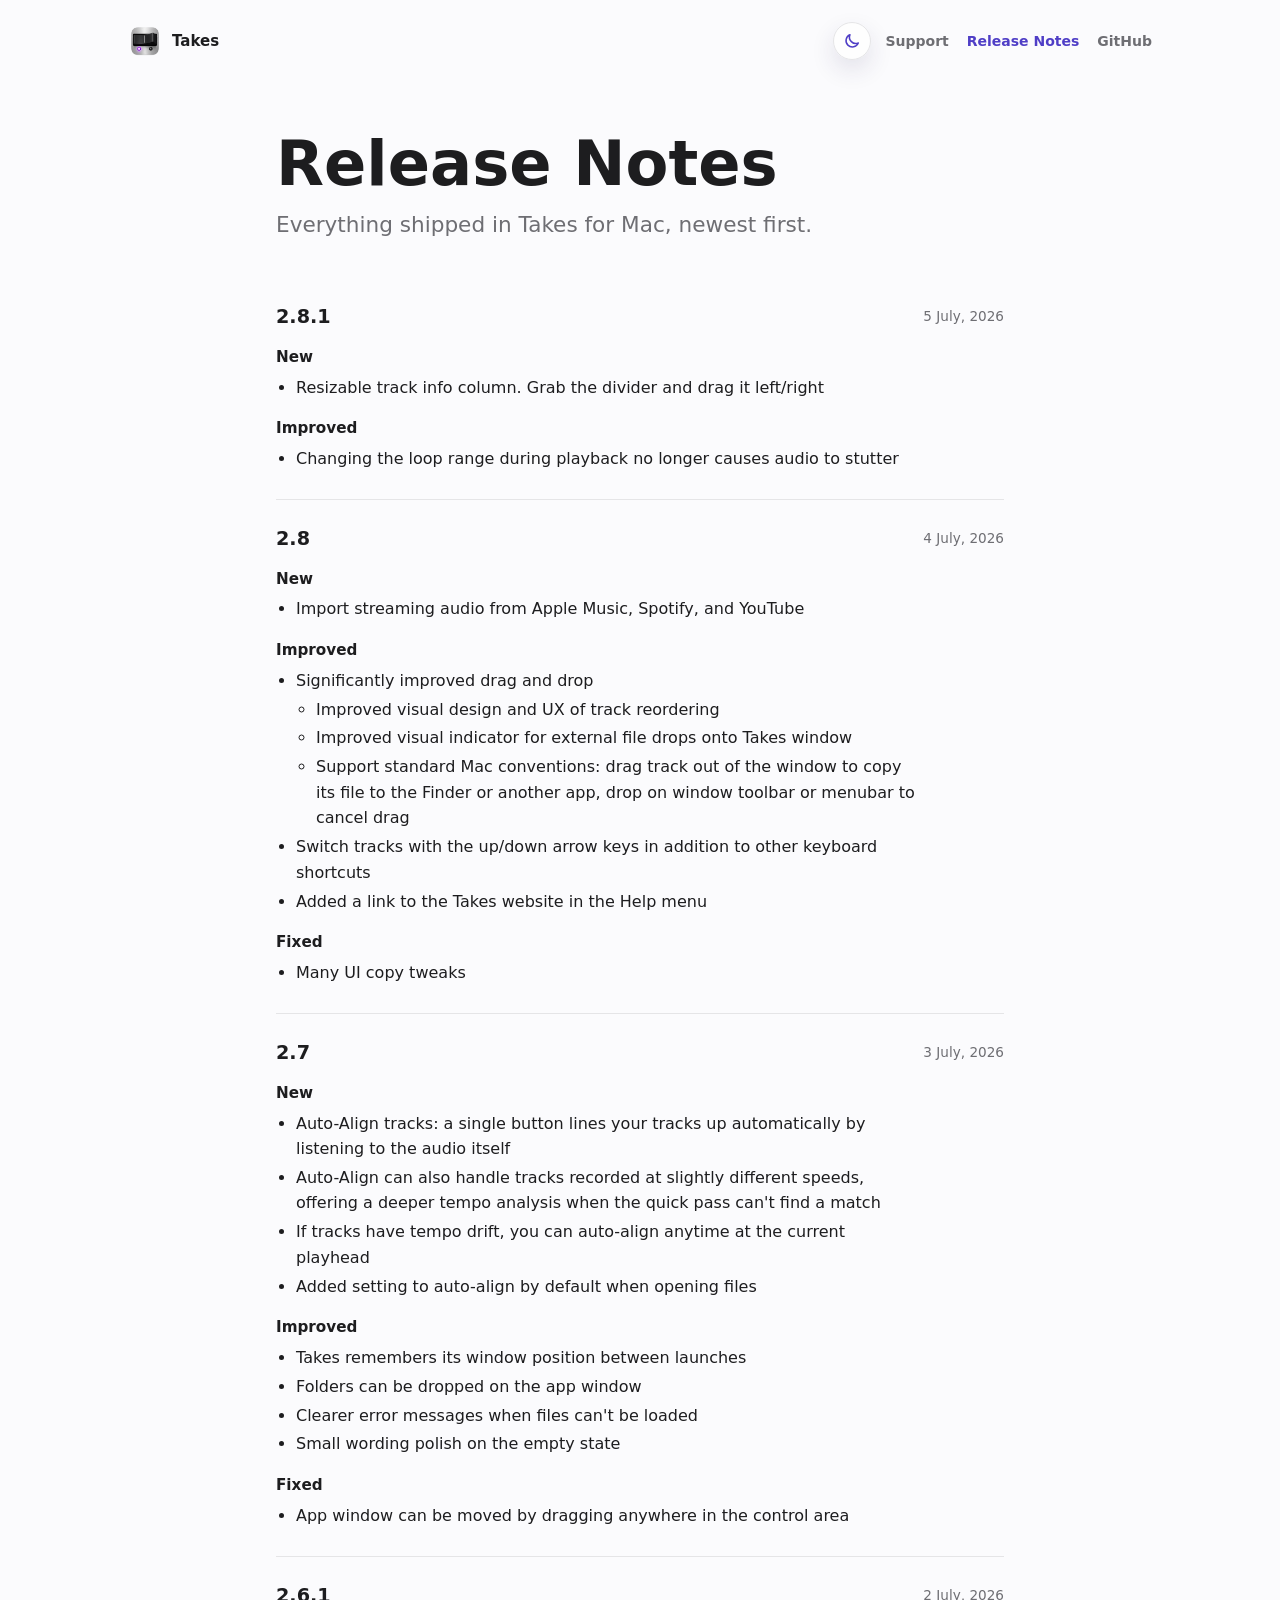
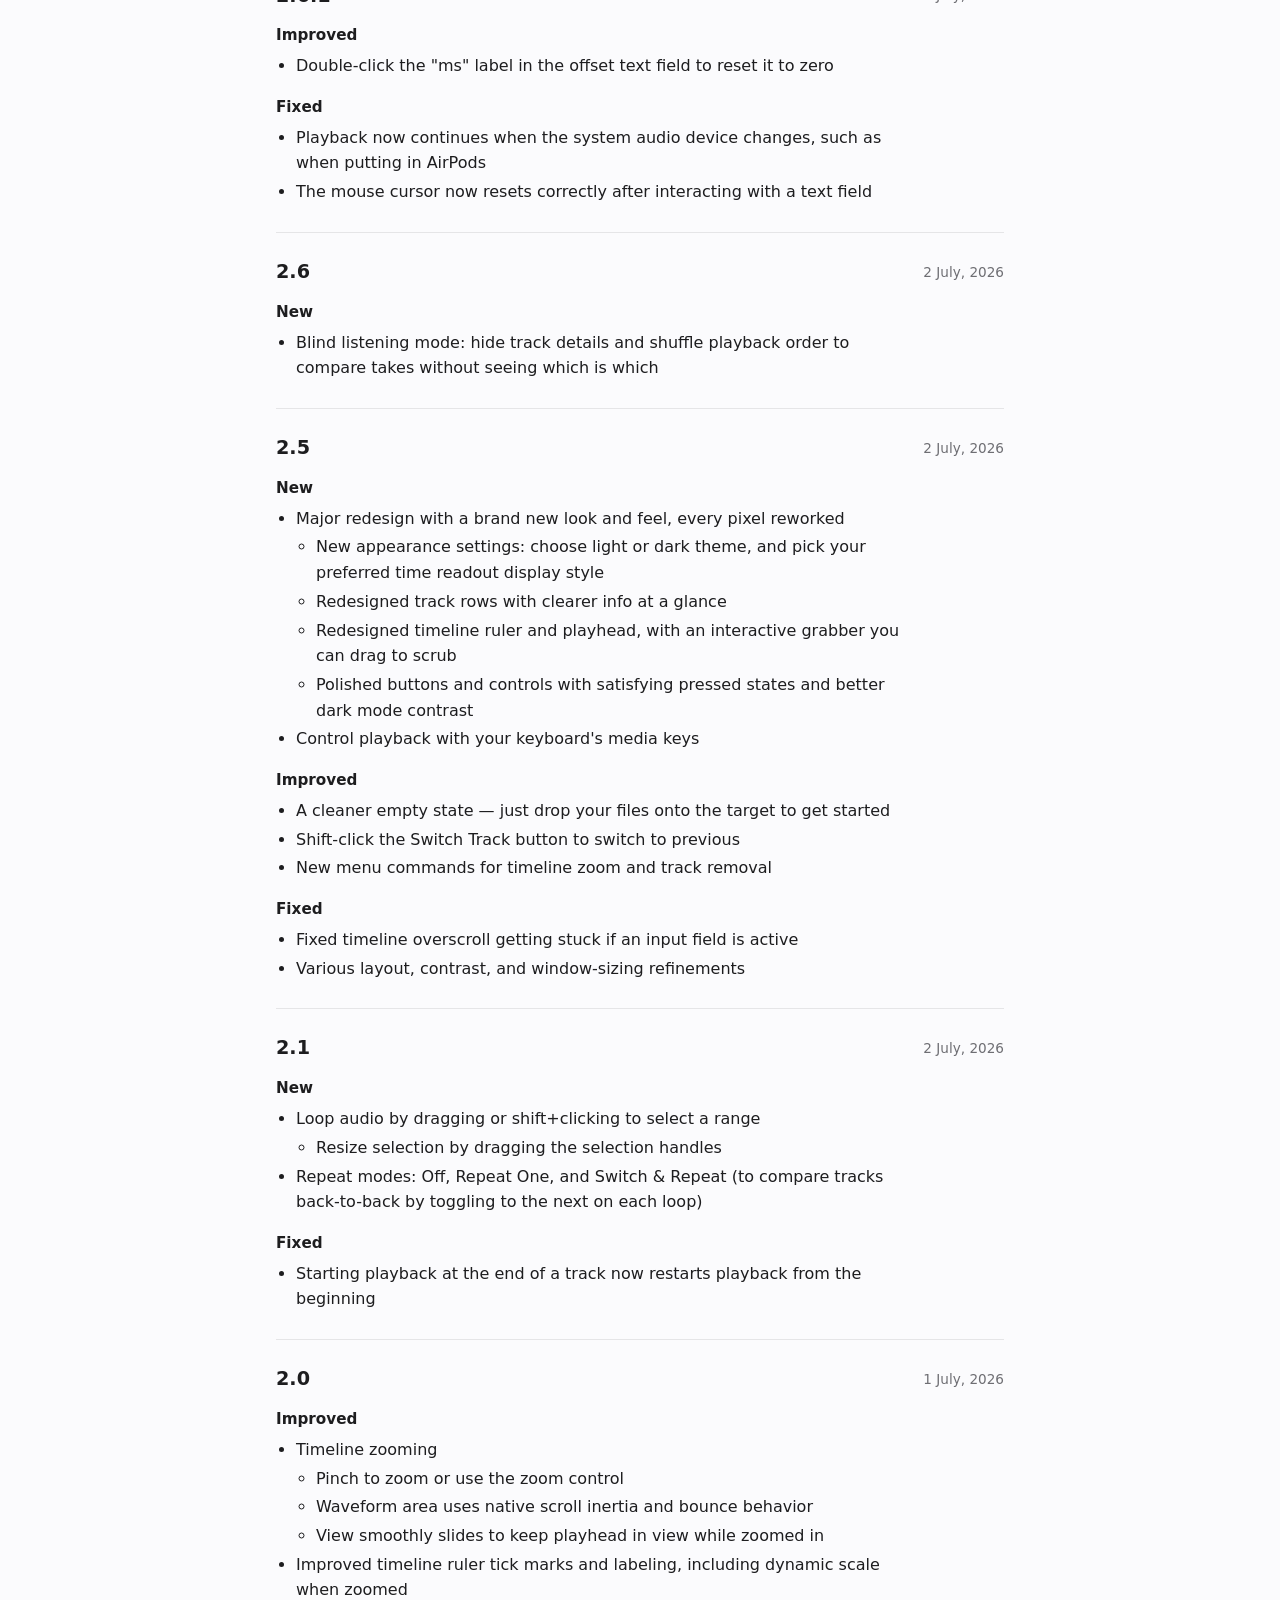
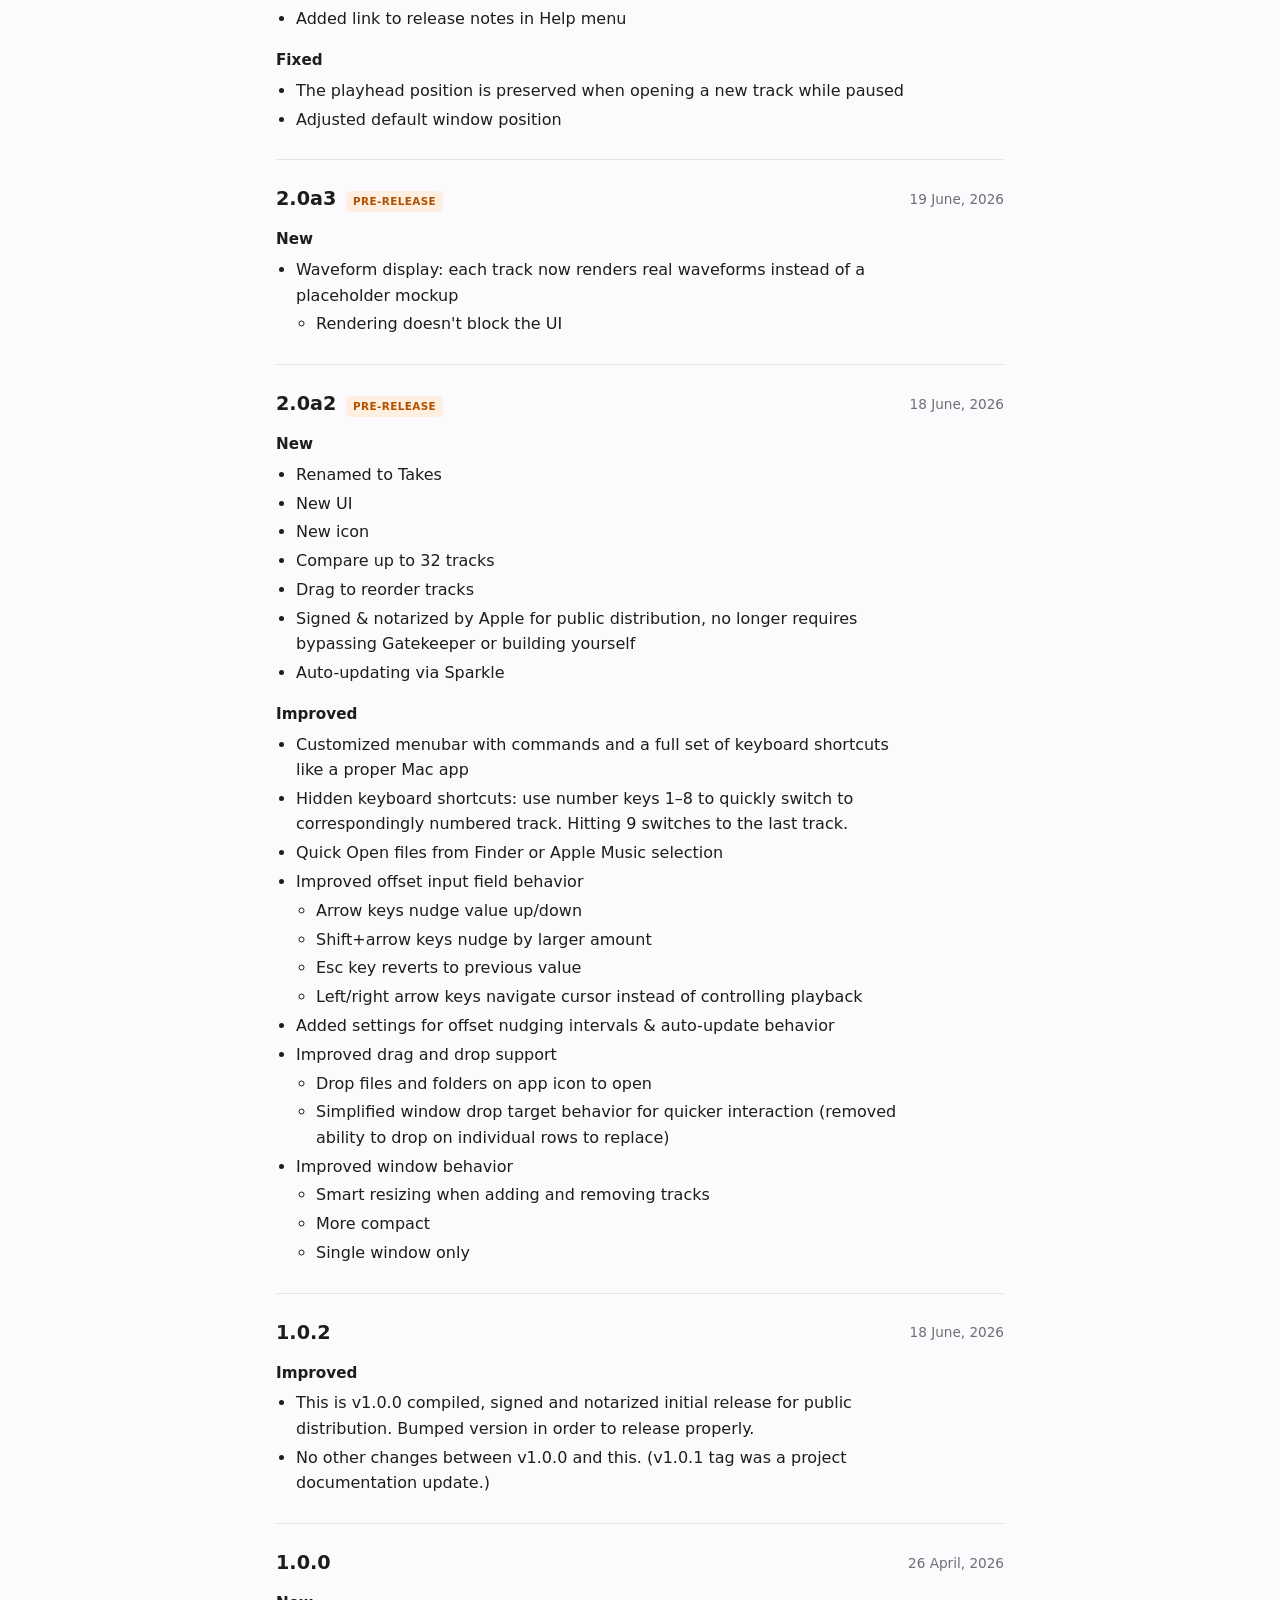
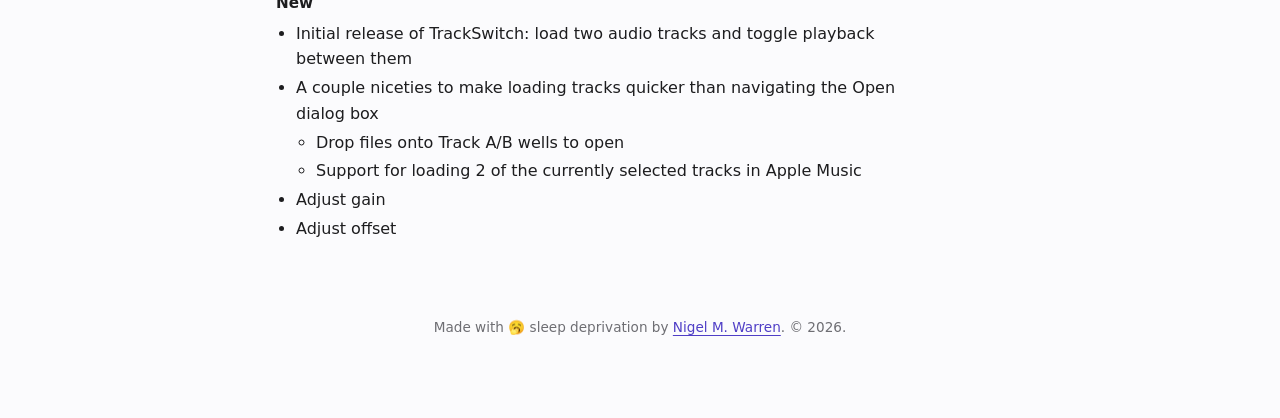
==== website/changelog.html @ 6c9720d3 "Update website footer and changelog generator to match" ====
<!DOCTYPE html>
<html lang="en">
<head>
  <meta charset="utf-8">
  <meta name="viewport" content="width=device-width, initial-scale=1">
  <title>Takes — Release Notes</title>
  <meta name="theme-color" content="#fbfbfd">
  <link rel="icon" href="favicon.svg" type="image/svg+xml">
  <script>
    (() => {
      const prefersDark = window.matchMedia("(prefers-color-scheme: dark)").matches;
      document.documentElement.dataset.theme = prefersDark ? "dark" : "light";
    })();
  </script>
  <style>
    :root {
      color-scheme: light dark;
      --page-gutter: clamp(22px, 4vw, 48px);
      --ink: #1d1d1f;
      --muted: #6e6e73;
      --line: #e5e5e7;
      --accent: #4f3ec6;
      --surface: #fbfbfd;
      --menu-bg: rgba(255, 255, 255, 0.96);
      --theme-toggle-bg: rgba(255, 255, 255, 0.72);
      --theme-toggle-hover: rgba(238, 234, 255, 0.9);
      --theme-toggle-icon: #4f3ec6;
      --theme-toggle-shadow: 0 10px 24px rgba(40, 30, 90, 0.12);
    }
    html[data-theme="dark"] {
      --ink: #f5f5f7;
      --muted: #98989d;
      --line: #2c2c2e;
      --accent: #a79dff;
      --surface: #111114;
      --menu-bg: rgba(24, 24, 28, 0.97);
      --theme-toggle-bg: rgba(32, 28, 48, 0.82);
      --theme-toggle-hover: rgba(54, 47, 78, 0.95);
      --theme-toggle-icon: #ffd083;
      --theme-toggle-shadow: 0 12px 26px rgba(0, 0, 0, 0.34);
    }
    * { box-sizing: border-box; }
    ::view-transition-old(root),
    ::view-transition-new(root) {
      animation-duration: 500ms;
      animation-timing-function: ease;
    }
    body { font: 16px/1.6 -apple-system, BlinkMacSystemFont, "Segoe UI", system-ui, sans-serif;
           margin: 0; color: var(--ink); background: var(--surface); }
    a { color: inherit; text-decoration: none; }
    .nav { align-items: center; display: flex; justify-content: space-between;
            margin: 0 auto; max-width: 1120px; padding: 22px var(--page-gutter); }
    .brand { align-items: center; display: inline-flex; gap: 10px; font-size: 15px; font-weight: 700; }
    .brand img { width: 34px; height: 34px; border-radius: 10px; }
    .nav-actions { align-items: center; display: flex; gap: 14px; position: relative; }
    .nav-links { align-items: center; color: var(--muted); display: flex; gap: 18px; font-size: 14px; font-weight: 600; }
    .nav-links a[aria-current="page"] { color: var(--accent); }
    .brand:hover, .nav-links a:hover { color: var(--accent); }
    .nav-menu-button { display: none; }
    .nav-menu-icon,
    .nav-menu-icon::before,
    .nav-menu-icon::after {
      background: currentColor;
      border-radius: 999px;
      display: block;
      height: 2px;
      width: 16px;
    }
    .nav-menu-icon { position: relative; }
    .nav-menu-icon::before,
    .nav-menu-icon::after {
      content: "";
      left: 0;
      position: absolute;
    }
    .nav-menu-icon::before { top: -5px; }
    .nav-menu-icon::after { top: 5px; }
    .theme-toggle {
      align-items: center;
      appearance: none;
      background: var(--theme-toggle-bg);
      border: 1px solid var(--line);
      border-radius: 999px;
      box-shadow: var(--theme-toggle-shadow);
      color: var(--theme-toggle-icon);
      cursor: pointer;
      display: inline-flex;
      height: 38px;
      justify-content: center;
      padding: 0;
      width: 38px;
    }
    .theme-toggle:hover { background: var(--theme-toggle-hover); }
    .theme-toggle:focus-visible {
      outline: 3px solid rgba(107, 85, 240, 0.35);
      outline-offset: 3px;
    }
    .theme-toggle svg { height: 18px; width: 18px; }
    .theme-toggle .moon-icon { display: block; }
    .theme-toggle .sun-icon { display: none; }
    html[data-theme="dark"] .theme-toggle .moon-icon { display: none; }
    html[data-theme="dark"] .theme-toggle .sun-icon { display: block; }
    .page { max-width: 48rem; margin: 0 auto; padding: 0 1.25rem 5rem; }
    .hero { padding: 3.2rem 0 2.4rem; }
    .hero h1 { font-size: clamp(2.4rem, 8vw, 3.9rem); letter-spacing: 0; line-height: .98; margin: 0; }
    .hero p { color: var(--muted); font-size: clamp(1.05rem, 2.5vw, 1.35rem); line-height: 1.35;
               margin: 1rem 0 0; max-width: 34rem; }
    .release { padding: 1.5rem 0; border-top: 1px solid var(--line); }
    .release:first-of-type { border-top: none; }
    .release-heading { align-items: center; display: flex; gap: 1rem; justify-content: space-between; margin: 0 0 .75rem; }
    .release h2 { font-size: 1.2rem; margin: 0; display: flex; align-items: baseline; gap: .6rem; }
    .meta { color: var(--muted); flex: 0 0 auto; font-size: .85rem; margin: 0; text-align: right; }
    .badge { font-size: .65rem; font-weight: 600; text-transform: uppercase; letter-spacing: .04em;
             color: #b25000; background: #ffefe0; padding: .15rem .45rem; border-radius: 5px; }
    .notes ul { margin: 0; padding-left: 1.25rem; }
    .notes { max-width: 40rem; }
    .notes li { margin: .2rem 0; }
    .notes li ul { margin-top: .2rem; }
    .notes h3, .notes h4 { font-size: .95rem; margin: 1rem 0 .35rem; }
    .notes > :first-child { margin-top: 0; }
    .empty { color: #8e8e93; font-style: italic; }
    .footer {
      align-items: center;
      color: var(--muted);
      display: flex;
      font-size: .85rem;
      flex-direction: column;
      gap: 12px;
      justify-content: center;
      margin-top: 3rem;
      text-align: center;
    }
    .footer a {
      color: var(--accent);
      text-decoration: underline;
      text-decoration-thickness: 1px;
      text-underline-offset: 3px;
    }
    .footer a:hover { color: var(--ink); }
    html[data-theme="dark"] .release { border-color: var(--line); }
    html[data-theme="dark"] .badge { color: #ffb066; background: #3a2410; }
    @media (max-width: 560px) {
      .nav-menu-button {
        align-items: center;
        appearance: none;
        background: var(--menu-bg);
        border: 1px solid var(--line);
        border-radius: 999px;
        color: var(--muted);
        cursor: pointer;
        display: inline-flex;
        font-family: inherit;
        font-weight: 700;
        height: 38px;
        justify-content: center;
        min-height: 38px;
        padding: 0;
        width: 38px;
      }
      .nav.menu-open .nav-menu-button { color: var(--accent); }
      .nav-actions .nav-links {
        background: var(--menu-bg);
        border: 1px solid var(--line);
        border-radius: 8px;
        box-shadow: 0 12px 28px rgba(0, 0, 0, .12);
        display: none;
        min-width: 156px;
        padding: 8px;
        position: absolute;
        right: 0;
        top: calc(100% + 8px);
        z-index: 10;
      }
      .nav.menu-open .nav-actions .nav-links {
        align-items: stretch;
        display: grid;
        gap: 2px;
      }
      .nav-actions .nav-links a {
        border-radius: 6px;
        padding: 9px 10px;
      }
      .release-heading { align-items: flex-start; flex-direction: column; gap: .15rem; }
      .meta { text-align: left; }
    }
  </style>
</head>
<body>
  <nav class="nav" aria-label="Main navigation">
    <a class="brand" href="index.html" aria-label="Takes homepage">
      <img src="icon.png" alt="">
      <span>Takes</span>
    </a>
    <div class="nav-actions">
      <button class="theme-toggle" type="button" aria-label="Switch to dark mode" aria-pressed="false">
        <svg class="moon-icon" viewBox="0 0 24 24" aria-hidden="true">
          <path d="M20.4 14.7A8.5 8.5 0 0 1 9.3 3.6 8.5 8.5 0 1 0 20.4 14.7Z" fill="none" stroke="currentColor" stroke-width="2" stroke-linejoin="round"/>
        </svg>
        <svg class="sun-icon" viewBox="0 0 24 24" aria-hidden="true">
          <circle cx="12" cy="12" r="4.2" fill="none" stroke="currentColor" stroke-width="2"/>
          <path d="M12 2.5v2.2M12 19.3v2.2M4.7 4.7l1.6 1.6M17.7 17.7l1.6 1.6M2.5 12h2.2M19.3 12h2.2M4.7 19.3l1.6-1.6M17.7 6.3l1.6-1.6" fill="none" stroke="currentColor" stroke-width="2" stroke-linecap="round"/>
        </svg>
      </button>
      <button class="nav-menu-button" type="button" aria-label="Open navigation menu" aria-expanded="false" aria-controls="site-menu"><span class="nav-menu-icon" aria-hidden="true"></span></button>
      <div class="nav-links" id="site-menu">
        <a href="support.html">Support</a>
        <a href="changelog.html" aria-current="page">Release Notes</a>
        <a href="https://github.com/Nigelw/Takes">GitHub</a>
      </div>
    </div>
  </nav>
  <main class="page">
    <header class="hero">
      <h1>Release Notes</h1>
      <p>Everything shipped in Takes for Mac, newest first.</p>
    </header>
    <section class="release">
      <div class="release-heading">
        <h2>2.8.1</h2>
        <p class="meta">5 July, 2026</p>
      </div>
      <div class="notes"><h3>New</h3>
<ul><li>Resizable track info column. Grab the divider and drag it left/right</li></ul>
<h3>Improved</h3>
<ul><li>Changing the loop range during playback no longer causes audio to stutter</li></ul></div>
    </section>
    <section class="release">
      <div class="release-heading">
        <h2>2.8</h2>
        <p class="meta">4 July, 2026</p>
      </div>
      <div class="notes"><h3>New</h3>
<ul><li>Import streaming audio from Apple Music, Spotify, and YouTube</li></ul>
<h3>Improved</h3>
<ul><li>Significantly improved drag and drop<ul><li>Improved visual design and UX of track reordering</li><li>Improved visual indicator for external file drops onto Takes window</li><li>Support standard Mac conventions: drag track out of the window to copy its file to the Finder or another app, drop on window toolbar or menubar to cancel drag</li></ul></li><li>Switch tracks with the up/down arrow keys in addition to other keyboard shortcuts</li><li>Added a link to the Takes website in the Help menu</li></ul>
<h3>Fixed</h3>
<ul><li>Many UI copy tweaks</li></ul></div>
    </section>
    <section class="release">
      <div class="release-heading">
        <h2>2.7</h2>
        <p class="meta">3 July, 2026</p>
      </div>
      <div class="notes"><h3>New</h3>
<ul><li>Auto-Align tracks: a single button lines your tracks up automatically by listening to the audio itself</li><li>Auto-Align can also handle tracks recorded at slightly different speeds, offering a deeper tempo analysis when the quick pass can&#x27;t find a match</li><li>If tracks have tempo drift, you can auto-align anytime at the current playhead</li><li>Added setting to auto-align by default when opening files</li></ul>
<h3>Improved</h3>
<ul><li>Takes remembers its window position between launches</li><li>Folders can be dropped on the app window</li><li>Clearer error messages when files can&#x27;t be loaded</li><li>Small wording polish on the empty state</li></ul>
<h3>Fixed</h3>
<ul><li>App window can be moved by dragging anywhere in the control area</li></ul></div>
    </section>
    <section class="release">
      <div class="release-heading">
        <h2>2.6.1</h2>
        <p class="meta">2 July, 2026</p>
      </div>
      <div class="notes"><h3>Improved</h3>
<ul><li>Double-click the &quot;ms&quot; label in the offset text field to reset it to zero</li></ul>
<h3>Fixed</h3>
<ul><li>Playback now continues when the system audio device changes, such as when putting in AirPods</li><li>The mouse cursor now resets correctly after interacting with a text field</li></ul></div>
    </section>
    <section class="release">
      <div class="release-heading">
        <h2>2.6</h2>
        <p class="meta">2 July, 2026</p>
      </div>
      <div class="notes"><h3>New</h3>
<ul><li>Blind listening mode: hide track details and shuffle playback order to compare takes without seeing which is which</li></ul></div>
    </section>
    <section class="release">
      <div class="release-heading">
        <h2>2.5</h2>
        <p class="meta">2 July, 2026</p>
      </div>
      <div class="notes"><h3>New</h3>
<ul><li>Major redesign with a brand new look and feel, every pixel reworked<ul><li>New appearance settings: choose light or dark theme, and pick your preferred time readout display style</li><li>Redesigned track rows with clearer info at a glance</li><li>Redesigned timeline ruler and playhead, with an interactive grabber you can drag to scrub</li><li>Polished buttons and controls with satisfying pressed states and better dark mode contrast</li></ul></li><li>Control playback with your keyboard&#x27;s media keys</li></ul>
<h3>Improved</h3>
<ul><li>A cleaner empty state — just drop your files onto the target to get started</li><li>Shift-click the Switch Track button to switch to previous</li><li>New menu commands for timeline zoom and track removal</li></ul>
<h3>Fixed</h3>
<ul><li>Fixed timeline overscroll getting stuck if an input field is active</li><li>Various layout, contrast, and window-sizing refinements</li></ul></div>
    </section>
    <section class="release">
      <div class="release-heading">
        <h2>2.1</h2>
        <p class="meta">2 July, 2026</p>
      </div>
      <div class="notes"><h3>New</h3>
<ul><li>Loop audio by dragging or shift+clicking to select a range<ul><li>Resize selection by dragging the selection handles</li></ul></li><li>Repeat modes: Off, Repeat One, and Switch &amp; Repeat (to compare tracks back-to-back by toggling to the next on each loop)</li></ul>
<h3>Fixed</h3>
<ul><li>Starting playback at the end of a track now restarts playback from the beginning</li></ul></div>
    </section>
    <section class="release">
      <div class="release-heading">
        <h2>2.0</h2>
        <p class="meta">1 July, 2026</p>
      </div>
      <div class="notes"><h3>Improved</h3>
<ul><li>Timeline zooming<ul><li>Pinch to zoom or use the zoom control</li><li>Waveform area uses native scroll inertia and bounce behavior</li><li>View smoothly slides to keep playhead in view while zoomed in</li></ul></li><li>Improved timeline ruler tick marks and labeling, including dynamic scale when zoomed</li><li>Added link to release notes in Help menu</li></ul>
<h3>Fixed</h3>
<ul><li>The playhead position is preserved when opening a new track while paused</li><li>Adjusted default window position</li></ul></div>
    </section>
    <section class="release">
      <div class="release-heading">
        <h2>2.0a3<span class="badge">Pre-release</span></h2>
        <p class="meta">19 June, 2026</p>
      </div>
      <div class="notes"><h3>New</h3>
<ul><li>Waveform display: each track now renders real waveforms instead of a placeholder mockup<ul><li>Rendering doesn&#x27;t block the UI</li></ul></li></ul></div>
    </section>
    <section class="release">
      <div class="release-heading">
        <h2>2.0a2<span class="badge">Pre-release</span></h2>
        <p class="meta">18 June, 2026</p>
      </div>
      <div class="notes"><h3>New</h3>
<ul><li>Renamed to Takes</li><li>New UI</li><li>New icon</li><li>Compare up to 32 tracks</li><li>Drag to reorder tracks</li><li>Signed &amp; notarized by Apple for public distribution, no longer requires bypassing Gatekeeper or building yourself</li><li>Auto-updating via Sparkle</li></ul>
<h3>Improved</h3>
<ul><li>Customized menubar with commands and a full set of keyboard shortcuts like a proper Mac app</li><li>Hidden keyboard shortcuts: use number keys 1–8 to quickly switch to correspondingly numbered track. Hitting 9 switches to the last track.</li><li>Quick Open files from Finder or Apple Music selection</li><li>Improved offset input field behavior<ul><li>Arrow keys nudge value up/down</li><li>Shift+arrow keys nudge by larger amount</li><li>Esc key reverts to previous value</li><li>Left/right arrow keys navigate cursor instead of controlling playback</li></ul></li><li>Added settings for offset nudging intervals &amp; auto-update behavior</li><li>Improved drag and drop support<ul><li>Drop files and folders on app icon to open</li><li>Simplified window drop target behavior for quicker interaction (removed ability to drop on individual rows to replace)</li></ul></li><li>Improved window behavior<ul><li>Smart resizing when adding and removing tracks</li><li>More compact</li><li>Single window only</li></ul></li></ul></div>
    </section>
    <section class="release">
      <div class="release-heading">
        <h2>1.0.2</h2>
        <p class="meta">18 June, 2026</p>
      </div>
      <div class="notes"><h3>Improved</h3>
<ul><li>This is v1.0.0 compiled, signed and notarized initial release for public distribution. Bumped version in order to release properly.</li><li>No other changes between v1.0.0 and this. (v1.0.1 tag was a project documentation update.)</li></ul></div>
    </section>
    <section class="release">
      <div class="release-heading">
        <h2>1.0.0</h2>
        <p class="meta">26 April, 2026</p>
      </div>
      <div class="notes"><h3>New</h3>
<ul><li>Initial release of TrackSwitch: load two audio tracks and toggle playback between them</li><li>A couple niceties to make loading tracks quicker than navigating the Open dialog box<ul><li>Drop files onto Track A/B wells to open</li><li>Support for loading 2 of the currently selected tracks in Apple Music</li></ul></li><li>Adjust gain</li><li>Adjust offset</li></ul></div>
    </section>
    <footer class="footer">
      <span>Made with 🥱 sleep deprivation by <a href="https://nigelwarren.com">Nigel M. Warren</a>. &copy; 2026.</span>
    </footer>
  </main>
  <script>
    (() => {
      const root = document.documentElement;
      const nav = document.querySelector(".nav");
      const themeToggle = document.querySelector(".theme-toggle");
      const menuButton = document.querySelector(".nav-menu-button");
      const themeColor = document.querySelector('meta[name="theme-color"]');
      const mediaQuery = window.matchMedia("(prefers-color-scheme: dark)");
      let hasManualTheme = false;

      const themeMetaColors = {
        light: "#fbfbfd",
        dark: "#111114"
      };

      function runThemeTransition(nextTheme) {
        document.startViewTransition(() => {
          applyTheme(nextTheme);
        });
      }

      function applyTheme(theme) {
        const isDark = theme === "dark";
        root.dataset.theme = theme;
        themeToggle?.setAttribute("aria-pressed", String(isDark));
        themeToggle?.setAttribute("aria-label", isDark ? "Switch to light mode" : "Switch to dark mode");
        if (themeToggle) {
          themeToggle.title = isDark ? "Switch to light mode" : "Switch to dark mode";
        }
        themeColor?.setAttribute("content", themeMetaColors[theme]);
      }

      applyTheme(root.dataset.theme || (mediaQuery.matches ? "dark" : "light"));

      themeToggle?.addEventListener("click", () => {
        hasManualTheme = true;
        runThemeTransition(root.dataset.theme === "dark" ? "light" : "dark");
      });

      menuButton?.addEventListener("click", () => {
        const isOpen = nav?.classList.toggle("menu-open") ?? false;
        menuButton.setAttribute("aria-expanded", String(isOpen));
        menuButton.setAttribute("aria-label", isOpen ? "Close navigation menu" : "Open navigation menu");
      });

      nav?.querySelectorAll(".nav-links a").forEach((link) => {
        link.addEventListener("click", () => {
          nav.classList.remove("menu-open");
          menuButton?.setAttribute("aria-expanded", "false");
          menuButton?.setAttribute("aria-label", "Open navigation menu");
        });
      });

      mediaQuery.addEventListener("change", (event) => {
        if (!hasManualTheme) {
          applyTheme(event.matches ? "dark" : "light");
        }
      });
    })();
  </script>
</body>
</html>
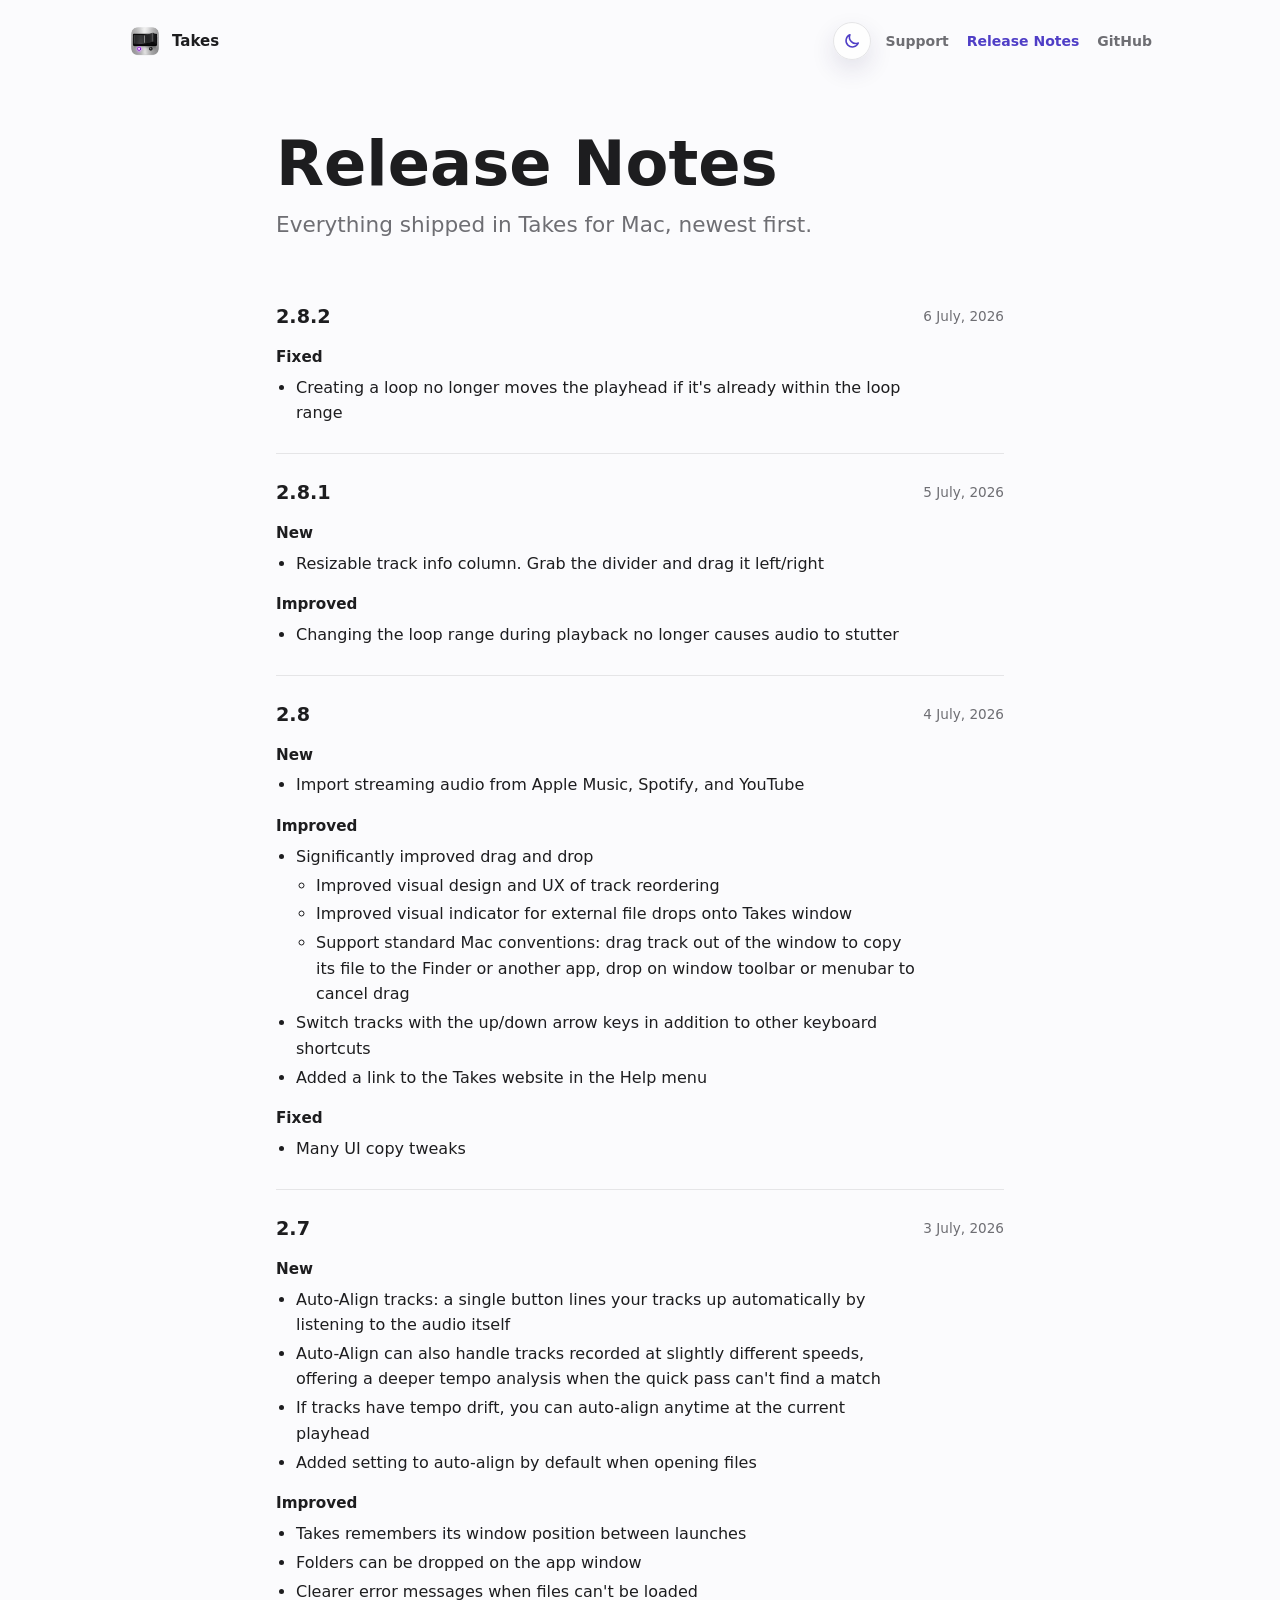
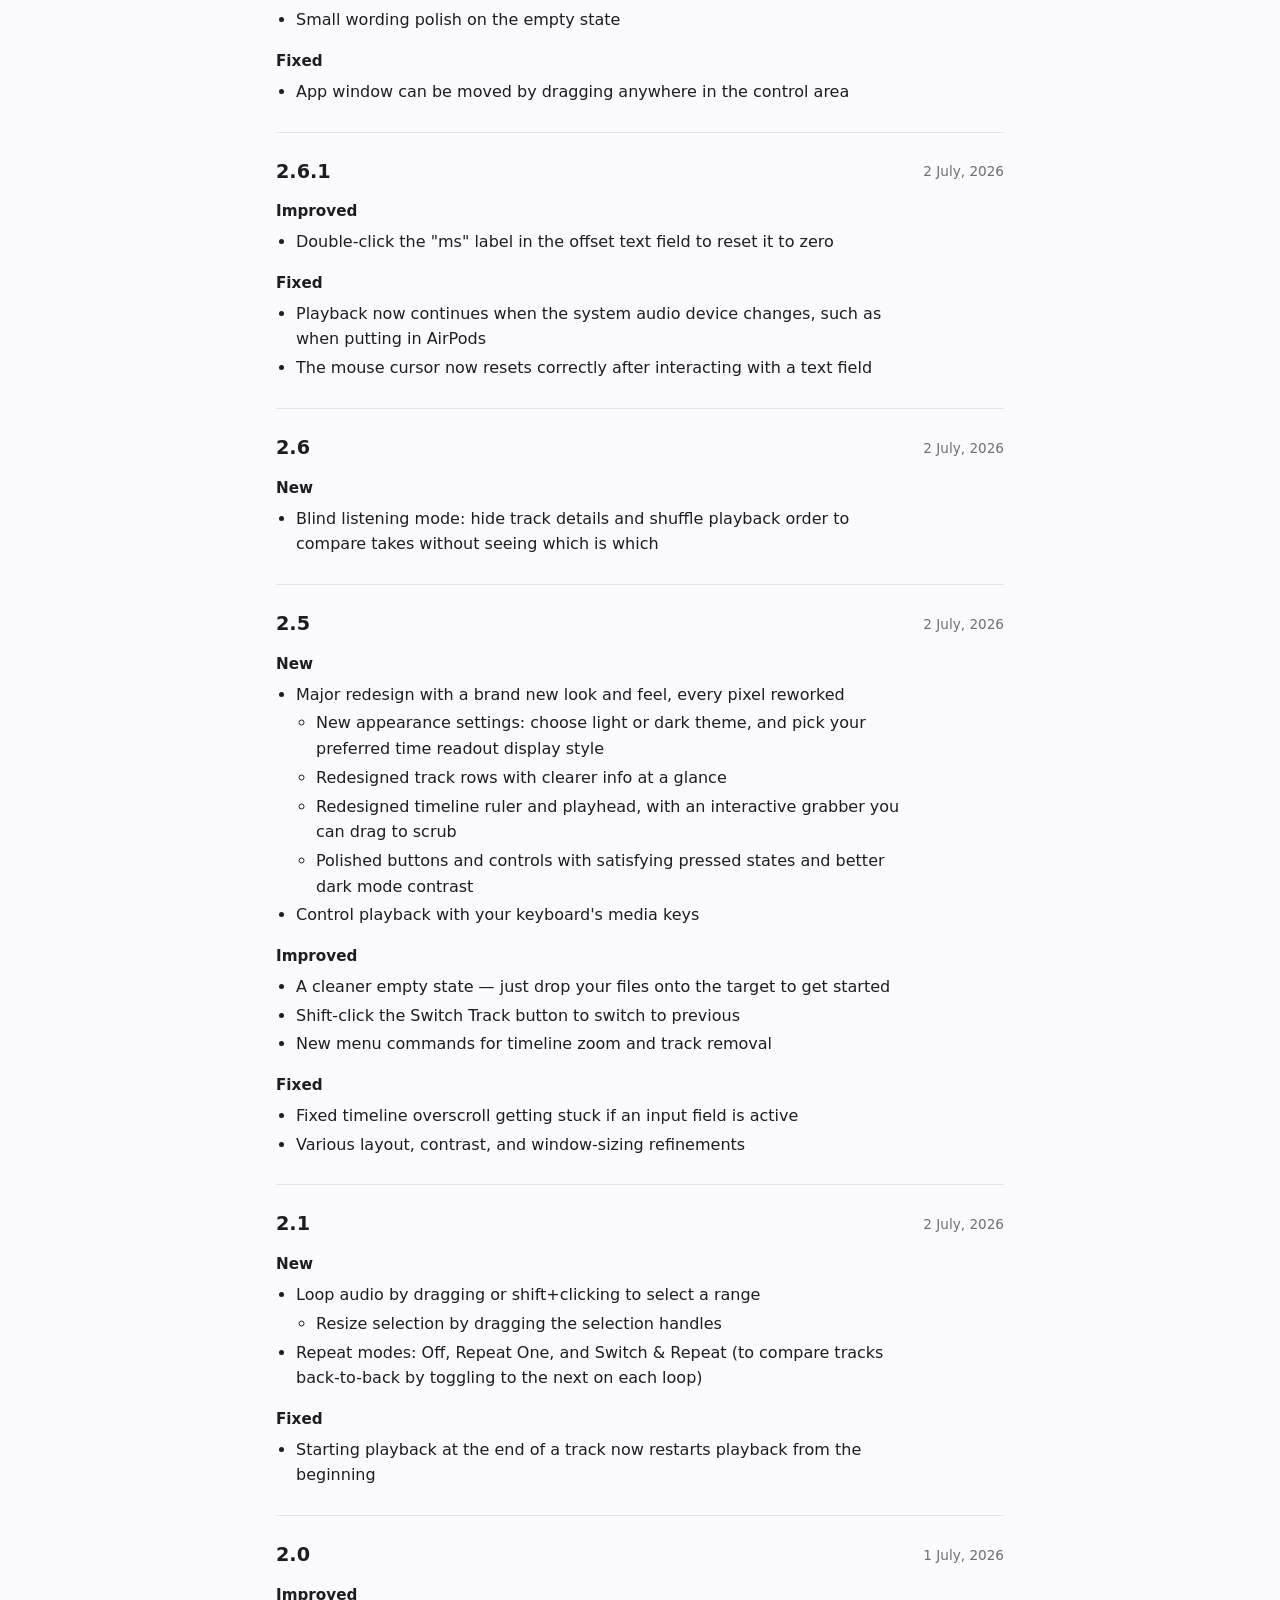
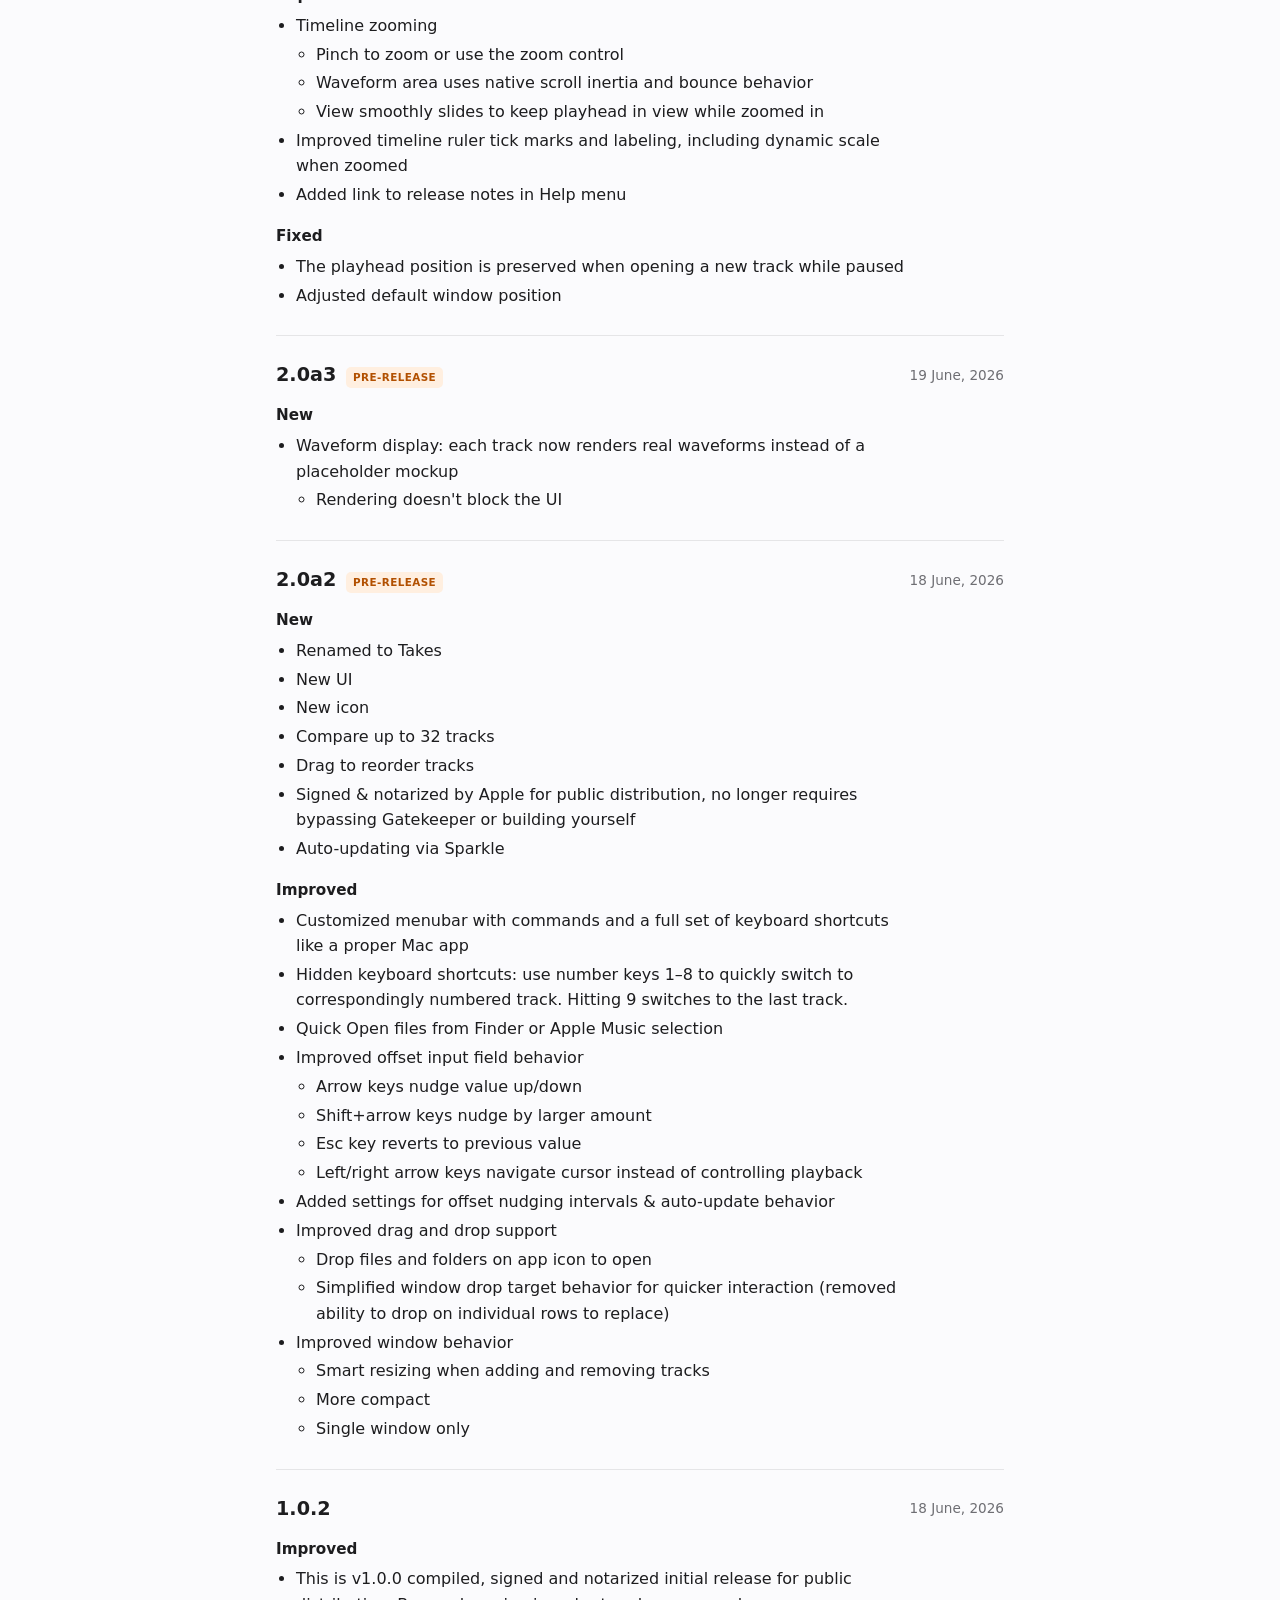
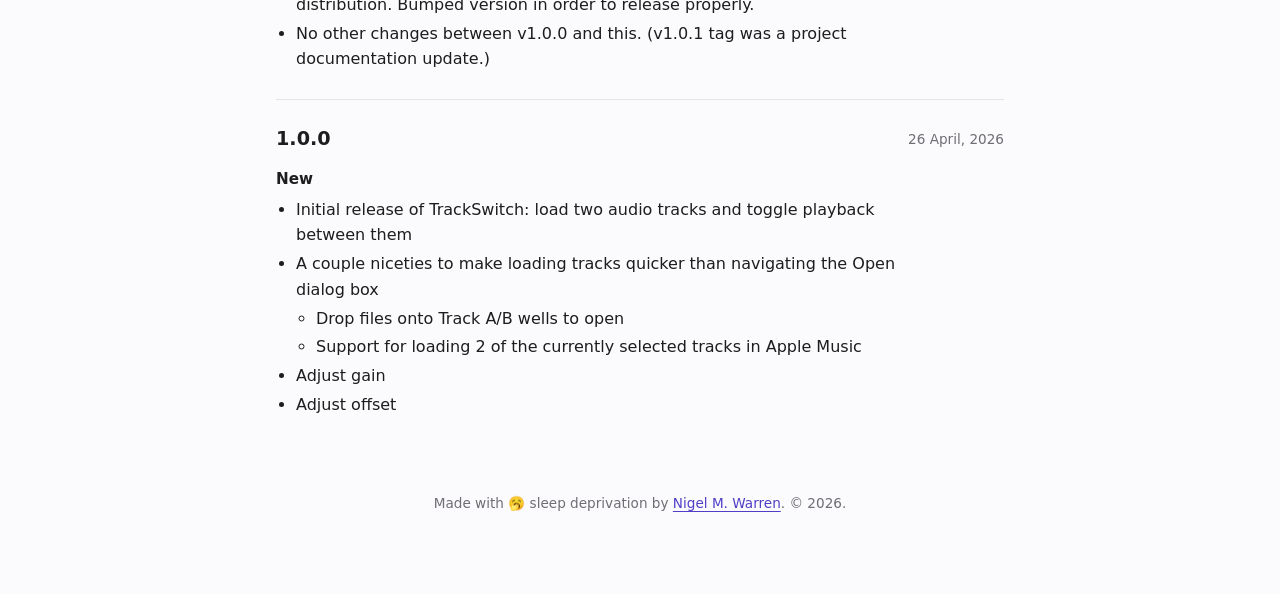
==== commit 5db4dedc: "Release 2.8.2 (build 13): appcast, changelog, screenshots, README" ====
--- a/website/changelog.html
+++ b/website/changelog.html
@@ -216,6 +216,14 @@
     </header>
     <section class="release">
       <div class="release-heading">
+        <h2>2.8.2</h2>
+        <p class="meta">6 July, 2026</p>
+      </div>
+      <div class="notes"><h3>Fixed</h3>
+<ul><li>Creating a loop no longer moves the playhead if it&#x27;s already within the loop range</li></ul></div>
+    </section>
+    <section class="release">
+      <div class="release-heading">
         <h2>2.8.1</h2>
         <p class="meta">5 July, 2026</p>
       </div>
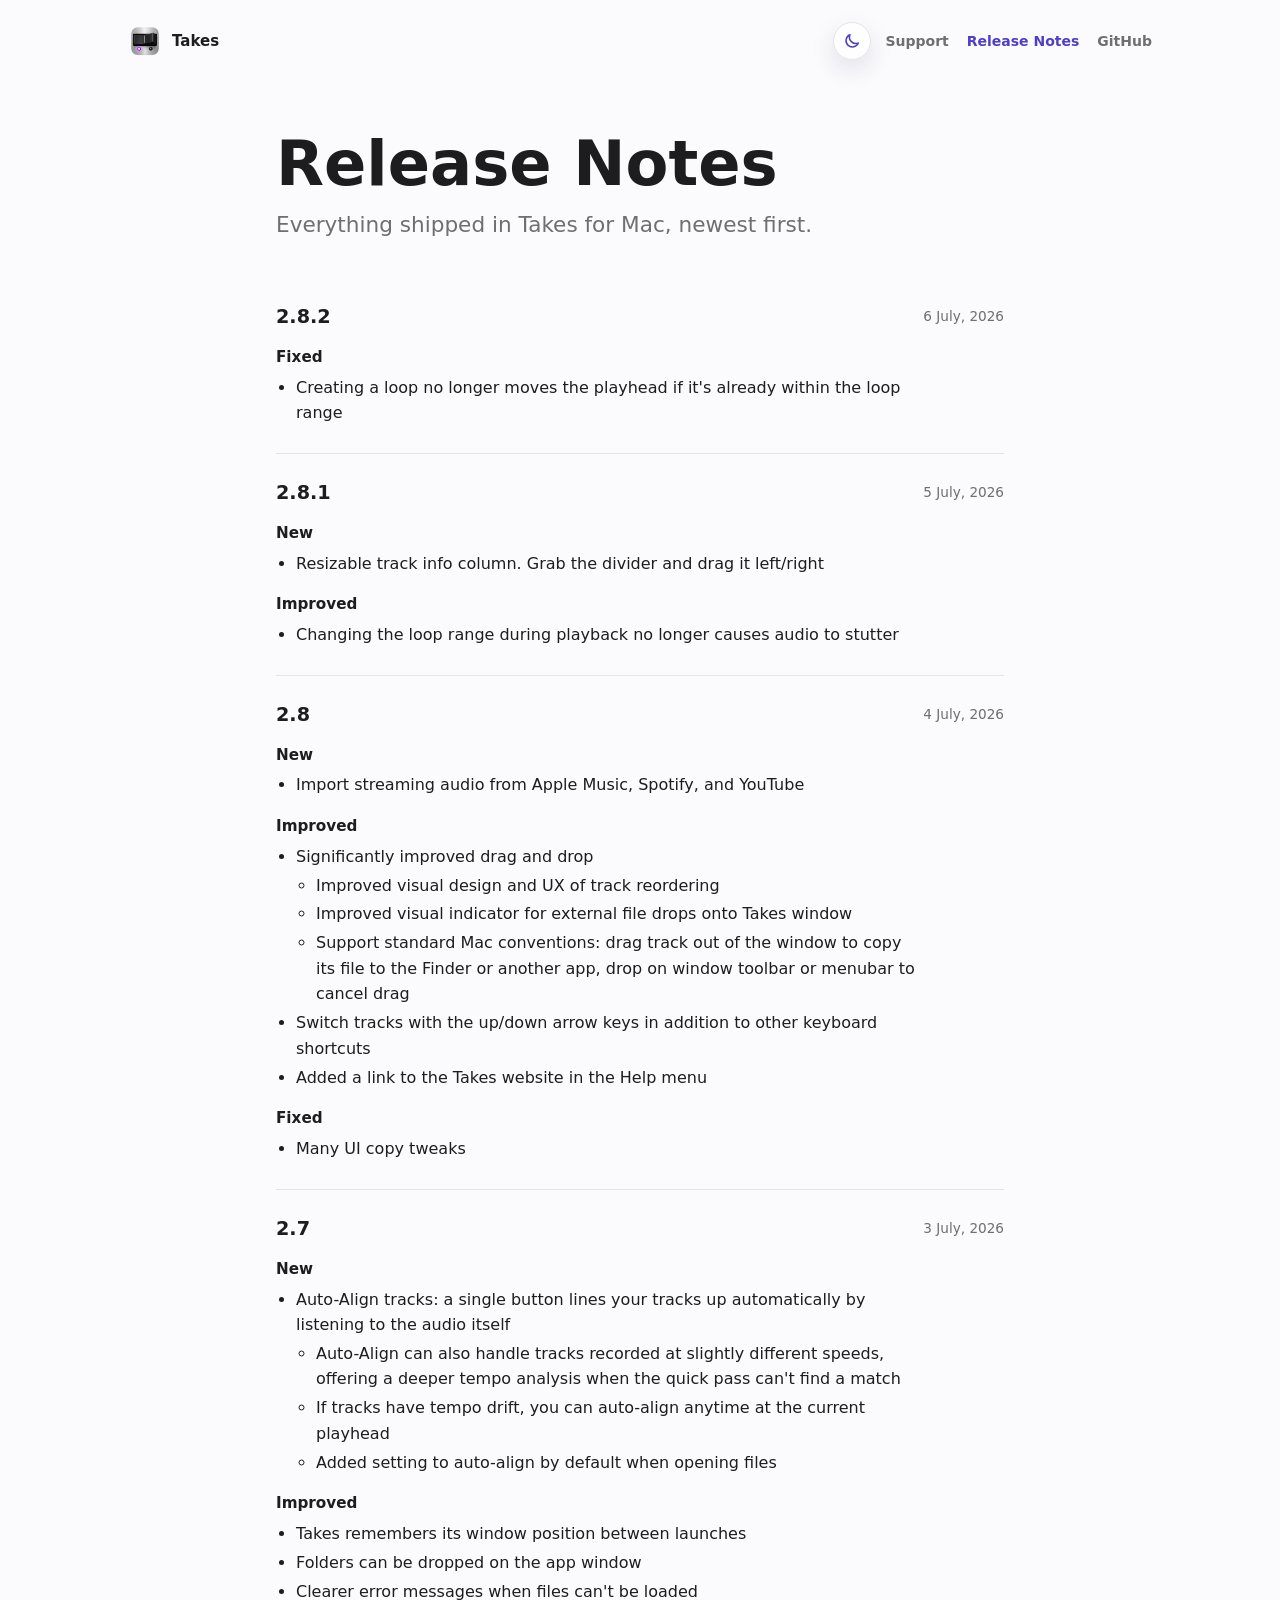
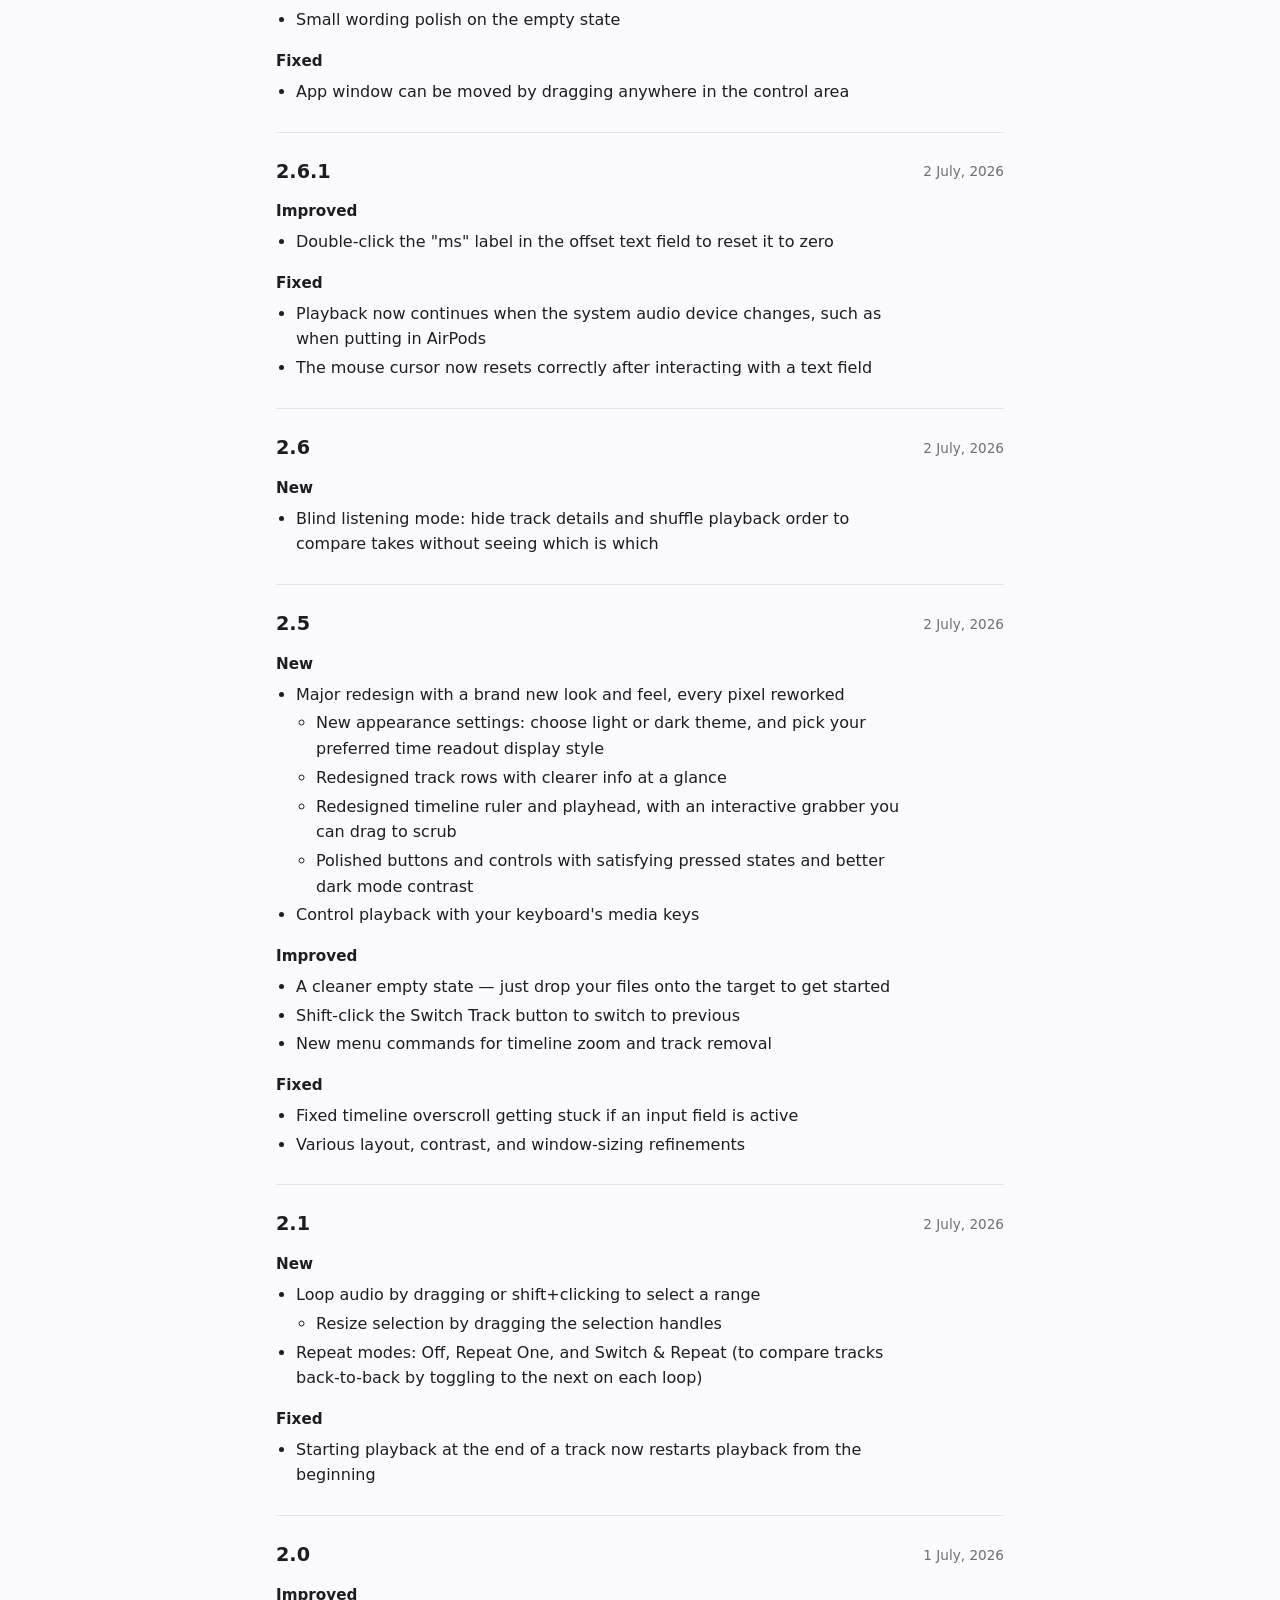
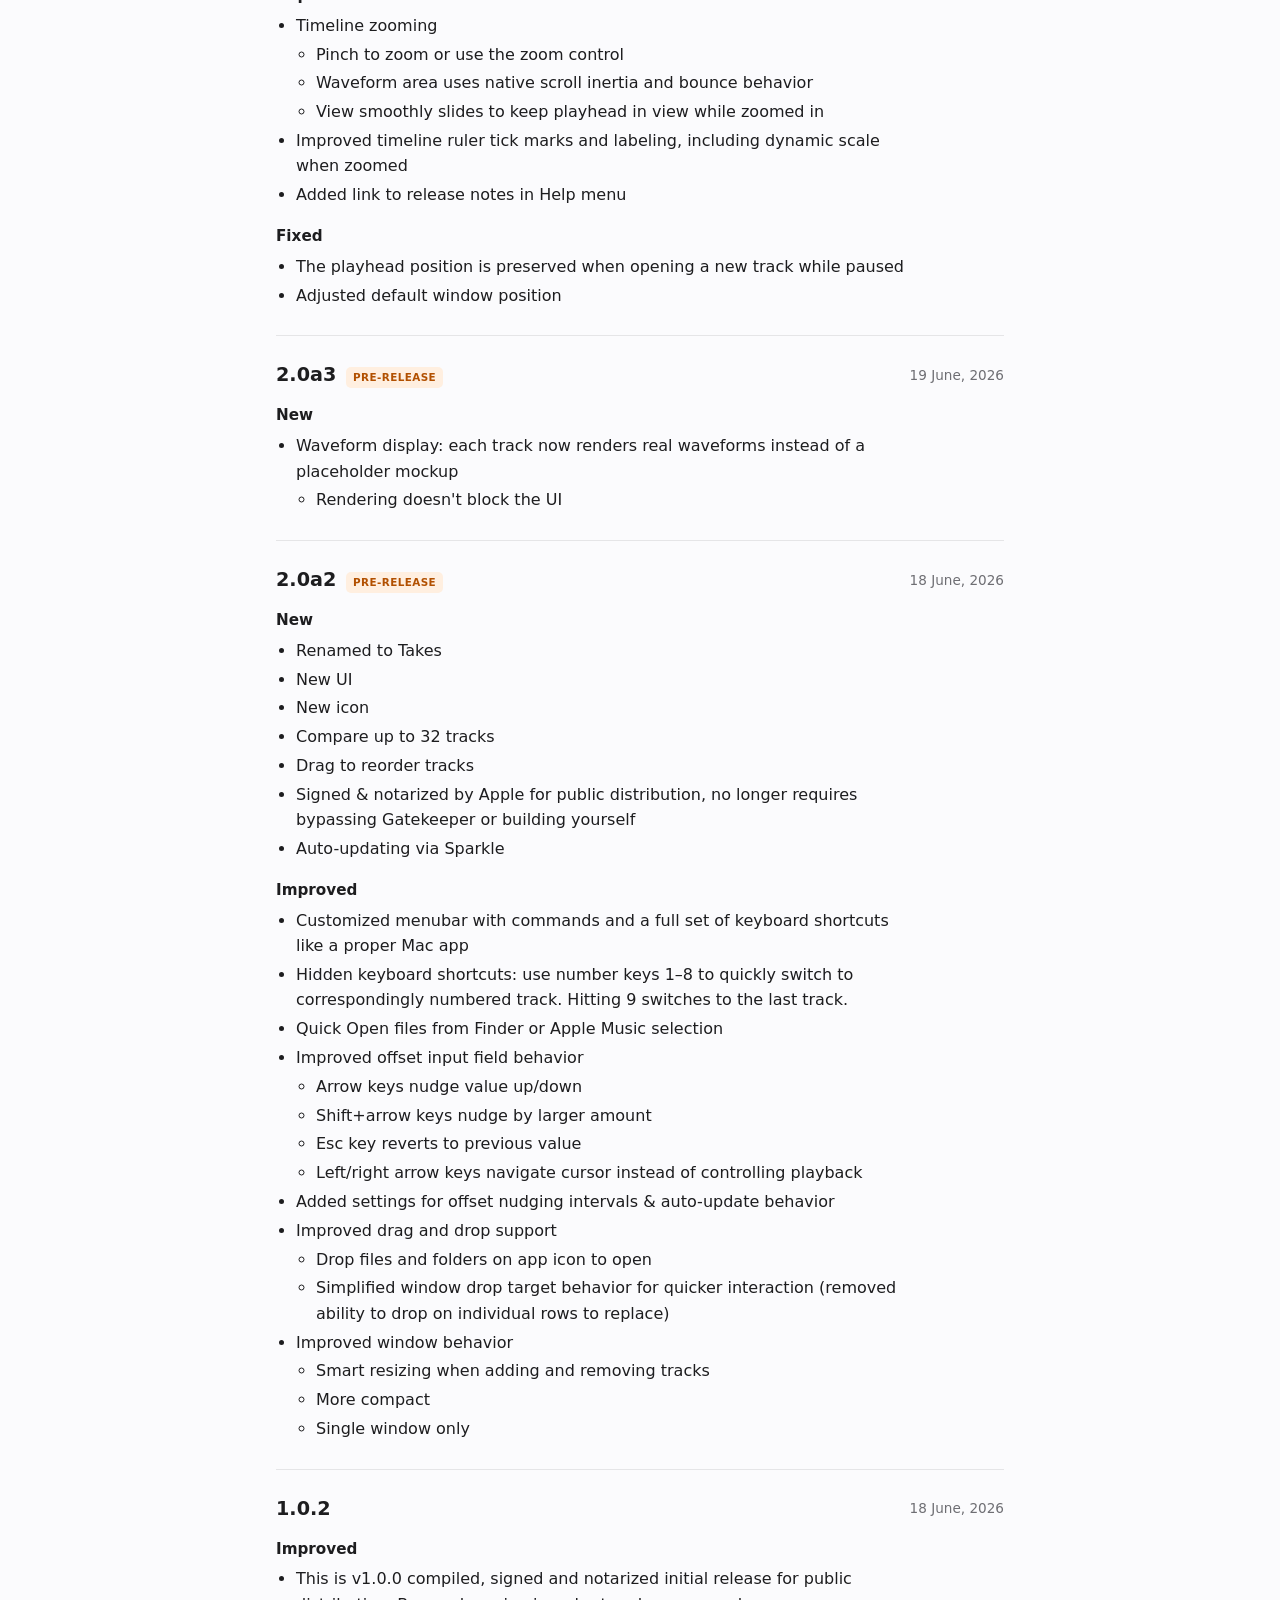
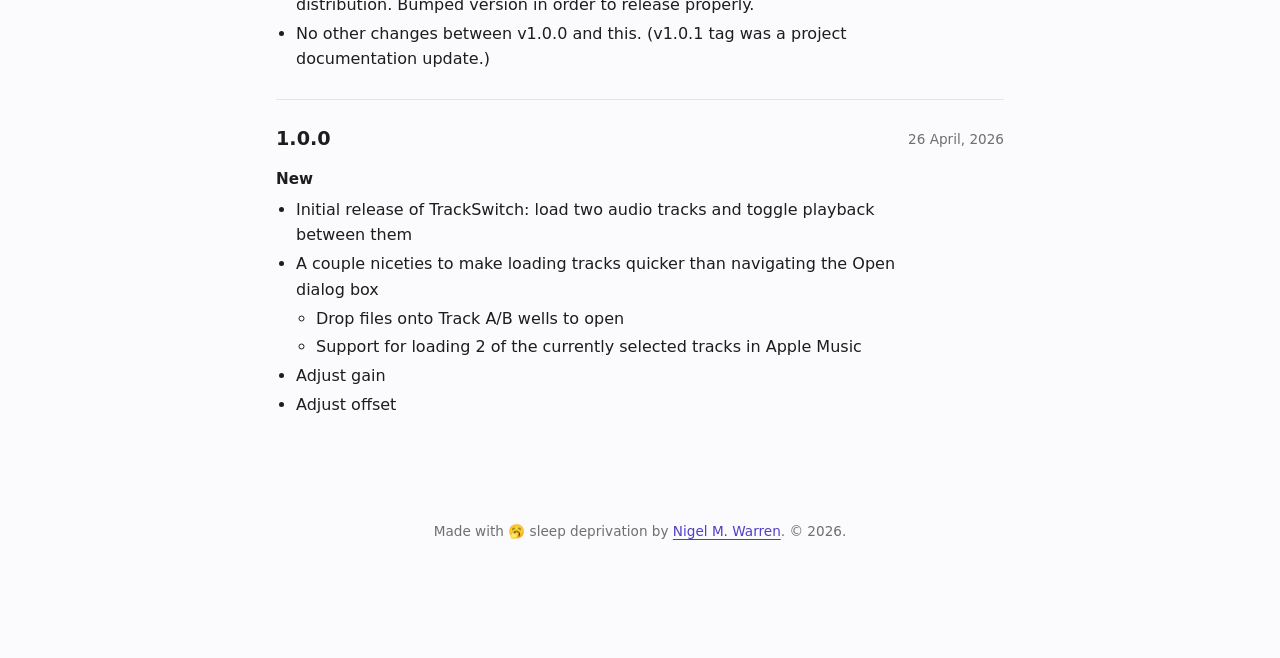
==== commit 5b7ea7d1: "Refactor css out into a separate common file Update social card preview image" ====
--- a/website/changelog.html
+++ b/website/changelog.html
@@ -12,180 +12,9 @@
       document.documentElement.dataset.theme = prefersDark ? "dark" : "light";
     })();
   </script>
-  <style>
-    :root {
-      color-scheme: light dark;
-      --page-gutter: clamp(22px, 4vw, 48px);
-      --ink: #1d1d1f;
-      --muted: #6e6e73;
-      --line: #e5e5e7;
-      --accent: #4f3ec6;
-      --surface: #fbfbfd;
-      --menu-bg: rgba(255, 255, 255, 0.96);
-      --theme-toggle-bg: rgba(255, 255, 255, 0.72);
-      --theme-toggle-hover: rgba(238, 234, 255, 0.9);
-      --theme-toggle-icon: #4f3ec6;
-      --theme-toggle-shadow: 0 10px 24px rgba(40, 30, 90, 0.12);
-    }
-    html[data-theme="dark"] {
-      --ink: #f5f5f7;
-      --muted: #98989d;
-      --line: #2c2c2e;
-      --accent: #a79dff;
-      --surface: #111114;
-      --menu-bg: rgba(24, 24, 28, 0.97);
-      --theme-toggle-bg: rgba(32, 28, 48, 0.82);
-      --theme-toggle-hover: rgba(54, 47, 78, 0.95);
-      --theme-toggle-icon: #ffd083;
-      --theme-toggle-shadow: 0 12px 26px rgba(0, 0, 0, 0.34);
-    }
-    * { box-sizing: border-box; }
-    ::view-transition-old(root),
-    ::view-transition-new(root) {
-      animation-duration: 500ms;
-      animation-timing-function: ease;
-    }
-    body { font: 16px/1.6 -apple-system, BlinkMacSystemFont, "Segoe UI", system-ui, sans-serif;
-           margin: 0; color: var(--ink); background: var(--surface); }
-    a { color: inherit; text-decoration: none; }
-    .nav { align-items: center; display: flex; justify-content: space-between;
-            margin: 0 auto; max-width: 1120px; padding: 22px var(--page-gutter); }
-    .brand { align-items: center; display: inline-flex; gap: 10px; font-size: 15px; font-weight: 700; }
-    .brand img { width: 34px; height: 34px; border-radius: 10px; }
-    .nav-actions { align-items: center; display: flex; gap: 14px; position: relative; }
-    .nav-links { align-items: center; color: var(--muted); display: flex; gap: 18px; font-size: 14px; font-weight: 600; }
-    .nav-links a[aria-current="page"] { color: var(--accent); }
-    .brand:hover, .nav-links a:hover { color: var(--accent); }
-    .nav-menu-button { display: none; }
-    .nav-menu-icon,
-    .nav-menu-icon::before,
-    .nav-menu-icon::after {
-      background: currentColor;
-      border-radius: 999px;
-      display: block;
-      height: 2px;
-      width: 16px;
-    }
-    .nav-menu-icon { position: relative; }
-    .nav-menu-icon::before,
-    .nav-menu-icon::after {
-      content: "";
-      left: 0;
-      position: absolute;
-    }
-    .nav-menu-icon::before { top: -5px; }
-    .nav-menu-icon::after { top: 5px; }
-    .theme-toggle {
-      align-items: center;
-      appearance: none;
-      background: var(--theme-toggle-bg);
-      border: 1px solid var(--line);
-      border-radius: 999px;
-      box-shadow: var(--theme-toggle-shadow);
-      color: var(--theme-toggle-icon);
-      cursor: pointer;
-      display: inline-flex;
-      height: 38px;
-      justify-content: center;
-      padding: 0;
-      width: 38px;
-    }
-    .theme-toggle:hover { background: var(--theme-toggle-hover); }
-    .theme-toggle:focus-visible {
-      outline: 3px solid rgba(107, 85, 240, 0.35);
-      outline-offset: 3px;
-    }
-    .theme-toggle svg { height: 18px; width: 18px; }
-    .theme-toggle .moon-icon { display: block; }
-    .theme-toggle .sun-icon { display: none; }
-    html[data-theme="dark"] .theme-toggle .moon-icon { display: none; }
-    html[data-theme="dark"] .theme-toggle .sun-icon { display: block; }
-    .page { max-width: 48rem; margin: 0 auto; padding: 0 1.25rem 5rem; }
-    .hero { padding: 3.2rem 0 2.4rem; }
-    .hero h1 { font-size: clamp(2.4rem, 8vw, 3.9rem); letter-spacing: 0; line-height: .98; margin: 0; }
-    .hero p { color: var(--muted); font-size: clamp(1.05rem, 2.5vw, 1.35rem); line-height: 1.35;
-               margin: 1rem 0 0; max-width: 34rem; }
-    .release { padding: 1.5rem 0; border-top: 1px solid var(--line); }
-    .release:first-of-type { border-top: none; }
-    .release-heading { align-items: center; display: flex; gap: 1rem; justify-content: space-between; margin: 0 0 .75rem; }
-    .release h2 { font-size: 1.2rem; margin: 0; display: flex; align-items: baseline; gap: .6rem; }
-    .meta { color: var(--muted); flex: 0 0 auto; font-size: .85rem; margin: 0; text-align: right; }
-    .badge { font-size: .65rem; font-weight: 600; text-transform: uppercase; letter-spacing: .04em;
-             color: #b25000; background: #ffefe0; padding: .15rem .45rem; border-radius: 5px; }
-    .notes ul { margin: 0; padding-left: 1.25rem; }
-    .notes { max-width: 40rem; }
-    .notes li { margin: .2rem 0; }
-    .notes li ul { margin-top: .2rem; }
-    .notes h3, .notes h4 { font-size: .95rem; margin: 1rem 0 .35rem; }
-    .notes > :first-child { margin-top: 0; }
-    .empty { color: #8e8e93; font-style: italic; }
-    .footer {
-      align-items: center;
-      color: var(--muted);
-      display: flex;
-      font-size: .85rem;
-      flex-direction: column;
-      gap: 12px;
-      justify-content: center;
-      margin-top: 3rem;
-      text-align: center;
-    }
-    .footer a {
-      color: var(--accent);
-      text-decoration: underline;
-      text-decoration-thickness: 1px;
-      text-underline-offset: 3px;
-    }
-    .footer a:hover { color: var(--ink); }
-    html[data-theme="dark"] .release { border-color: var(--line); }
-    html[data-theme="dark"] .badge { color: #ffb066; background: #3a2410; }
-    @media (max-width: 560px) {
-      .nav-menu-button {
-        align-items: center;
-        appearance: none;
-        background: var(--menu-bg);
-        border: 1px solid var(--line);
-        border-radius: 999px;
-        color: var(--muted);
-        cursor: pointer;
-        display: inline-flex;
-        font-family: inherit;
-        font-weight: 700;
-        height: 38px;
-        justify-content: center;
-        min-height: 38px;
-        padding: 0;
-        width: 38px;
-      }
-      .nav.menu-open .nav-menu-button { color: var(--accent); }
-      .nav-actions .nav-links {
-        background: var(--menu-bg);
-        border: 1px solid var(--line);
-        border-radius: 8px;
-        box-shadow: 0 12px 28px rgba(0, 0, 0, .12);
-        display: none;
-        min-width: 156px;
-        padding: 8px;
-        position: absolute;
-        right: 0;
-        top: calc(100% + 8px);
-        z-index: 10;
-      }
-      .nav.menu-open .nav-actions .nav-links {
-        align-items: stretch;
-        display: grid;
-        gap: 2px;
-      }
-      .nav-actions .nav-links a {
-        border-radius: 6px;
-        padding: 9px 10px;
-      }
-      .release-heading { align-items: flex-start; flex-direction: column; gap: .15rem; }
-      .meta { text-align: left; }
-    }
-  </style>
+  <link rel="stylesheet" href="styles.css">
 </head>
-<body>
+<body class="changelog-page">
   <nav class="nav" aria-label="Main navigation">
     <a class="brand" href="index.html" aria-label="Takes homepage">
       <img src="icon.png" alt="">
@@ -250,7 +79,7 @@
         <p class="meta">3 July, 2026</p>
       </div>
       <div class="notes"><h3>New</h3>
-<ul><li>Auto-Align tracks: a single button lines your tracks up automatically by listening to the audio itself</li><li>Auto-Align can also handle tracks recorded at slightly different speeds, offering a deeper tempo analysis when the quick pass can&#x27;t find a match</li><li>If tracks have tempo drift, you can auto-align anytime at the current playhead</li><li>Added setting to auto-align by default when opening files</li></ul>
+<ul><li>Auto-Align tracks: a single button lines your tracks up automatically by listening to the audio itself<ul><li>Auto-Align can also handle tracks recorded at slightly different speeds, offering a deeper tempo analysis when the quick pass can&#x27;t find a match</li><li>If tracks have tempo drift, you can auto-align anytime at the current playhead</li><li>Added setting to auto-align by default when opening files</li></ul></li></ul>
 <h3>Improved</h3>
 <ul><li>Takes remembers its window position between launches</li><li>Folders can be dropped on the app window</li><li>Clearer error messages when files can&#x27;t be loaded</li><li>Small wording polish on the empty state</li></ul>
 <h3>Fixed</h3>
--- a/website/styles.css
+++ b/website/styles.css
@@ -0,0 +1,1104 @@
+/* Shared home page styles. */
+:root {
+      color-scheme: light dark;
+      --page-gutter: clamp(22px, 4vw, 48px);
+      --ink: #15151d;
+      --muted: #676774;
+      --quiet: #8c8d98;
+      --line: rgba(26, 26, 34, 0.12);
+      --line-soft: rgba(26, 26, 34, 0.08);
+      --nav-hover: #4f3ec6;
+      --page-gradient-one: rgba(121, 104, 255, 0.18);
+      --page-gradient-two: rgba(246, 189, 98, 0.20);
+      --band: rgba(255, 255, 255, 0.58);
+      --band-line: rgba(255, 255, 255, 0.65);
+      --panel: rgba(255, 255, 255, 0.72);
+      --panel-strong: #ffffff;
+      --pill: rgba(255, 255, 255, 0.72);
+      --brand: #6b55f0;
+      --brand-dark: #4f3ec6;
+      --brand-soft: #eeeaff;
+      --gold: #f6bd62;
+      --surface: #f7f6fb;
+      --shadow: 0 26px 70px rgba(40, 30, 90, 0.20);
+      --button-shadow: 0 14px 34px rgba(91, 72, 216, 0.24);
+      --hero-shadow-one: rgba(40, 30, 90, 0.24);
+      --hero-shadow-two: rgba(91, 72, 216, 0.15);
+      --key-bg: linear-gradient(180deg, #ffffff 0%, #f0eff8 100%);
+      --key-border: rgba(78, 61, 197, 0.2);
+      --key-border-bottom: rgba(50, 38, 126, 0.35);
+      --key-inset: rgba(255, 255, 255, 0.95);
+      --key-lift: rgba(255, 255, 255, 0.85);
+      --key-depth: rgba(50, 38, 126, 0.08);
+      --theme-toggle-bg: rgba(255, 255, 255, 0.72);
+      --theme-toggle-hover: rgba(238, 234, 255, 0.9);
+      --theme-toggle-icon: #4f3ec6;
+      --theme-toggle-shadow: 0 10px 24px rgba(40, 30, 90, 0.12);
+      --menu-bg: rgba(255, 255, 255, 0.96);
+      --feature-heading: #30303a;
+    }
+
+    html[data-theme="dark"] {
+      --ink: #f5f3ff;
+      --muted: #c9c5d8;
+      --quiet: #9d98b5;
+      --line: rgba(232, 226, 255, 0.16);
+      --line-soft: rgba(232, 226, 255, 0.11);
+      --nav-hover: #d8d0ff;
+      --page-gradient-one: rgba(134, 111, 255, 0.24);
+      --page-gradient-two: rgba(246, 189, 98, 0.12);
+      --band: rgba(21, 18, 34, 0.58);
+      --band-line: rgba(255, 255, 255, 0.08);
+      --panel: rgba(32, 28, 48, 0.78);
+      --panel-strong: rgba(46, 39, 67, 0.9);
+      --pill: rgba(33, 29, 49, 0.82);
+      --brand: #9a88ff;
+      --brand-dark: #c9c0ff;
+      --brand-soft: rgba(154, 136, 255, 0.18);
+      --gold: #ffd083;
+      --surface: #0f0d18;
+      --shadow: 0 26px 70px rgba(0, 0, 0, 0.42);
+      --button-shadow: 0 16px 38px rgba(99, 82, 224, 0.34);
+      --hero-shadow-one: rgba(0, 0, 0, 0.48);
+      --hero-shadow-two: rgba(121, 104, 255, 0.2);
+      --key-bg: linear-gradient(180deg, #312b48 0%, #211d31 100%);
+      --key-border: rgba(201, 192, 255, 0.2);
+      --key-border-bottom: rgba(10, 8, 18, 0.85);
+      --key-inset: rgba(255, 255, 255, 0.11);
+      --key-lift: rgba(255, 255, 255, 0.04);
+      --key-depth: rgba(0, 0, 0, 0.32);
+      --theme-toggle-bg: rgba(32, 28, 48, 0.82);
+      --theme-toggle-hover: rgba(54, 47, 78, 0.95);
+      --theme-toggle-icon: #ffd083;
+      --theme-toggle-shadow: 0 12px 26px rgba(0, 0, 0, 0.34);
+      --menu-bg: rgba(32, 28, 48, 0.97);
+      --feature-heading: #ded9ee;
+    }
+
+    * {
+      box-sizing: border-box;
+    }
+
+    ::view-transition-old(root),
+    ::view-transition-new(root) {
+      animation-duration: 500ms;
+      animation-timing-function: ease;
+    }
+
+    html {
+      background:
+        radial-gradient(circle at 18% 0%, var(--page-gradient-one), transparent 34rem),
+        radial-gradient(circle at 82% 10%, var(--page-gradient-two), transparent 31rem),
+        var(--surface);
+      color: var(--ink);
+      font-family: -apple-system, BlinkMacSystemFont, "Segoe UI", system-ui, sans-serif;
+      letter-spacing: 0;
+    }
+
+    body {
+      margin: 0;
+      min-width: 320px;
+    }
+
+    a {
+      color: inherit;
+      text-decoration: none;
+    }
+
+    img {
+      display: block;
+      max-width: 100%;
+    }
+
+    .site {
+      overflow: hidden;
+    }
+
+    .nav {
+      align-items: center;
+      display: flex;
+      justify-content: space-between;
+      margin: 0 auto;
+      max-width: 1120px;
+      padding: 22px var(--page-gutter);
+    }
+
+    .brand {
+      align-items: center;
+      display: inline-flex;
+      gap: 10px;
+      font-size: 15px;
+      font-weight: 700;
+    }
+
+    .brand img {
+      border-radius: 10px;
+      height: 34px;
+      width: 34px;
+    }
+
+    .nav-links {
+      align-items: center;
+      display: flex;
+      gap: 18px;
+      color: var(--muted);
+      font-size: 14px;
+      font-weight: 600;
+    }
+
+    .nav-actions {
+      align-items: center;
+      display: flex;
+      gap: 14px;
+      position: relative;
+    }
+
+    .nav-links a:hover,
+    .brand:hover {
+      color: var(--nav-hover);
+    }
+
+    .nav-menu-button {
+      display: none;
+    }
+
+    .nav-menu-icon,
+    .nav-menu-icon::before,
+    .nav-menu-icon::after {
+      background: currentColor;
+      border-radius: 999px;
+      display: block;
+      height: 2px;
+      width: 16px;
+    }
+
+    .nav-menu-icon {
+      position: relative;
+    }
+
+    .nav-menu-icon::before,
+    .nav-menu-icon::after {
+      content: "";
+      left: 0;
+      position: absolute;
+    }
+
+    .nav-menu-icon::before {
+      top: -5px;
+    }
+
+    .nav-menu-icon::after {
+      top: 5px;
+    }
+
+    .theme-toggle {
+      align-items: center;
+      appearance: none;
+      background: var(--theme-toggle-bg);
+      border: 1px solid var(--line);
+      border-radius: 999px;
+      box-shadow: var(--theme-toggle-shadow);
+      color: var(--theme-toggle-icon);
+      cursor: pointer;
+      display: inline-flex;
+      height: 38px;
+      justify-content: center;
+      padding: 0;
+      width: 38px;
+    }
+
+    .theme-toggle:hover {
+      background: var(--theme-toggle-hover);
+      border-color: rgba(107, 85, 240, 0.26);
+    }
+
+    .theme-toggle:focus-visible {
+      outline: 3px solid rgba(107, 85, 240, 0.35);
+      outline-offset: 3px;
+    }
+
+    .theme-toggle svg {
+      height: 18px;
+      width: 18px;
+    }
+
+    .theme-toggle .moon-icon {
+      display: block;
+    }
+
+    .theme-toggle .sun-icon {
+      display: none;
+    }
+
+    html[data-theme="dark"] .theme-toggle .moon-icon {
+      display: none;
+    }
+
+    html[data-theme="dark"] .theme-toggle .sun-icon {
+      display: block;
+    }
+
+    .hero {
+      --hero-title-size: clamp(52px, 8vw, 104px);
+      --hero-icon-size: calc(var(--hero-title-size) * 1.14);
+      --hero-icon-radius: calc(var(--hero-icon-size) * 0.24);
+      margin: 0 auto;
+      max-width: 1120px;
+      padding: 76px var(--page-gutter) 96px;
+      text-align: center;
+    }
+
+    .hero-lockup {
+      align-items: center;
+      display: inline-flex;
+      gap: clamp(18px, 3vw, 30px);
+      justify-content: center;
+    }
+
+    .hero-icon {
+      border-radius: var(--hero-icon-radius);
+      box-shadow: 0 16px 42px rgba(78, 61, 197, 0.24);
+      height: var(--hero-icon-size);
+      flex: 0 0 auto;
+      width: var(--hero-icon-size);
+    }
+
+    h1 {
+      font-size: var(--hero-title-size);
+      letter-spacing: 0;
+      line-height: 0.95;
+      margin: 0;
+    }
+
+    .summary {
+      color: var(--muted);
+      font-size: clamp(21px, 3vw, 32px);
+      line-height: 1.22;
+      margin: 22px auto 0;
+      max-width: 760px;
+    }
+
+    .actions {
+      align-items: center;
+      display: flex;
+      flex-direction: column;
+      flex-wrap: wrap;
+      gap: 12px;
+      justify-content: center;
+      margin-top: 34px;
+    }
+
+    .button {
+      align-items: center;
+      background: var(--brand);
+      border-radius: 12px;
+      box-shadow: var(--button-shadow);
+      color: white;
+      display: inline-flex;
+      font-size: 16px;
+      font-weight: 750;
+      min-height: 48px;
+      padding: 0 23px;
+      gap: 8px;
+    }
+
+    .button:hover {
+      background: var(--brand-dark);
+    }
+
+    html[data-theme="dark"] .button {
+      color: #100d1b;
+    }
+
+    .apple-logo {
+      font-family: -apple-system, BlinkMacSystemFont, "Segoe UI", system-ui, sans-serif;
+      font-size: 18px;
+      line-height: 1;
+      transform: translateY(-1px);
+    }
+
+    .secondary {
+      color: var(--muted);
+      font-size: 14px;
+      font-weight: 650;
+    }
+
+    .section-links {
+      display: flex;
+      flex-wrap: wrap;
+      gap: 10px;
+      justify-content: center;
+      margin-top: 20px;
+    }
+
+    .section-links a {
+      background: var(--pill);
+      border: 1px solid var(--line-soft);
+      border-radius: 999px;
+      color: var(--muted);
+      font-size: 13px;
+      font-weight: 700;
+      padding: 10px 14px;
+    }
+
+    .section-links a:hover {
+      color: var(--brand-dark);
+      border-color: rgba(79, 62, 198, 0.2);
+    }
+
+    .shot-wrap {
+      margin: 72px auto 0;
+      max-width: 1120px;
+    }
+
+    .hero-shot {
+      border-radius: clamp(8px, 1.2vw, 40px);
+      box-shadow:
+        0 34px 70px var(--hero-shadow-one),
+        0 12px 24px var(--hero-shadow-two);
+      overflow: hidden;
+      position: relative;
+    }
+
+    .hero-shot img {
+      width: 100%;
+    }
+
+    .features-band {
+      background: var(--band);
+      border-top: 1px solid var(--band-line);
+      padding: 92px var(--page-gutter) 108px;
+    }
+
+    .features {
+      margin: 0 auto;
+      max-width: calc(1120px - (var(--page-gutter) * 2));
+    }
+
+    .section-heading {
+      margin-bottom: 36px;
+      max-width: 620px;
+    }
+
+    .anchor-link {
+      color: inherit;
+      text-decoration: none;
+    }
+
+    .anchor-link:hover {
+      color: var(--brand-dark);
+    }
+
+    .text-link {
+      color: var(--brand-dark);
+      font-weight: 700;
+      text-decoration: underline;
+      text-decoration-color: rgba(79, 62, 198, 0.35);
+      text-underline-offset: 0.16em;
+    }
+
+    .text-link:hover {
+      color: var(--brand);
+      text-decoration-color: rgba(107, 85, 240, 0.55);
+    }
+
+    .eyebrow {
+      color: var(--brand-dark);
+      font-size: 13px;
+      font-weight: 800;
+      letter-spacing: 0.08em;
+      margin: 0 0 10px;
+      text-transform: uppercase;
+    }
+
+    h2 {
+      font-size: clamp(34px, 5vw, 60px);
+      letter-spacing: 0;
+      line-height: 1;
+      margin: 0;
+    }
+
+    .feature-grid {
+      display: flex;
+      flex-wrap: wrap;
+      gap: 24px;
+    }
+
+    .feature {
+      --feature-accent: var(--brand);
+      --feature-accent-rgb: 107, 85, 240;
+/*
+        background:
+        linear-gradient(180deg, rgba(255, 255, 255, 0.62), rgba(255, 255, 255, 0)),
+        radial-gradient(circle at 18% 0%, rgba(var(--feature-accent-rgb), 0.18), transparent 13rem),
+        var(--panel);
+*/
+      border: 1px solid var(--line);
+      border-radius: 16px;
+      box-shadow:
+        0 18px 44px rgba(40, 30, 90, 0.09),
+        inset 0 1px 0 rgba(255, 255, 255, 0.74);
+      flex: 1 1 calc((100% - 48px) / 3);
+      min-height: 190px;
+      min-width: 0;
+      overflow: hidden;
+      padding: 24px;
+      position: relative;
+    }
+
+    html[data-theme="dark"] .feature {
+      background:
+        linear-gradient(180deg, rgba(255, 255, 255, 0.08), rgba(255, 255, 255, 0)),
+        radial-gradient(circle at 18% 0%, rgba(var(--feature-accent-rgb), 0.18), transparent 13rem),
+        var(--panel);
+      box-shadow:
+        0 18px 44px rgba(0, 0, 0, 0.22),
+        inset 0 1px 0 rgba(255, 255, 255, 0.08);
+    }
+
+/*    .feature::before {
+      background: linear-gradient(90deg, rgba(var(--feature-accent-rgb), 0.84), rgba(var(--feature-accent-rgb), 0));
+      content: "";
+      height: 3px;
+      left: 0;
+      position: absolute;
+      right: 0;
+      top: 0;
+    }
+*/
+    .feature-header {
+      align-items: flex-start;
+      display: flex;
+      flex-direction: column;
+      gap: 14px;
+      margin-bottom: 16px;
+    }
+
+    .mark {
+      align-items: center;
+      background: rgba(var(--feature-accent-rgb), 0.13);
+      border-radius: 10px;
+      color: var(--feature-accent);
+      display: inline-flex;
+      height: 42px;
+      justify-content: center;
+      flex: 0 0 auto;
+      width: 42px;
+    }
+
+    .mark svg {
+      height: 24px;
+      width: 24px;
+    }
+
+    .feature h3 {
+      color: var(--feature-heading);
+      font-size: 20px;
+      font-weight: bold;
+      letter-spacing: 0;
+      line-height: 1.15;
+      margin: 0;
+    }
+
+    .feature p {
+      color: var(--muted);
+      font-size: 15px;
+      line-height: 1.72;
+      margin: 0;
+    }
+
+    .footer {
+      align-items: center;
+      color: var(--quiet);
+      display: flex;
+      font-size: 13px;
+      flex-direction: column;
+      gap: 12px;
+      justify-content: center;
+      margin: 0 auto;
+      max-width: 1120px;
+      padding: 28px var(--page-gutter) 36px;
+      text-align: center;
+    }
+
+    .footer a {
+      color: var(--brand-dark);
+      text-decoration: underline;
+      text-decoration-thickness: 1px;
+      text-underline-offset: 3px;
+    }
+
+    .footer a:hover {
+      color: var(--brand);
+    }
+
+    .footer-links {
+      display: flex;
+      gap: 16px;
+    }
+
+    @media (max-width: 800px) {
+      .feature {
+        flex-basis: calc((100% - 24px) / 2);
+      }
+    }
+
+
+
+/* Support page overrides and sections. */
+body.support-page * {
+      box-sizing: border-box;
+    }body.support-page ::view-transition-old(root),
+body.support-page ::view-transition-new(root) {
+      animation-duration: 500ms;
+      animation-timing-function: ease;
+    }html body.support-page {
+      background:
+        radial-gradient(circle at 18% 0%, var(--page-gradient-one), transparent 34rem),
+        radial-gradient(circle at 82% 10%, var(--page-gradient-two), transparent 31rem),
+        var(--surface);
+      color: var(--ink);
+      font-family: -apple-system, BlinkMacSystemFont, "Segoe UI", system-ui, sans-serif;
+      letter-spacing: 0;
+    }body.support-page {
+      margin: 0;
+      min-width: 320px;
+    }body.support-page a {
+      color: inherit;
+      text-decoration: none;
+    }body.support-page code {
+      font-family: ui-monospace, SFMono-Regular, Menlo, monospace;
+    }body.support-page pre {
+      background: var(--panel-soft);
+      border: 1px solid var(--line);
+      border-radius: 8px;
+      color: var(--ink);
+      font-family: ui-monospace, SFMono-Regular, Menlo, monospace;
+      font-size: 0.9rem;
+      line-height: 1.6;
+      margin: 14px 0 18px;
+      overflow-x: auto;
+      padding: 14px 16px;
+      white-space: pre;
+    }body.support-page .site {
+      overflow: hidden;
+    }body.support-page .nav {
+      align-items: center;
+      display: flex;
+      justify-content: space-between;
+      margin: 0 auto;
+      max-width: 1120px;
+      padding: 22px var(--page-gutter);
+    }body.support-page .brand {
+      align-items: center;
+      display: inline-flex;
+      gap: 10px;
+      font-size: 15px;
+      font-weight: 700;
+    }body.support-page .brand img {
+      border-radius: 10px;
+      height: 34px;
+      width: 34px;
+    }body.support-page .nav-links {
+      align-items: center;
+      color: var(--muted);
+      display: flex;
+      gap: 18px;
+      font-size: 14px;
+      font-weight: 600;
+    }body.support-page .nav-links a[aria-current="page"] {
+      color: var(--brand-dark);
+    }body.support-page .nav-actions {
+      align-items: center;
+      display: flex;
+      gap: 14px;
+      position: relative;
+    }body.support-page .nav-links a:hover,
+body.support-page .brand:hover {
+      color: var(--nav-hover);
+    }body.support-page .nav-menu-button {
+      display: none;
+    }body.support-page .nav-menu-icon,
+body.support-page .nav-menu-icon::before,
+body.support-page .nav-menu-icon::after {
+      background: currentColor;
+      border-radius: 999px;
+      display: block;
+      height: 2px;
+      width: 16px;
+    }body.support-page .nav-menu-icon {
+      position: relative;
+    }body.support-page .nav-menu-icon::before,
+body.support-page .nav-menu-icon::after {
+      content: "";
+      left: 0;
+      position: absolute;
+    }body.support-page .nav-menu-icon::before {
+      top: -5px;
+    }body.support-page .nav-menu-icon::after {
+      top: 5px;
+    }body.support-page .theme-toggle {
+      align-items: center;
+      appearance: none;
+      background: var(--theme-toggle-bg);
+      border: 1px solid var(--line);
+      border-radius: 999px;
+      box-shadow: var(--theme-toggle-shadow);
+      color: var(--theme-toggle-icon);
+      cursor: pointer;
+      display: inline-flex;
+      height: 38px;
+      justify-content: center;
+      padding: 0;
+      width: 38px;
+    }body.support-page .theme-toggle:hover {
+      background: var(--theme-toggle-hover);
+      border-color: rgba(107, 85, 240, 0.26);
+    }body.support-page .theme-toggle:focus-visible {
+      outline: 3px solid rgba(107, 85, 240, 0.35);
+      outline-offset: 3px;
+    }body.support-page .theme-toggle svg {
+      height: 18px;
+      width: 18px;
+    }body.support-page .theme-toggle .moon-icon {
+      display: block;
+    }body.support-page .theme-toggle .sun-icon {
+      display: none;
+    }html[data-theme="dark"] body.support-page .theme-toggle .moon-icon {
+      display: none;
+    }html[data-theme="dark"] body.support-page .theme-toggle .sun-icon {
+      display: block;
+    }body.support-page .hero {
+      margin: 0 auto;
+      max-width: 1120px;
+      padding: 76px var(--page-gutter) 48px;
+    }body.support-page h1 {
+      font-size: clamp(52px, 8vw, 104px);
+      letter-spacing: 0;
+      line-height: 0.95;
+      margin: 0;
+    }body.support-page .summary {
+      color: var(--muted);
+      font-size: clamp(21px, 3vw, 32px);
+      line-height: 1.22;
+      margin: 22px 0 0;
+      max-width: 760px;
+    }body.support-page .faq-band {
+      padding: 24px var(--page-gutter) 108px;
+    }body.support-page .faq,
+body.support-page .help {
+      margin: 0 auto;
+      max-width: 1120px;
+    }body.support-page .faq {
+      max-width: calc(1120px - (var(--page-gutter) * 2));
+    }body.support-page .help {
+      max-width: calc(1120px - (var(--page-gutter) * 2));
+    }body.support-page .section-heading {
+      margin-bottom: 36px;
+      max-width: 620px;
+    }body.support-page .anchor-link:hover {
+      color: var(--brand-dark);
+    }body.support-page .text-link {
+      color: var(--brand-dark);
+      font-weight: 700;
+      text-decoration: underline;
+      text-decoration-color: rgba(79, 62, 198, 0.35);
+      text-underline-offset: 0.16em;
+    }body.support-page .text-link:hover {
+      color: var(--brand);
+      text-decoration-color: rgba(107, 85, 240, 0.55);
+    }body.support-page h2 {
+      font-size: clamp(34px, 5vw, 60px);
+      letter-spacing: 0;
+      line-height: 1;
+      margin: 0;
+    }body.support-page .faq-grid {
+      display: grid;
+      gap: 24px;
+      grid-template-columns: repeat(2, minmax(0, 1fr));
+    }body.support-page .faq-item,
+body.support-page .help-card {
+      background: var(--panel);
+      border: 1px solid var(--line);
+      border-radius: 16px;
+      padding: 24px;
+    }body.support-page .faq-item h3,
+body.support-page .help-card h3 {
+      font-size: 20px;
+      font-weight: 600;
+      letter-spacing: 0;
+      line-height: 1.15;
+      margin: 0 0 14px;
+    }body.support-page .faq-item p,
+body.support-page .help-card p,
+body.support-page .help-card li,
+body.support-page .shortcut-desc,
+body.support-page .shortcut-group p {
+      color: var(--muted);
+      font-size: 15px;
+      line-height: 1.58;
+    }body.support-page .faq-item p,
+body.support-page .help-card p,
+body.support-page .shortcut-group p {
+      margin: 0;
+    }body.support-page .help-band {
+      background: var(--band);
+      border-top: 1px solid var(--band-line);
+      padding: 92px var(--page-gutter) 108px;
+    }body.support-page .help-stack {
+      display: grid;
+      gap: 24px;
+      margin: 0 auto;
+      max-width: 620px;
+      min-width: 0;
+      width: 100%;
+    }body.support-page .help-card,
+body.support-page .help-card-grid,
+body.support-page .shortcut-groups,
+body.support-page .shortcut-list,
+body.support-page .shortcut-row,
+body.support-page .shortcut-desc,
+body.support-page .shortcut-keys {
+      min-width: 0;
+    }body.support-page .faq-item p + p,
+body.support-page .help-card p + p {
+      margin-top: 8px;
+    }body.support-page .help-card p,
+body.support-page .help-card li,
+body.support-page .shortcut-desc,
+body.support-page .shortcut-keys {
+      overflow-wrap: anywhere;
+    }body.support-page .help-card ul {
+      margin: 0;
+      padding-left: 18px;
+    }body.support-page .help-card p + ul {
+      margin-top: 10px;
+    }body.support-page .help-card li + li {
+      margin-top: 4px;
+    }body.support-page .help-card-grid,
+body.support-page .shortcut-groups {
+      display: grid;
+      gap: 24px;
+    }body.support-page .shortcut-groups {
+      gap: 22px;
+    }body.support-page .shortcut-group h4 {
+      color: var(--brand-dark);
+      font-size: 14px;
+      letter-spacing: 0.08em;
+      margin: 0 0 12px;
+      text-transform: uppercase;
+    }body.support-page .shortcut-list {
+      border-top: 1px solid var(--line-soft);
+    }body.support-page .shortcut-row {
+      align-items: center;
+      border-bottom: 1px solid var(--line-soft);
+      display: grid;
+      gap: 16px;
+      grid-template-columns: minmax(0, 1fr) auto;
+      padding: 12px 0;
+    }body.support-page .shortcut-keys {
+      align-items: center;
+      display: inline-flex;
+      flex-wrap: wrap;
+      gap: 6px;
+      justify-content: flex-end;
+      max-width: 100%;
+    }body.support-page kbd {
+      background: var(--key-bg);
+      border: 1px solid var(--key-border);
+      border-bottom-color: var(--key-border-bottom);
+      border-radius: 8px;
+      box-shadow:
+        inset 0 1px 0 var(--key-inset),
+        0 1px 0 var(--key-lift),
+        0 3px 0 var(--key-depth);
+      color: var(--ink);
+      display: inline-block;
+      font-family: inherit;
+      font-size: 0.92em;
+      font-weight: 700;
+      line-height: 1;
+      min-width: 34px;
+      padding: 6px 9px;
+      text-align: center;
+      white-space: nowrap;
+    }body.support-page .key-sep {
+      color: var(--quiet);
+      font-size: 12px;
+      font-weight: 700;
+    }body.support-page .footer {
+      align-items: center;
+      color: var(--quiet);
+      display: flex;
+      font-size: 13px;
+      flex-direction: column;
+      gap: 12px;
+      justify-content: center;
+      margin: 0 auto;
+      max-width: 1120px;
+      padding: 28px var(--page-gutter) 36px;
+      text-align: center;
+    }body.support-page .footer a {
+      color: var(--brand-dark);
+      text-decoration: underline;
+      text-decoration-thickness: 1px;
+      text-underline-offset: 3px;
+    }body.support-page .footer a:hover {
+      color: var(--brand);
+    }body.support-page .footer-links {
+      display: flex;
+      gap: 16px;
+    }
+
+/* Changelog page overrides and sections. */
+body.changelog-page {
+  --ink: #1d1d1f;
+  --muted: #6e6e73;
+  --line: #e5e5e7;
+  --accent: var(--brand-dark);
+  --surface: #fbfbfd;
+  background: var(--surface);
+  color: var(--ink);
+  font: 16px/1.6 -apple-system, BlinkMacSystemFont, "Segoe UI", system-ui, sans-serif;
+}
+html[data-theme="dark"] body.changelog-page {
+  --ink: #f5f5f7;
+  --muted: #98989d;
+  --line: #2c2c2e;
+  --accent: var(--brand-dark);
+  --surface: #111114;
+}
+
+html:has(body.changelog-page) {
+  background: #fbfbfd;
+}
+
+html[data-theme="dark"]:has(body.changelog-page) {
+  background: #111114;
+}
+body.changelog-page * { box-sizing: border-box; }body.changelog-page ::view-transition-old(root),
+body.changelog-page ::view-transition-new(root) {
+      animation-duration: 500ms;
+      animation-timing-function: ease;
+    }body.changelog-page { font: 16px/1.6 -apple-system, BlinkMacSystemFont, "Segoe UI", system-ui, sans-serif;
+           margin: 0; color: var(--ink); background: var(--surface); }body.changelog-page a { color: inherit; text-decoration: none; }body.changelog-page .nav { align-items: center; display: flex; justify-content: space-between;
+            margin: 0 auto; max-width: 1120px; padding: 22px var(--page-gutter); }body.changelog-page .brand { align-items: center; display: inline-flex; gap: 10px; font-size: 15px; font-weight: 700; }body.changelog-page .brand img { width: 34px; height: 34px; border-radius: 10px; }body.changelog-page .nav-actions { align-items: center; display: flex; gap: 14px; position: relative; }body.changelog-page .nav-links { align-items: center; color: var(--muted); display: flex; gap: 18px; font-size: 14px; font-weight: 600; }body.changelog-page .nav-links a[aria-current="page"] { color: var(--accent); }body.changelog-page .brand:hover,
+body.changelog-page .nav-links a:hover { color: var(--accent); }body.changelog-page .nav-menu-button { display: none; }body.changelog-page .nav-menu-icon,
+body.changelog-page .nav-menu-icon::before,
+body.changelog-page .nav-menu-icon::after {
+      background: currentColor;
+      border-radius: 999px;
+      display: block;
+      height: 2px;
+      width: 16px;
+    }body.changelog-page .nav-menu-icon { position: relative; }body.changelog-page .nav-menu-icon::before,
+body.changelog-page .nav-menu-icon::after {
+      content: "";
+      left: 0;
+      position: absolute;
+    }body.changelog-page .nav-menu-icon::before { top: -5px; }body.changelog-page .nav-menu-icon::after { top: 5px; }body.changelog-page .theme-toggle {
+      align-items: center;
+      appearance: none;
+      background: var(--theme-toggle-bg);
+      border: 1px solid var(--line);
+      border-radius: 999px;
+      box-shadow: var(--theme-toggle-shadow);
+      color: var(--theme-toggle-icon);
+      cursor: pointer;
+      display: inline-flex;
+      height: 38px;
+      justify-content: center;
+      padding: 0;
+      width: 38px;
+    }body.changelog-page .theme-toggle:hover { background: var(--theme-toggle-hover); }body.changelog-page .theme-toggle:focus-visible {
+      outline: 3px solid rgba(107, 85, 240, 0.35);
+      outline-offset: 3px;
+    }body.changelog-page .theme-toggle svg { height: 18px; width: 18px; }body.changelog-page .theme-toggle .moon-icon { display: block; }body.changelog-page .theme-toggle .sun-icon { display: none; }html[data-theme="dark"] body.changelog-page .theme-toggle .moon-icon { display: none; }html[data-theme="dark"] body.changelog-page .theme-toggle .sun-icon { display: block; }body.changelog-page .page { max-width: 48rem; margin: 0 auto; padding: 0 1.25rem 5rem; }body.changelog-page .hero { padding: 3.2rem 0 2.4rem; }body.changelog-page .hero h1 { font-size: clamp(2.4rem, 8vw, 3.9rem); letter-spacing: 0; line-height: .98; margin: 0; }body.changelog-page .hero p { color: var(--muted); font-size: clamp(1.05rem, 2.5vw, 1.35rem); line-height: 1.35;
+               margin: 1rem 0 0; max-width: 34rem; }body.changelog-page .release { padding: 1.5rem 0; border-top: 1px solid var(--line); }body.changelog-page .release:first-of-type { border-top: none; }body.changelog-page .release-heading { align-items: center; display: flex; gap: 1rem; justify-content: space-between; margin: 0 0 .75rem; }body.changelog-page .release h2 { font-size: 1.2rem; margin: 0; display: flex; align-items: baseline; gap: .6rem; }body.changelog-page .meta { color: var(--muted); flex: 0 0 auto; font-size: .85rem; margin: 0; text-align: right; }body.changelog-page .badge { font-size: .65rem; font-weight: 600; text-transform: uppercase; letter-spacing: .04em;
+             color: #b25000; background: #ffefe0; padding: .15rem .45rem; border-radius: 5px; }body.changelog-page .notes ul { margin: 0; padding-left: 1.25rem; }body.changelog-page .notes { max-width: 40rem; }body.changelog-page .notes li { margin: .2rem 0; }body.changelog-page .notes li ul { margin-top: .2rem; }body.changelog-page .notes h3,
+body.changelog-page .notes h4 { font-size: .95rem; margin: 1rem 0 .35rem; }body.changelog-page .notes > :first-child { margin-top: 0; }body.changelog-page .empty { color: #8e8e93; font-style: italic; }body.changelog-page .footer {
+      align-items: center;
+      color: var(--muted);
+      display: flex;
+      font-size: .85rem;
+      flex-direction: column;
+      gap: 12px;
+      justify-content: center;
+      margin-top: 3rem;
+      text-align: center;
+    }body.changelog-page .footer a {
+      color: var(--accent);
+      text-decoration: underline;
+      text-decoration-thickness: 1px;
+      text-underline-offset: 3px;
+    }body.changelog-page .footer a:hover { color: var(--ink); }html[data-theme="dark"] body.changelog-page .release { border-color: var(--line); }html[data-theme="dark"] body.changelog-page .badge { color: #ffb066; background: #3a2410; }
+
+body.changelog-page .hero {
+  text-align: start;
+}
+
+body.changelog-page .release h2 {
+  line-height: 1.6;
+}
+
+/* Consolidated mobile layout. */
+@media (max-width: 560px) {
+      .nav,
+      body.support-page .nav,
+      body.changelog-page .nav {
+        padding-top: 18px;
+        padding-bottom: 18px;
+      }
+
+      .nav-links,
+      body.support-page .nav-links,
+      body.changelog-page .nav-links {
+        gap: 12px;
+      }
+
+      .nav-actions,
+      body.support-page .nav-actions,
+      body.changelog-page .nav-actions {
+        gap: 10px;
+      }
+
+      .nav-menu-button,
+      body.support-page .nav-menu-button,
+      body.changelog-page .nav-menu-button {
+        align-items: center;
+        appearance: none;
+        background: var(--menu-bg);
+        border: 1px solid var(--line);
+        border-radius: 999px;
+        color: var(--muted);
+        cursor: pointer;
+        display: inline-flex;
+        font-family: inherit;
+        font-weight: 700;
+        height: 38px;
+        justify-content: center;
+        min-height: 38px;
+        padding: 0;
+        width: 38px;
+      }
+
+      .nav-actions.menu-open .nav-menu-button,
+      .nav.menu-open .nav-menu-button,
+      body.support-page .nav-actions.menu-open .nav-menu-button,
+      body.changelog-page .nav.menu-open .nav-menu-button {
+        color: var(--brand-dark);
+      }
+
+      .nav-actions .nav-links,
+      body.support-page .nav-actions .nav-links,
+      body.changelog-page .nav-actions .nav-links {
+        background: var(--menu-bg);
+        border: 1px solid var(--line);
+        border-radius: 8px;
+        box-shadow: var(--theme-toggle-shadow);
+        display: none;
+        min-width: 156px;
+        padding: 8px;
+        position: absolute;
+        right: 0;
+        top: calc(100% + 8px);
+        z-index: 10;
+      }
+
+      .nav-actions.menu-open .nav-links,
+      .nav.menu-open .nav-actions .nav-links,
+      body.support-page .nav-actions.menu-open .nav-links,
+      body.changelog-page .nav.menu-open .nav-actions .nav-links {
+        align-items: stretch;
+        display: grid;
+        gap: 2px;
+      }
+
+      .nav-actions .nav-links a,
+      body.support-page .nav-actions .nav-links a,
+      body.changelog-page .nav-actions .nav-links a {
+        border-radius: 6px;
+        padding: 9px 10px;
+      }
+
+      .hero {
+        padding-top: 52px;
+        padding-bottom: 72px;
+      }
+
+      .shot-wrap {
+        margin-top: 54px;
+      }
+
+      .features-band {
+        padding-top: 68px;
+        padding-bottom: 78px;
+      }
+
+      .feature-grid {
+        gap: 20px;
+      }
+
+      .feature {
+        flex-basis: 100%;
+        min-height: 0;
+      }
+
+      body.support-page .hero {
+        padding-top: 52px;
+        padding-bottom: 38px;
+      }
+
+      body.support-page .faq-band {
+        padding-top: 10px;
+        padding-bottom: 78px;
+      }
+
+      body.support-page .help-band {
+        padding-top: 68px;
+        padding-bottom: 78px;
+      }
+
+      body.support-page .faq-item,
+      body.support-page .help-card {
+        padding: 20px;
+      }
+
+      body.support-page .faq-grid {
+        gap: 20px;
+        grid-template-columns: 1fr;
+      }
+
+      body.support-page .help-stack,
+      body.support-page .help-card-grid {
+        gap: 20px;
+      }
+
+      body.support-page .shortcut-row {
+        grid-template-columns: 1fr;
+      }
+
+      body.support-page .shortcut-keys {
+        justify-content: flex-start;
+      }
+
+      body.changelog-page .release-heading {
+        align-items: flex-start;
+        flex-direction: column;
+        gap: .15rem;
+      }
+
+      body.changelog-page .nav {
+        padding-top: 22px;
+        padding-bottom: 22px;
+      }
+
+      body.changelog-page .nav-actions {
+        gap: 14px;
+      }
+
+      body.changelog-page .meta {
+        text-align: left;
+      }
+
+    }
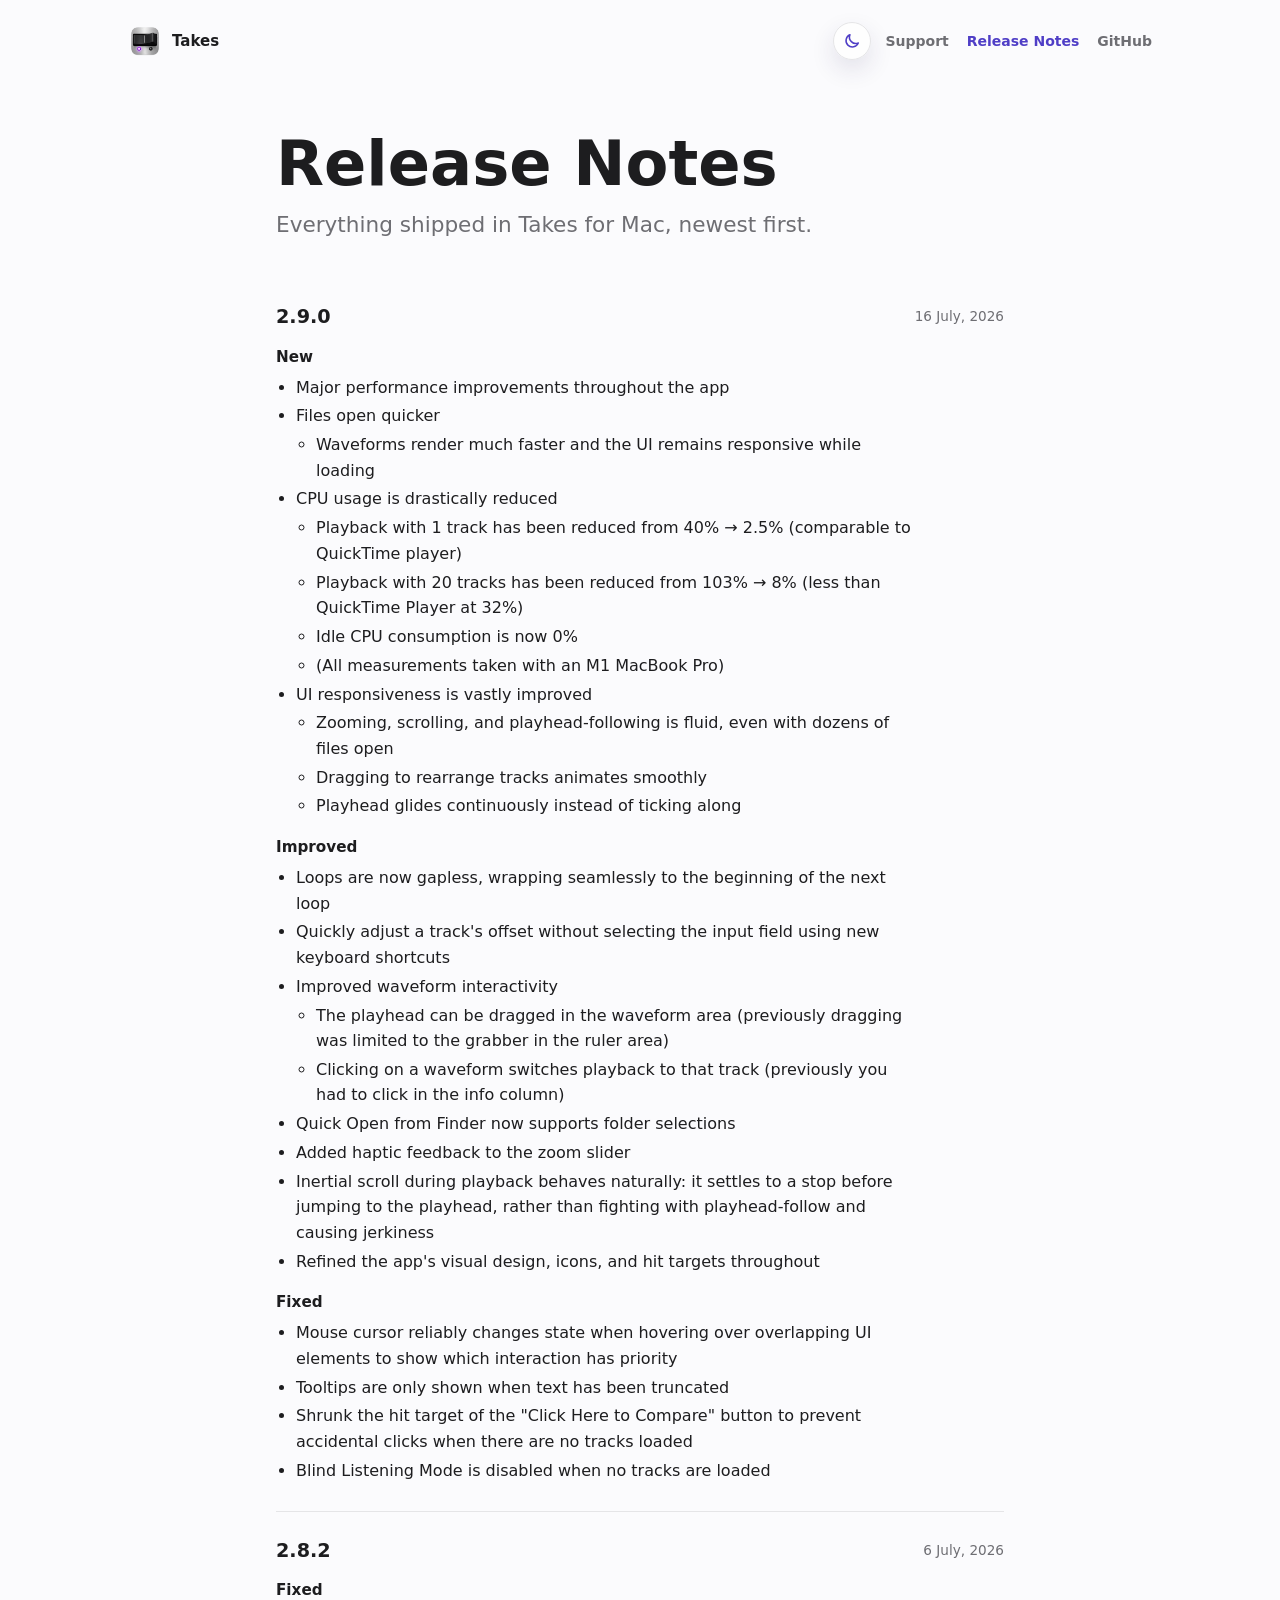
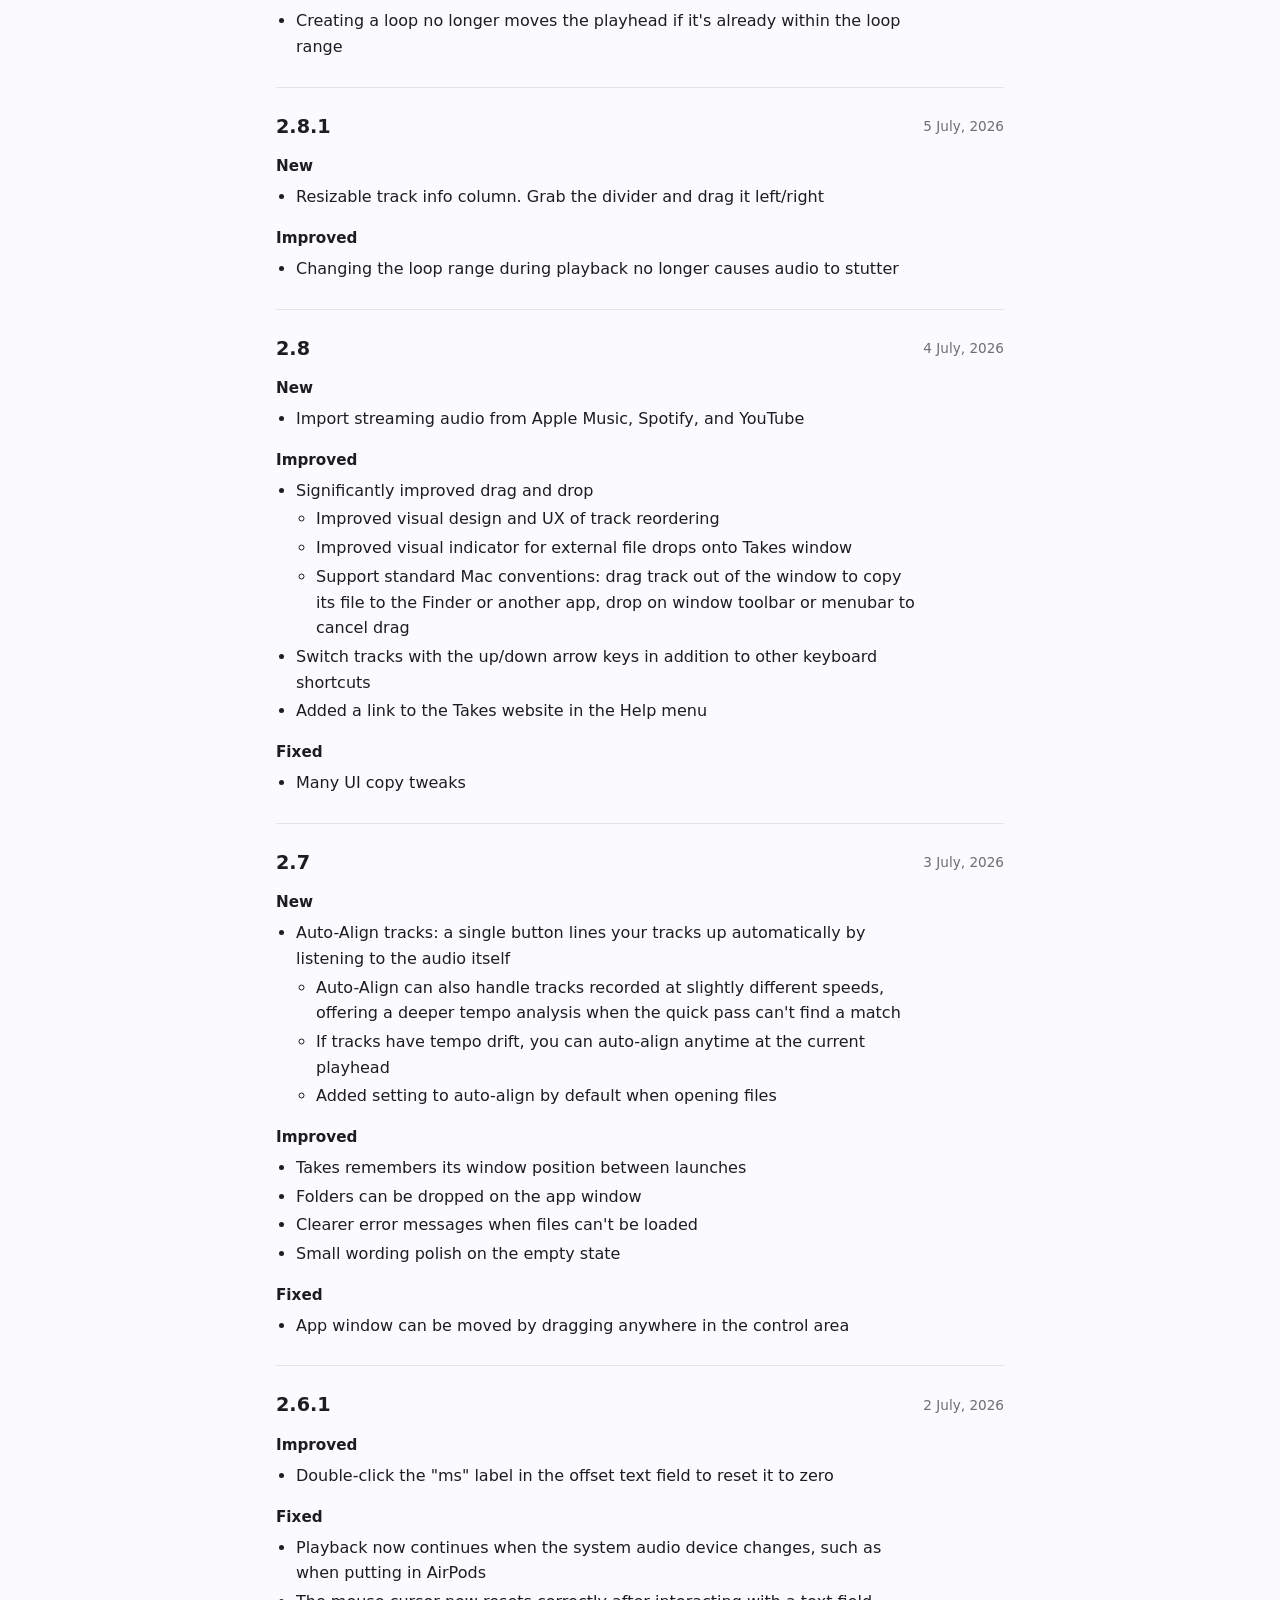
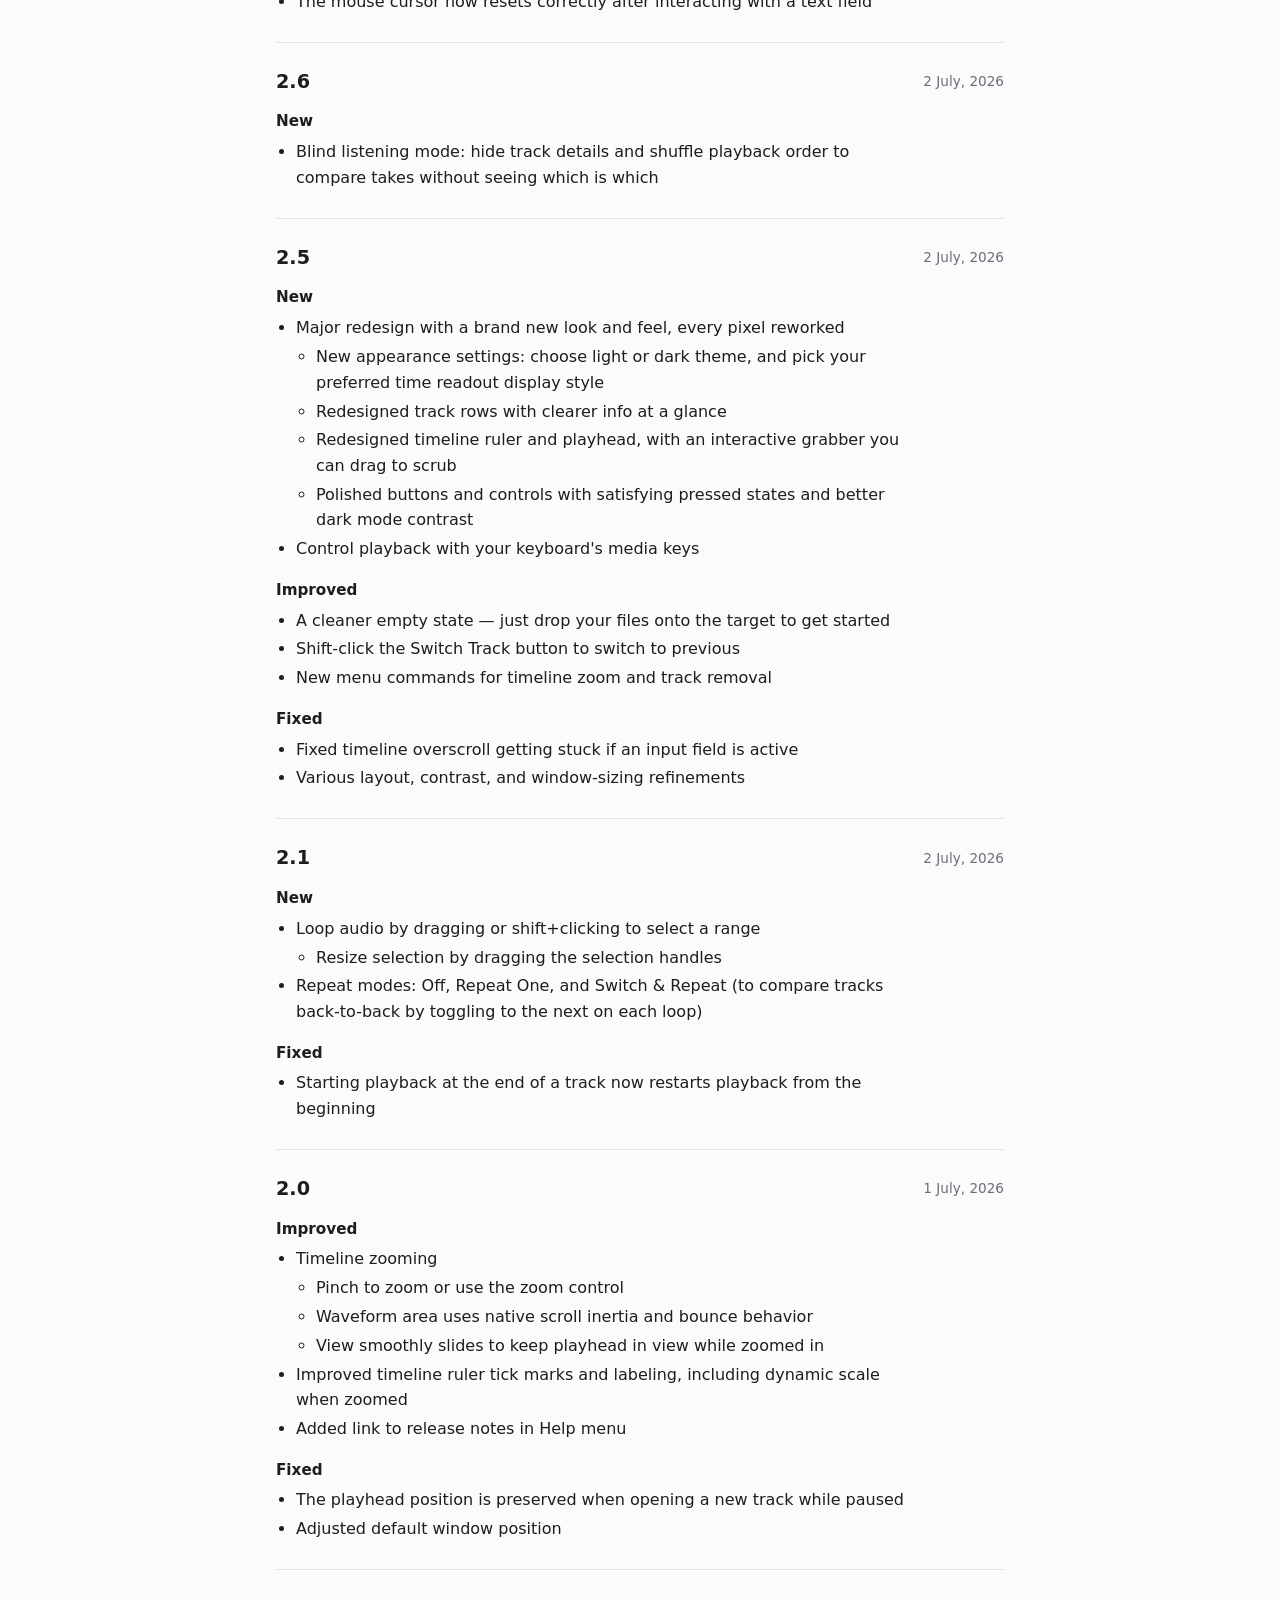
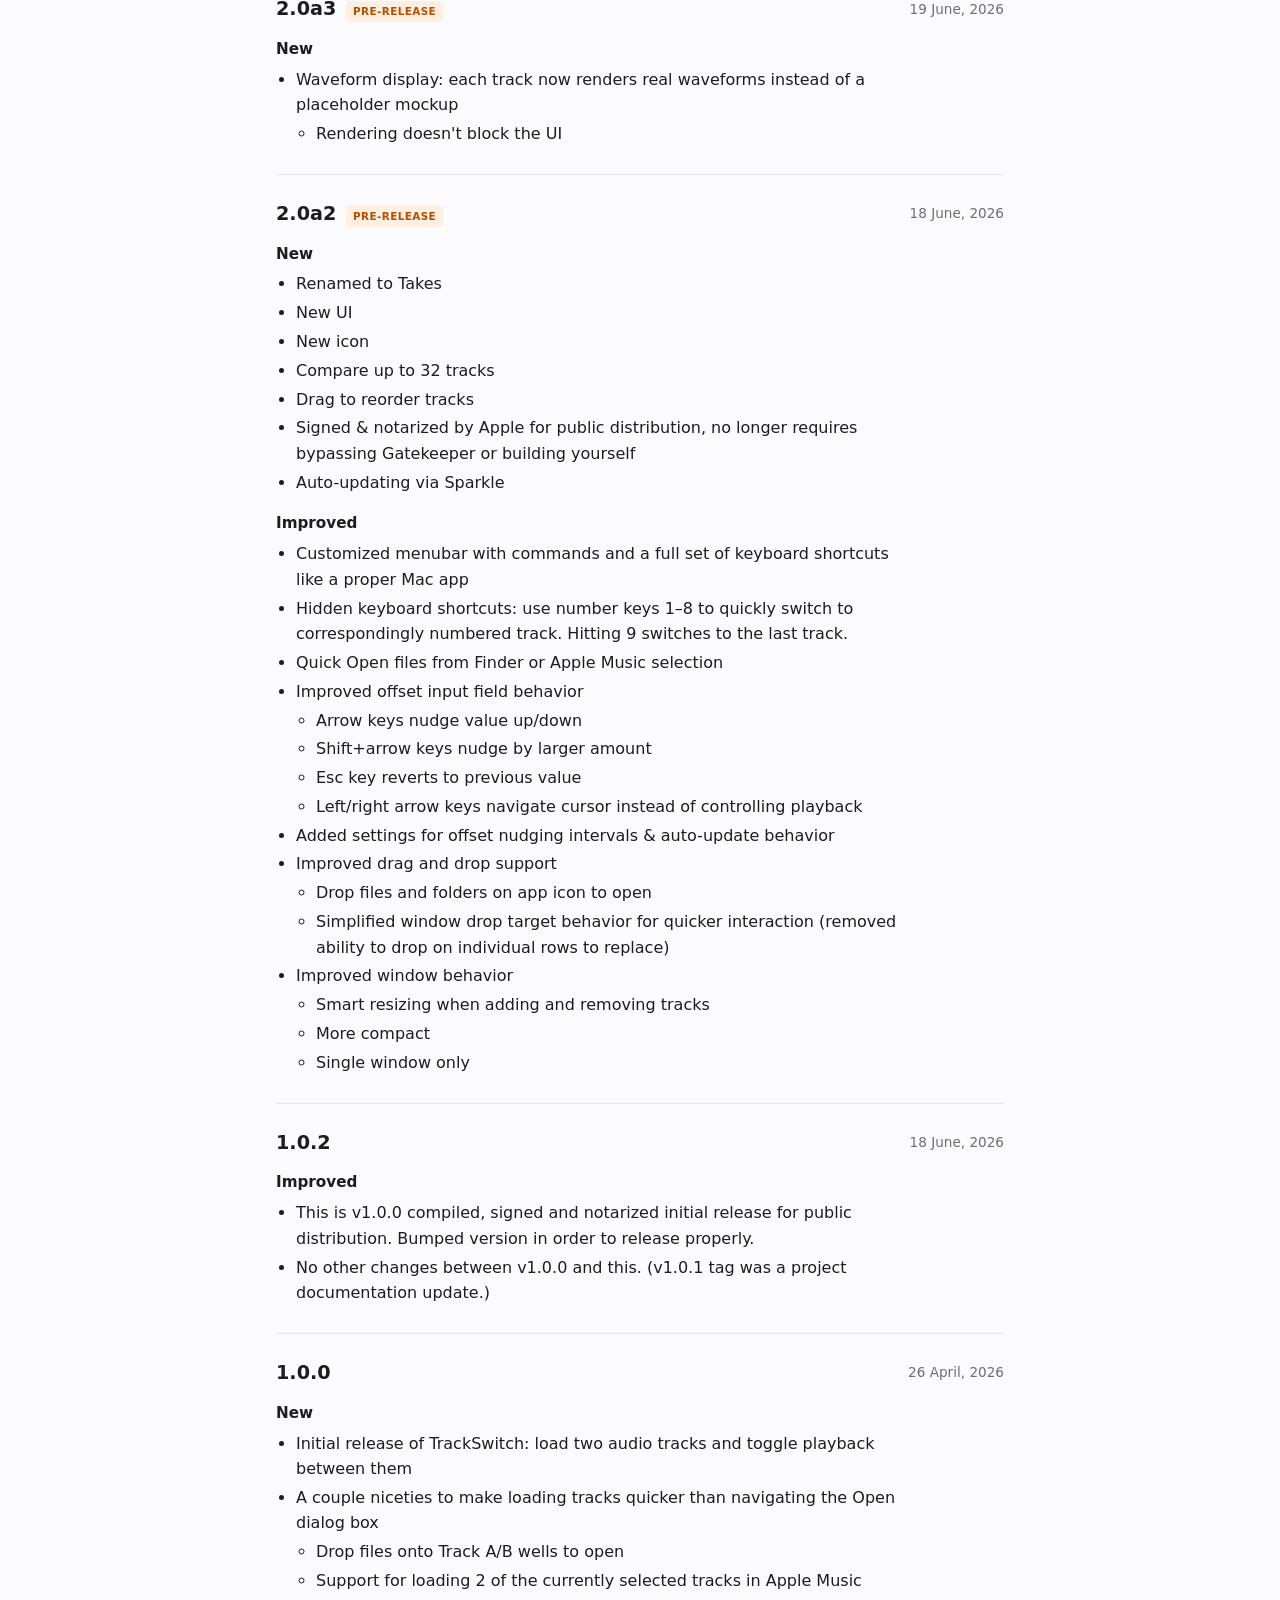
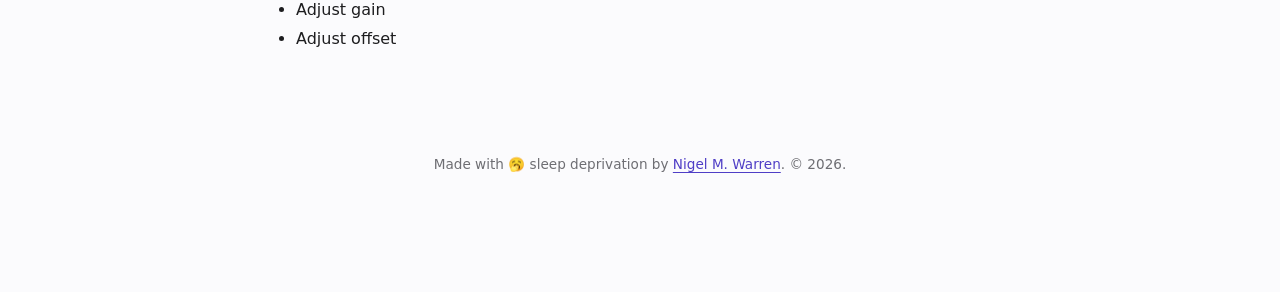
==== commit b4a40d75: "Use public app icon for Release builds" ====
--- a/website/changelog.html
+++ b/website/changelog.html
@@ -4,6 +4,15 @@
   <meta charset="utf-8">
   <meta name="viewport" content="width=device-width, initial-scale=1">
   <title>Takes — Release Notes</title>
+
+  <meta property="og:type" content="website">
+  <meta property="og:url" content="https://takes.nigelwarren.com/changelog.html">
+  <meta property="og:title" content="Takes for Mac - Release Notes">
+  <meta property="og:description" content="Takes is a macOS app for comparing audio tracks with instant A/B switching, waveform alignment, and blind listening mode.">
+  <meta property="og:image" content="https://takes.nigelwarren.com/social_preview.jpg">
+  <meta property="og:image:width" content="1200">
+  <meta property="og:image:height" content="630">
+
   <meta name="theme-color" content="#fbfbfd">
   <link rel="icon" href="favicon.svg" type="image/svg+xml">
   <script>
@@ -45,6 +54,18 @@
     </header>
     <section class="release">
       <div class="release-heading">
+        <h2>2.9.0</h2>
+        <p class="meta">16 July, 2026</p>
+      </div>
+      <div class="notes"><h3>New</h3>
+<ul><li>Major performance improvements throughout the app</li><li>Files open quicker<ul><li>Waveforms render much faster and the UI remains responsive while loading</li></ul></li><li>CPU usage is drastically reduced<ul><li>Playback with 1 track has been reduced from 40% → 2.5% (comparable to QuickTime player)</li><li>Playback with 20 tracks has been reduced from 103% → 8% (less than QuickTime Player at 32%)</li><li>Idle CPU consumption is now 0%</li><li>(All measurements taken with an M1 MacBook Pro)</li></ul></li><li>UI responsiveness is vastly improved<ul><li>Zooming, scrolling, and playhead-following is fluid, even with dozens of files open</li><li>Dragging to rearrange tracks animates smoothly</li><li>Playhead glides continuously instead of ticking along</li></ul></li></ul>
+<h3>Improved</h3>
+<ul><li>Loops are now gapless, wrapping seamlessly to the beginning of the next loop</li><li>Quickly adjust a track&#x27;s offset without selecting the input field using new keyboard shortcuts</li><li>Improved waveform interactivity<ul><li>The playhead can be dragged in the waveform area (previously dragging was limited to the grabber in the ruler area)</li><li>Clicking on a waveform switches playback to that track (previously you had to click in the info column)</li></ul></li><li>Quick Open from Finder now supports folder selections</li><li>Added haptic feedback to the zoom slider</li><li>Inertial scroll during playback behaves naturally: it settles to a stop before jumping to the playhead, rather than fighting with playhead-follow and causing jerkiness</li><li>Refined the app&#x27;s visual design, icons, and hit targets throughout</li></ul>
+<h3>Fixed</h3>
+<ul><li>Mouse cursor reliably changes state when hovering over overlapping UI elements to show which interaction has priority</li><li>Tooltips are only shown when text has been truncated</li><li>Shrunk the hit target of the &quot;Click Here to Compare&quot; button to prevent accidental clicks when there are no tracks loaded</li><li>Blind Listening Mode is disabled when no tracks are loaded</li></ul></div>
+    </section>
+    <section class="release">
+      <div class="release-heading">
         <h2>2.8.2</h2>
         <p class="meta">6 July, 2026</p>
       </div>
--- a/website/styles.css
+++ b/website/styles.css
@@ -1,460 +1,474 @@
 /* Shared home page styles. */
 :root {
-      color-scheme: light dark;
-      --page-gutter: clamp(22px, 4vw, 48px);
-      --ink: #15151d;
-      --muted: #676774;
-      --quiet: #8c8d98;
-      --line: rgba(26, 26, 34, 0.12);
-      --line-soft: rgba(26, 26, 34, 0.08);
-      --nav-hover: #4f3ec6;
-      --page-gradient-one: rgba(121, 104, 255, 0.18);
-      --page-gradient-two: rgba(246, 189, 98, 0.20);
-      --band: rgba(255, 255, 255, 0.58);
-      --band-line: rgba(255, 255, 255, 0.65);
-      --panel: rgba(255, 255, 255, 0.72);
-      --panel-strong: #ffffff;
-      --pill: rgba(255, 255, 255, 0.72);
-      --brand: #6b55f0;
-      --brand-dark: #4f3ec6;
-      --brand-soft: #eeeaff;
-      --gold: #f6bd62;
-      --surface: #f7f6fb;
-      --shadow: 0 26px 70px rgba(40, 30, 90, 0.20);
-      --button-shadow: 0 14px 34px rgba(91, 72, 216, 0.24);
-      --hero-shadow-one: rgba(40, 30, 90, 0.24);
-      --hero-shadow-two: rgba(91, 72, 216, 0.15);
-      --key-bg: linear-gradient(180deg, #ffffff 0%, #f0eff8 100%);
-      --key-border: rgba(78, 61, 197, 0.2);
-      --key-border-bottom: rgba(50, 38, 126, 0.35);
-      --key-inset: rgba(255, 255, 255, 0.95);
-      --key-lift: rgba(255, 255, 255, 0.85);
-      --key-depth: rgba(50, 38, 126, 0.08);
-      --theme-toggle-bg: rgba(255, 255, 255, 0.72);
-      --theme-toggle-hover: rgba(238, 234, 255, 0.9);
-      --theme-toggle-icon: #4f3ec6;
-      --theme-toggle-shadow: 0 10px 24px rgba(40, 30, 90, 0.12);
-      --menu-bg: rgba(255, 255, 255, 0.96);
-      --feature-heading: #30303a;
-    }
-
-    html[data-theme="dark"] {
-      --ink: #f5f3ff;
-      --muted: #c9c5d8;
-      --quiet: #9d98b5;
-      --line: rgba(232, 226, 255, 0.16);
-      --line-soft: rgba(232, 226, 255, 0.11);
-      --nav-hover: #d8d0ff;
-      --page-gradient-one: rgba(134, 111, 255, 0.24);
-      --page-gradient-two: rgba(246, 189, 98, 0.12);
-      --band: rgba(21, 18, 34, 0.58);
-      --band-line: rgba(255, 255, 255, 0.08);
-      --panel: rgba(32, 28, 48, 0.78);
-      --panel-strong: rgba(46, 39, 67, 0.9);
-      --pill: rgba(33, 29, 49, 0.82);
-      --brand: #9a88ff;
-      --brand-dark: #c9c0ff;
-      --brand-soft: rgba(154, 136, 255, 0.18);
-      --gold: #ffd083;
-      --surface: #0f0d18;
-      --shadow: 0 26px 70px rgba(0, 0, 0, 0.42);
-      --button-shadow: 0 16px 38px rgba(99, 82, 224, 0.34);
-      --hero-shadow-one: rgba(0, 0, 0, 0.48);
-      --hero-shadow-two: rgba(121, 104, 255, 0.2);
-      --key-bg: linear-gradient(180deg, #312b48 0%, #211d31 100%);
-      --key-border: rgba(201, 192, 255, 0.2);
-      --key-border-bottom: rgba(10, 8, 18, 0.85);
-      --key-inset: rgba(255, 255, 255, 0.11);
-      --key-lift: rgba(255, 255, 255, 0.04);
-      --key-depth: rgba(0, 0, 0, 0.32);
-      --theme-toggle-bg: rgba(32, 28, 48, 0.82);
-      --theme-toggle-hover: rgba(54, 47, 78, 0.95);
-      --theme-toggle-icon: #ffd083;
-      --theme-toggle-shadow: 0 12px 26px rgba(0, 0, 0, 0.34);
-      --menu-bg: rgba(32, 28, 48, 0.97);
-      --feature-heading: #ded9ee;
-    }
-
-    * {
-      box-sizing: border-box;
-    }
-
-    ::view-transition-old(root),
-    ::view-transition-new(root) {
-      animation-duration: 500ms;
-      animation-timing-function: ease;
-    }
-
-    html {
-      background:
-        radial-gradient(circle at 18% 0%, var(--page-gradient-one), transparent 34rem),
-        radial-gradient(circle at 82% 10%, var(--page-gradient-two), transparent 31rem),
-        var(--surface);
-      color: var(--ink);
-      font-family: -apple-system, BlinkMacSystemFont, "Segoe UI", system-ui, sans-serif;
-      letter-spacing: 0;
-    }
-
-    body {
-      margin: 0;
-      min-width: 320px;
-    }
-
-    a {
-      color: inherit;
-      text-decoration: none;
-    }
-
-    img {
-      display: block;
-      max-width: 100%;
-    }
-
-    .site {
-      overflow: hidden;
-    }
-
-    .nav {
-      align-items: center;
-      display: flex;
-      justify-content: space-between;
-      margin: 0 auto;
-      max-width: 1120px;
-      padding: 22px var(--page-gutter);
-    }
-
-    .brand {
-      align-items: center;
-      display: inline-flex;
-      gap: 10px;
-      font-size: 15px;
-      font-weight: 700;
-    }
-
-    .brand img {
-      border-radius: 10px;
-      height: 34px;
-      width: 34px;
-    }
-
-    .nav-links {
-      align-items: center;
-      display: flex;
-      gap: 18px;
-      color: var(--muted);
-      font-size: 14px;
-      font-weight: 600;
-    }
-
-    .nav-actions {
-      align-items: center;
-      display: flex;
-      gap: 14px;
-      position: relative;
-    }
-
-    .nav-links a:hover,
-    .brand:hover {
-      color: var(--nav-hover);
-    }
-
-    .nav-menu-button {
-      display: none;
-    }
-
-    .nav-menu-icon,
-    .nav-menu-icon::before,
-    .nav-menu-icon::after {
-      background: currentColor;
-      border-radius: 999px;
-      display: block;
-      height: 2px;
-      width: 16px;
-    }
-
-    .nav-menu-icon {
-      position: relative;
-    }
-
-    .nav-menu-icon::before,
-    .nav-menu-icon::after {
-      content: "";
-      left: 0;
-      position: absolute;
-    }
-
-    .nav-menu-icon::before {
-      top: -5px;
-    }
-
-    .nav-menu-icon::after {
-      top: 5px;
-    }
-
-    .theme-toggle {
-      align-items: center;
-      appearance: none;
-      background: var(--theme-toggle-bg);
-      border: 1px solid var(--line);
-      border-radius: 999px;
-      box-shadow: var(--theme-toggle-shadow);
-      color: var(--theme-toggle-icon);
-      cursor: pointer;
-      display: inline-flex;
-      height: 38px;
-      justify-content: center;
-      padding: 0;
-      width: 38px;
-    }
-
-    .theme-toggle:hover {
-      background: var(--theme-toggle-hover);
-      border-color: rgba(107, 85, 240, 0.26);
-    }
-
-    .theme-toggle:focus-visible {
-      outline: 3px solid rgba(107, 85, 240, 0.35);
-      outline-offset: 3px;
-    }
-
-    .theme-toggle svg {
-      height: 18px;
-      width: 18px;
-    }
-
-    .theme-toggle .moon-icon {
-      display: block;
-    }
-
-    .theme-toggle .sun-icon {
-      display: none;
-    }
-
-    html[data-theme="dark"] .theme-toggle .moon-icon {
-      display: none;
-    }
-
-    html[data-theme="dark"] .theme-toggle .sun-icon {
-      display: block;
-    }
-
-    .hero {
-      --hero-title-size: clamp(52px, 8vw, 104px);
-      --hero-icon-size: calc(var(--hero-title-size) * 1.14);
-      --hero-icon-radius: calc(var(--hero-icon-size) * 0.24);
-      margin: 0 auto;
-      max-width: 1120px;
-      padding: 76px var(--page-gutter) 96px;
-      text-align: center;
-    }
-
-    .hero-lockup {
-      align-items: center;
-      display: inline-flex;
-      gap: clamp(18px, 3vw, 30px);
-      justify-content: center;
-    }
-
-    .hero-icon {
-      border-radius: var(--hero-icon-radius);
-      box-shadow: 0 16px 42px rgba(78, 61, 197, 0.24);
-      height: var(--hero-icon-size);
-      flex: 0 0 auto;
-      width: var(--hero-icon-size);
-    }
-
-    h1 {
-      font-size: var(--hero-title-size);
-      letter-spacing: 0;
-      line-height: 0.95;
-      margin: 0;
-    }
-
-    .summary {
-      color: var(--muted);
-      font-size: clamp(21px, 3vw, 32px);
-      line-height: 1.22;
-      margin: 22px auto 0;
-      max-width: 760px;
-    }
-
-    .actions {
-      align-items: center;
-      display: flex;
-      flex-direction: column;
-      flex-wrap: wrap;
-      gap: 12px;
-      justify-content: center;
-      margin-top: 34px;
-    }
-
-    .button {
-      align-items: center;
-      background: var(--brand);
-      border-radius: 12px;
-      box-shadow: var(--button-shadow);
-      color: white;
-      display: inline-flex;
-      font-size: 16px;
-      font-weight: 750;
-      min-height: 48px;
-      padding: 0 23px;
-      gap: 8px;
-    }
-
-    .button:hover {
-      background: var(--brand-dark);
-    }
-
-    html[data-theme="dark"] .button {
-      color: #100d1b;
-    }
-
-    .apple-logo {
-      font-family: -apple-system, BlinkMacSystemFont, "Segoe UI", system-ui, sans-serif;
-      font-size: 18px;
-      line-height: 1;
-      transform: translateY(-1px);
-    }
-
-    .secondary {
-      color: var(--muted);
-      font-size: 14px;
-      font-weight: 650;
-    }
-
-    .section-links {
-      display: flex;
-      flex-wrap: wrap;
-      gap: 10px;
-      justify-content: center;
-      margin-top: 20px;
-    }
-
-    .section-links a {
-      background: var(--pill);
-      border: 1px solid var(--line-soft);
-      border-radius: 999px;
-      color: var(--muted);
-      font-size: 13px;
-      font-weight: 700;
-      padding: 10px 14px;
-    }
-
-    .section-links a:hover {
-      color: var(--brand-dark);
-      border-color: rgba(79, 62, 198, 0.2);
-    }
-
-    .shot-wrap {
-      margin: 72px auto 0;
-      max-width: 1120px;
-    }
-
-    .hero-shot {
-      border-radius: clamp(8px, 1.2vw, 40px);
-      box-shadow:
-        0 34px 70px var(--hero-shadow-one),
-        0 12px 24px var(--hero-shadow-two);
-      overflow: hidden;
-      position: relative;
-    }
-
-    .hero-shot img {
-      width: 100%;
-    }
-
-    .features-band {
-      background: var(--band);
-      border-top: 1px solid var(--band-line);
-      padding: 92px var(--page-gutter) 108px;
-    }
-
-    .features {
-      margin: 0 auto;
-      max-width: calc(1120px - (var(--page-gutter) * 2));
-    }
-
-    .section-heading {
-      margin-bottom: 36px;
-      max-width: 620px;
-    }
-
-    .anchor-link {
-      color: inherit;
-      text-decoration: none;
-    }
-
-    .anchor-link:hover {
-      color: var(--brand-dark);
-    }
-
-    .text-link {
-      color: var(--brand-dark);
-      font-weight: 700;
-      text-decoration: underline;
-      text-decoration-color: rgba(79, 62, 198, 0.35);
-      text-underline-offset: 0.16em;
-    }
-
-    .text-link:hover {
-      color: var(--brand);
-      text-decoration-color: rgba(107, 85, 240, 0.55);
-    }
-
-    .eyebrow {
-      color: var(--brand-dark);
-      font-size: 13px;
-      font-weight: 800;
-      letter-spacing: 0.08em;
-      margin: 0 0 10px;
-      text-transform: uppercase;
-    }
-
-    h2 {
-      font-size: clamp(34px, 5vw, 60px);
-      letter-spacing: 0;
-      line-height: 1;
-      margin: 0;
-    }
-
-    .feature-grid {
-      display: flex;
-      flex-wrap: wrap;
-      gap: 24px;
-    }
-
-    .feature {
-      --feature-accent: var(--brand);
-      --feature-accent-rgb: 107, 85, 240;
-/*
+  color-scheme: light dark;
+  --page-gutter: clamp(22px, 4vw, 48px);
+  --ink: #15151d;
+  --muted: #676774;
+  --quiet: #8c8d98;
+  --line: rgba(26, 26, 34, 0.12);
+  --line-soft: rgba(26, 26, 34, 0.08);
+  --nav-hover: #4f3ec6;
+  --page-gradient-one: rgba(121, 104, 255, 0.18);
+  --page-gradient-two: rgba(246, 189, 98, 0.2);
+  --band: rgba(255, 255, 255, 0.58);
+  --band-line: rgba(255, 255, 255, 0.65);
+  --panel: rgba(255, 255, 255, 0.72);
+  --panel-strong: #ffffff;
+  --pill: rgba(255, 255, 255, 0.72);
+  --brand: #6b55f0;
+  --brand-dark: #4f3ec6;
+  --brand-soft: #eeeaff;
+  --gold: #f6bd62;
+  --surface: #f7f6fb;
+  --shadow: 0 26px 70px rgba(40, 30, 90, 0.2);
+  --button-shadow: 0 14px 34px rgba(91, 72, 216, 0.24);
+  --hero-shadow-one: rgba(40, 30, 90, 0.24);
+  --hero-shadow-two: rgba(91, 72, 216, 0.15);
+  --key-bg: linear-gradient(180deg, #ffffff 0%, #f0eff8 100%);
+  --key-border: rgba(78, 61, 197, 0.2);
+  --key-border-bottom: rgba(50, 38, 126, 0.35);
+  --key-inset: rgba(255, 255, 255, 0.95);
+  --key-lift: rgba(255, 255, 255, 0.85);
+  --key-depth: rgba(50, 38, 126, 0.08);
+  --theme-toggle-bg: rgba(255, 255, 255, 0.72);
+  --theme-toggle-hover: rgba(238, 234, 255, 0.9);
+  --theme-toggle-icon: #4f3ec6;
+  --theme-toggle-shadow: 0 10px 24px rgba(40, 30, 90, 0.12);
+  --menu-bg: rgba(255, 255, 255, 0.96);
+  --feature-heading: #30303a;
+}
+
+html[data-theme="dark"] {
+  --ink: #f5f3ff;
+  --muted: #c9c5d8;
+  --quiet: #9d98b5;
+  --line: rgba(232, 226, 255, 0.16);
+  --line-soft: rgba(232, 226, 255, 0.11);
+  --nav-hover: #d8d0ff;
+  --page-gradient-one: rgba(134, 111, 255, 0.24);
+  --page-gradient-two: rgba(246, 189, 98, 0.12);
+  --band: rgba(21, 18, 34, 0.58);
+  --band-line: rgba(255, 255, 255, 0.08);
+  --panel: rgba(32, 28, 48, 0.78);
+  --panel-strong: rgba(46, 39, 67, 0.9);
+  --pill: rgba(33, 29, 49, 0.82);
+  --brand: #9a88ff;
+  --brand-dark: #c9c0ff;
+  --brand-soft: rgba(154, 136, 255, 0.18);
+  --gold: #ffd083;
+  --surface: #0f0d18;
+  --shadow: 0 26px 70px rgba(0, 0, 0, 0.42);
+  --button-shadow: 0 16px 38px rgba(99, 82, 224, 0.34);
+  --hero-shadow-one: rgba(0, 0, 0, 0.48);
+  --hero-shadow-two: rgba(121, 104, 255, 0.2);
+  --key-bg: linear-gradient(180deg, #312b48 0%, #211d31 100%);
+  --key-border: rgba(201, 192, 255, 0.2);
+  --key-border-bottom: rgba(10, 8, 18, 0.85);
+  --key-inset: rgba(255, 255, 255, 0.11);
+  --key-lift: rgba(255, 255, 255, 0.04);
+  --key-depth: rgba(0, 0, 0, 0.32);
+  --theme-toggle-bg: rgba(32, 28, 48, 0.82);
+  --theme-toggle-hover: rgba(54, 47, 78, 0.95);
+  --theme-toggle-icon: #ffd083;
+  --theme-toggle-shadow: 0 12px 26px rgba(0, 0, 0, 0.34);
+  --menu-bg: rgba(32, 28, 48, 0.97);
+  --feature-heading: #ded9ee;
+}
+
+* {
+  box-sizing: border-box;
+}
+
+::view-transition-old(root),
+::view-transition-new(root) {
+  animation-duration: 500ms;
+  animation-timing-function: ease;
+}
+
+html {
+  background:
+    radial-gradient(
+      circle at 18% 0%,
+      var(--page-gradient-one),
+      transparent 34rem
+    ),
+    radial-gradient(
+      circle at 82% 10%,
+      var(--page-gradient-two),
+      transparent 31rem
+    ),
+    var(--surface);
+  color: var(--ink);
+  font-family:
+    -apple-system, BlinkMacSystemFont, "Segoe UI", system-ui, sans-serif;
+  letter-spacing: 0;
+}
+
+body {
+  margin: 0;
+  min-width: 320px;
+}
+
+a {
+  color: inherit;
+  text-decoration: none;
+}
+
+img {
+  display: block;
+  max-width: 100%;
+}
+
+.site {
+  overflow: hidden;
+}
+
+.nav {
+  align-items: center;
+  display: flex;
+  justify-content: space-between;
+  margin: 0 auto;
+  max-width: 1120px;
+  padding: 22px var(--page-gutter);
+}
+
+.brand {
+  align-items: center;
+  display: inline-flex;
+  gap: 10px;
+  font-size: 15px;
+  font-weight: 700;
+}
+
+.brand img {
+  border-radius: 10px;
+  height: 34px;
+  width: 34px;
+}
+
+.nav-links {
+  align-items: center;
+  display: flex;
+  gap: 18px;
+  color: var(--muted);
+  font-size: 14px;
+  font-weight: 600;
+}
+
+.nav-actions {
+  align-items: center;
+  display: flex;
+  gap: 14px;
+  position: relative;
+}
+
+.nav-links a:hover,
+.brand:hover {
+  color: var(--nav-hover);
+}
+
+.nav-menu-button {
+  display: none;
+}
+
+.nav-menu-icon,
+.nav-menu-icon::before,
+.nav-menu-icon::after {
+  background: currentColor;
+  border-radius: 999px;
+  display: block;
+  height: 2px;
+  width: 16px;
+}
+
+.nav-menu-icon {
+  position: relative;
+}
+
+.nav-menu-icon::before,
+.nav-menu-icon::after {
+  content: "";
+  left: 0;
+  position: absolute;
+}
+
+.nav-menu-icon::before {
+  top: -5px;
+}
+
+.nav-menu-icon::after {
+  top: 5px;
+}
+
+.theme-toggle {
+  align-items: center;
+  appearance: none;
+  background: var(--theme-toggle-bg);
+  border: 1px solid var(--line);
+  border-radius: 999px;
+  box-shadow: var(--theme-toggle-shadow);
+  color: var(--theme-toggle-icon);
+  cursor: pointer;
+  display: inline-flex;
+  height: 38px;
+  justify-content: center;
+  padding: 0;
+  width: 38px;
+}
+
+.theme-toggle:hover {
+  background: var(--theme-toggle-hover);
+  border-color: rgba(107, 85, 240, 0.26);
+}
+
+.theme-toggle:focus-visible {
+  outline: 3px solid rgba(107, 85, 240, 0.35);
+  outline-offset: 3px;
+}
+
+.theme-toggle svg {
+  height: 18px;
+  width: 18px;
+}
+
+.theme-toggle .moon-icon {
+  display: block;
+}
+
+.theme-toggle .sun-icon {
+  display: none;
+}
+
+html[data-theme="dark"] .theme-toggle .moon-icon {
+  display: none;
+}
+
+html[data-theme="dark"] .theme-toggle .sun-icon {
+  display: block;
+}
+
+.hero {
+  --hero-title-size: clamp(52px, 8vw, 104px);
+  --hero-icon-size: calc(var(--hero-title-size) * 1.14);
+  --hero-icon-radius: calc(var(--hero-icon-size) * 0.24);
+  margin: 0 auto;
+  max-width: 1120px;
+  padding: 76px var(--page-gutter) 96px;
+  text-align: center;
+}
+
+.hero-lockup {
+  align-items: center;
+  display: inline-flex;
+  gap: clamp(18px, 3vw, 30px);
+  justify-content: center;
+}
+
+.hero-icon {
+  border-radius: var(--hero-icon-radius);
+  box-shadow: 0 16px 42px rgba(78, 61, 197, 0.24);
+  height: var(--hero-icon-size);
+  flex: 0 0 auto;
+  width: var(--hero-icon-size);
+}
+
+h1 {
+  font-size: var(--hero-title-size);
+  letter-spacing: 0;
+  line-height: 0.95;
+  margin: 0;
+}
+
+.summary {
+  color: var(--muted);
+  font-size: clamp(21px, 3vw, 32px);
+  line-height: 1.22;
+  margin: 22px auto 0;
+  max-width: 760px;
+}
+
+.actions {
+  align-items: center;
+  display: flex;
+  flex-direction: column;
+  flex-wrap: wrap;
+  gap: 12px;
+  justify-content: center;
+  margin-top: 34px;
+}
+
+.button {
+  align-items: center;
+  background: var(--brand);
+  border-radius: 12px;
+  box-shadow: var(--button-shadow);
+  color: white;
+  display: inline-flex;
+  font-size: 16px;
+  font-weight: 750;
+  min-height: 48px;
+  padding: 0 23px;
+  gap: 8px;
+}
+
+.button:hover {
+  background: var(--brand-dark);
+}
+
+html[data-theme="dark"] .button {
+  color: #100d1b;
+}
+
+.apple-logo {
+  font-family:
+    -apple-system, BlinkMacSystemFont, "Segoe UI", system-ui, sans-serif;
+  font-size: 18px;
+  line-height: 1;
+  transform: translateY(-1px);
+}
+
+.secondary {
+  color: var(--muted);
+  font-size: 14px;
+  font-weight: 650;
+}
+
+.section-links {
+  display: flex;
+  flex-wrap: wrap;
+  gap: 10px;
+  justify-content: center;
+  margin-top: 20px;
+}
+
+.section-links a {
+  background: var(--pill);
+  border: 1px solid var(--line-soft);
+  border-radius: 999px;
+  color: var(--muted);
+  font-size: 13px;
+  font-weight: 700;
+  padding: 10px 14px;
+}
+
+.section-links a:hover {
+  color: var(--brand-dark);
+  border-color: rgba(79, 62, 198, 0.2);
+}
+
+.shot-wrap {
+  margin: 72px auto 0;
+  max-width: 1120px;
+}
+
+.hero-shot {
+  border-radius: clamp(8px, 1.2vw, 40px);
+  box-shadow:
+    0 34px 70px var(--hero-shadow-one),
+    0 12px 24px var(--hero-shadow-two);
+  overflow: hidden;
+  position: relative;
+}
+
+.hero-shot img {
+  width: 100%;
+}
+
+.features-band {
+  background: var(--band);
+  border-top: 1px solid var(--band-line);
+  padding: 92px var(--page-gutter) 108px;
+}
+
+.features {
+  margin: 0 auto;
+  max-width: calc(1120px - (var(--page-gutter) * 2));
+}
+
+.section-heading {
+  margin-bottom: 36px;
+  max-width: 620px;
+}
+
+.anchor-link {
+  color: inherit;
+  text-decoration: none;
+}
+
+.anchor-link:hover {
+  color: var(--brand-dark);
+}
+
+.text-link {
+  color: var(--brand-dark);
+  font-weight: 700;
+  text-decoration: underline;
+  text-decoration-color: rgba(79, 62, 198, 0.35);
+  text-underline-offset: 0.16em;
+}
+
+.text-link:hover {
+  color: var(--brand);
+  text-decoration-color: rgba(107, 85, 240, 0.55);
+}
+
+.eyebrow {
+  color: var(--brand-dark);
+  font-size: 13px;
+  font-weight: 800;
+  letter-spacing: 0.08em;
+  margin: 0 0 10px;
+  text-transform: uppercase;
+}
+
+h2 {
+  font-size: clamp(34px, 5vw, 60px);
+  letter-spacing: 0;
+  line-height: 1;
+  margin: 0;
+}
+
+.feature-grid {
+  display: flex;
+  flex-wrap: wrap;
+  gap: 24px;
+}
+
+.feature {
+  --feature-accent: var(--brand);
+  --feature-accent-rgb: 107, 85, 240;
+  /*
         background:
         linear-gradient(180deg, rgba(255, 255, 255, 0.62), rgba(255, 255, 255, 0)),
         radial-gradient(circle at 18% 0%, rgba(var(--feature-accent-rgb), 0.18), transparent 13rem),
         var(--panel);
 */
-      border: 1px solid var(--line);
-      border-radius: 16px;
-      box-shadow:
-        0 18px 44px rgba(40, 30, 90, 0.09),
-        inset 0 1px 0 rgba(255, 255, 255, 0.74);
-      flex: 1 1 calc((100% - 48px) / 3);
-      min-height: 190px;
-      min-width: 0;
-      overflow: hidden;
-      padding: 24px;
-      position: relative;
-    }
-
-    html[data-theme="dark"] .feature {
-      background:
-        linear-gradient(180deg, rgba(255, 255, 255, 0.08), rgba(255, 255, 255, 0)),
-        radial-gradient(circle at 18% 0%, rgba(var(--feature-accent-rgb), 0.18), transparent 13rem),
-        var(--panel);
-      box-shadow:
-        0 18px 44px rgba(0, 0, 0, 0.22),
-        inset 0 1px 0 rgba(255, 255, 255, 0.08);
-    }
+  border: 1px solid var(--line);
+  border-radius: 16px;
+  box-shadow:
+    0 18px 44px rgba(40, 30, 90, 0.09),
+    inset 0 1px 0 rgba(255, 255, 255, 0.74);
+  flex: 1 1 calc((100% - 48px) / 3);
+  min-height: 190px;
+  min-width: 0;
+  overflow: hidden;
+  padding: 24px;
+  position: relative;
+}
+
+html[data-theme="dark"] .feature {
+  background:
+    linear-gradient(180deg, rgba(255, 255, 255, 0.08), rgba(255, 255, 255, 0)),
+    radial-gradient(
+      circle at 18% 0%,
+      rgba(var(--feature-accent-rgb), 0.18),
+      transparent 13rem
+    ),
+    var(--panel);
+  box-shadow:
+    0 18px 44px rgba(0, 0, 0, 0.22),
+    inset 0 1px 0 rgba(255, 255, 255, 0.08);
+}
 
 /*    .feature::before {
       background: linear-gradient(90deg, rgba(var(--feature-accent-rgb), 0.84), rgba(var(--feature-accent-rgb), 0));
@@ -466,389 +480,459 @@
       top: 0;
     }
 */
-    .feature-header {
-      align-items: flex-start;
-      display: flex;
-      flex-direction: column;
-      gap: 14px;
-      margin-bottom: 16px;
-    }
-
-    .mark {
-      align-items: center;
-      background: rgba(var(--feature-accent-rgb), 0.13);
-      border-radius: 10px;
-      color: var(--feature-accent);
-      display: inline-flex;
-      height: 42px;
-      justify-content: center;
-      flex: 0 0 auto;
-      width: 42px;
-    }
-
-    .mark svg {
-      height: 24px;
-      width: 24px;
-    }
-
-    .feature h3 {
-      color: var(--feature-heading);
-      font-size: 20px;
-      font-weight: bold;
-      letter-spacing: 0;
-      line-height: 1.15;
-      margin: 0;
-    }
-
-    .feature p {
-      color: var(--muted);
-      font-size: 15px;
-      line-height: 1.72;
-      margin: 0;
-    }
-
-    .footer {
-      align-items: center;
-      color: var(--quiet);
-      display: flex;
-      font-size: 13px;
-      flex-direction: column;
-      gap: 12px;
-      justify-content: center;
-      margin: 0 auto;
-      max-width: 1120px;
-      padding: 28px var(--page-gutter) 36px;
-      text-align: center;
-    }
-
-    .footer a {
-      color: var(--brand-dark);
-      text-decoration: underline;
-      text-decoration-thickness: 1px;
-      text-underline-offset: 3px;
-    }
-
-    .footer a:hover {
-      color: var(--brand);
-    }
-
-    .footer-links {
-      display: flex;
-      gap: 16px;
-    }
-
-    @media (max-width: 800px) {
-      .feature {
-        flex-basis: calc((100% - 24px) / 2);
-      }
-    }
-
-
+.feature-header {
+  align-items: flex-start;
+  display: flex;
+  flex-direction: column;
+  gap: 14px;
+  margin-bottom: 16px;
+}
+
+.mark {
+  align-items: center;
+  background: rgba(var(--feature-accent-rgb), 0.13);
+  border-radius: 10px;
+  color: var(--feature-accent);
+  display: inline-flex;
+  height: 42px;
+  justify-content: center;
+  flex: 0 0 auto;
+  width: 42px;
+}
+
+.mark svg {
+  height: 24px;
+  width: 24px;
+}
+
+.feature h3 {
+  color: var(--feature-heading);
+  font-size: 20px;
+  font-weight: bold;
+  letter-spacing: 0;
+  line-height: 1.15;
+  margin: 0;
+}
+
+.feature p {
+  color: var(--muted);
+  font-size: 15px;
+  line-height: 1.72;
+  margin: 0;
+}
+
+.footer {
+  align-items: center;
+  color: var(--quiet);
+  display: flex;
+  font-size: 13px;
+  flex-direction: column;
+  gap: 12px;
+  justify-content: center;
+  margin: 0 auto;
+  max-width: 1120px;
+  padding: 28px var(--page-gutter) 36px;
+  text-align: center;
+}
+
+.footer a {
+  color: var(--brand-dark);
+  text-decoration: underline;
+  text-decoration-thickness: 1px;
+  text-underline-offset: 3px;
+}
+
+.footer a:hover {
+  color: var(--brand);
+}
+
+.footer-links {
+  display: flex;
+  gap: 16px;
+}
+
+@media (max-width: 800px) {
+  .feature {
+    flex-basis: calc((100% - 24px) / 2);
+  }
+}
 
 /* Support page overrides and sections. */
 body.support-page * {
-      box-sizing: border-box;
-    }body.support-page ::view-transition-old(root),
+  box-sizing: border-box;
+}
+body.support-page ::view-transition-old(root),
 body.support-page ::view-transition-new(root) {
-      animation-duration: 500ms;
-      animation-timing-function: ease;
-    }html body.support-page {
-      background:
-        radial-gradient(circle at 18% 0%, var(--page-gradient-one), transparent 34rem),
-        radial-gradient(circle at 82% 10%, var(--page-gradient-two), transparent 31rem),
-        var(--surface);
-      color: var(--ink);
-      font-family: -apple-system, BlinkMacSystemFont, "Segoe UI", system-ui, sans-serif;
-      letter-spacing: 0;
-    }body.support-page {
-      margin: 0;
-      min-width: 320px;
-    }body.support-page a {
-      color: inherit;
-      text-decoration: none;
-    }body.support-page code {
-      font-family: ui-monospace, SFMono-Regular, Menlo, monospace;
-    }body.support-page pre {
-      background: var(--panel-soft);
-      border: 1px solid var(--line);
-      border-radius: 8px;
-      color: var(--ink);
-      font-family: ui-monospace, SFMono-Regular, Menlo, monospace;
-      font-size: 0.9rem;
-      line-height: 1.6;
-      margin: 14px 0 18px;
-      overflow-x: auto;
-      padding: 14px 16px;
-      white-space: pre;
-    }body.support-page .site {
-      overflow: hidden;
-    }body.support-page .nav {
-      align-items: center;
-      display: flex;
-      justify-content: space-between;
-      margin: 0 auto;
-      max-width: 1120px;
-      padding: 22px var(--page-gutter);
-    }body.support-page .brand {
-      align-items: center;
-      display: inline-flex;
-      gap: 10px;
-      font-size: 15px;
-      font-weight: 700;
-    }body.support-page .brand img {
-      border-radius: 10px;
-      height: 34px;
-      width: 34px;
-    }body.support-page .nav-links {
-      align-items: center;
-      color: var(--muted);
-      display: flex;
-      gap: 18px;
-      font-size: 14px;
-      font-weight: 600;
-    }body.support-page .nav-links a[aria-current="page"] {
-      color: var(--brand-dark);
-    }body.support-page .nav-actions {
-      align-items: center;
-      display: flex;
-      gap: 14px;
-      position: relative;
-    }body.support-page .nav-links a:hover,
+  animation-duration: 500ms;
+  animation-timing-function: ease;
+}
+html body.support-page {
+  background:
+    radial-gradient(
+      circle at 18% 0%,
+      var(--page-gradient-one),
+      transparent 34rem
+    ),
+    radial-gradient(
+      circle at 82% 10%,
+      var(--page-gradient-two),
+      transparent 31rem
+    ),
+    var(--surface);
+  color: var(--ink);
+  font-family:
+    -apple-system, BlinkMacSystemFont, "Segoe UI", system-ui, sans-serif;
+  letter-spacing: 0;
+}
+body.support-page {
+  margin: 0;
+  min-width: 320px;
+}
+body.support-page a {
+  color: inherit;
+  text-decoration: none;
+}
+body.support-page code {
+  font-family: ui-monospace, SFMono-Regular, Menlo, monospace;
+}
+body.support-page pre {
+  background: var(--panel-soft);
+  border: 1px solid var(--line);
+  border-radius: 8px;
+  color: var(--ink);
+  font-family: ui-monospace, SFMono-Regular, Menlo, monospace;
+  font-size: 0.9rem;
+  line-height: 1.6;
+  margin: 14px 0 18px;
+  overflow-x: auto;
+  padding: 14px 16px;
+  white-space: pre;
+}
+body.support-page .site {
+  overflow: hidden;
+}
+body.support-page .nav {
+  align-items: center;
+  display: flex;
+  justify-content: space-between;
+  margin: 0 auto;
+  max-width: 1120px;
+  padding: 22px var(--page-gutter);
+}
+body.support-page .brand {
+  align-items: center;
+  display: inline-flex;
+  gap: 10px;
+  font-size: 15px;
+  font-weight: 700;
+}
+body.support-page .brand img {
+  border-radius: 10px;
+  height: 34px;
+  width: 34px;
+}
+body.support-page .nav-links {
+  align-items: center;
+  color: var(--muted);
+  display: flex;
+  gap: 18px;
+  font-size: 14px;
+  font-weight: 600;
+}
+body.support-page .nav-links a[aria-current="page"] {
+  color: var(--brand-dark);
+}
+body.support-page .nav-actions {
+  align-items: center;
+  display: flex;
+  gap: 14px;
+  position: relative;
+}
+body.support-page .nav-links a:hover,
 body.support-page .brand:hover {
-      color: var(--nav-hover);
-    }body.support-page .nav-menu-button {
-      display: none;
-    }body.support-page .nav-menu-icon,
+  color: var(--nav-hover);
+}
+body.support-page .nav-menu-button {
+  display: none;
+}
+body.support-page .nav-menu-icon,
 body.support-page .nav-menu-icon::before,
 body.support-page .nav-menu-icon::after {
-      background: currentColor;
-      border-radius: 999px;
-      display: block;
-      height: 2px;
-      width: 16px;
-    }body.support-page .nav-menu-icon {
-      position: relative;
-    }body.support-page .nav-menu-icon::before,
+  background: currentColor;
+  border-radius: 999px;
+  display: block;
+  height: 2px;
+  width: 16px;
+}
+body.support-page .nav-menu-icon {
+  position: relative;
+}
+body.support-page .nav-menu-icon::before,
 body.support-page .nav-menu-icon::after {
-      content: "";
-      left: 0;
-      position: absolute;
-    }body.support-page .nav-menu-icon::before {
-      top: -5px;
-    }body.support-page .nav-menu-icon::after {
-      top: 5px;
-    }body.support-page .theme-toggle {
-      align-items: center;
-      appearance: none;
-      background: var(--theme-toggle-bg);
-      border: 1px solid var(--line);
-      border-radius: 999px;
-      box-shadow: var(--theme-toggle-shadow);
-      color: var(--theme-toggle-icon);
-      cursor: pointer;
-      display: inline-flex;
-      height: 38px;
-      justify-content: center;
-      padding: 0;
-      width: 38px;
-    }body.support-page .theme-toggle:hover {
-      background: var(--theme-toggle-hover);
-      border-color: rgba(107, 85, 240, 0.26);
-    }body.support-page .theme-toggle:focus-visible {
-      outline: 3px solid rgba(107, 85, 240, 0.35);
-      outline-offset: 3px;
-    }body.support-page .theme-toggle svg {
-      height: 18px;
-      width: 18px;
-    }body.support-page .theme-toggle .moon-icon {
-      display: block;
-    }body.support-page .theme-toggle .sun-icon {
-      display: none;
-    }html[data-theme="dark"] body.support-page .theme-toggle .moon-icon {
-      display: none;
-    }html[data-theme="dark"] body.support-page .theme-toggle .sun-icon {
-      display: block;
-    }body.support-page .hero {
-      margin: 0 auto;
-      max-width: 1120px;
-      padding: 76px var(--page-gutter) 48px;
-    }body.support-page h1 {
-      font-size: clamp(52px, 8vw, 104px);
-      letter-spacing: 0;
-      line-height: 0.95;
-      margin: 0;
-    }body.support-page .summary {
-      color: var(--muted);
-      font-size: clamp(21px, 3vw, 32px);
-      line-height: 1.22;
-      margin: 22px 0 0;
-      max-width: 760px;
-    }body.support-page .faq-band {
-      padding: 24px var(--page-gutter) 108px;
-    }body.support-page .faq,
+  content: "";
+  left: 0;
+  position: absolute;
+}
+body.support-page .nav-menu-icon::before {
+  top: -5px;
+}
+body.support-page .nav-menu-icon::after {
+  top: 5px;
+}
+body.support-page .theme-toggle {
+  align-items: center;
+  appearance: none;
+  background: var(--theme-toggle-bg);
+  border: 1px solid var(--line);
+  border-radius: 999px;
+  box-shadow: var(--theme-toggle-shadow);
+  color: var(--theme-toggle-icon);
+  cursor: pointer;
+  display: inline-flex;
+  height: 38px;
+  justify-content: center;
+  padding: 0;
+  width: 38px;
+}
+body.support-page .theme-toggle:hover {
+  background: var(--theme-toggle-hover);
+  border-color: rgba(107, 85, 240, 0.26);
+}
+body.support-page .theme-toggle:focus-visible {
+  outline: 3px solid rgba(107, 85, 240, 0.35);
+  outline-offset: 3px;
+}
+body.support-page .theme-toggle svg {
+  height: 18px;
+  width: 18px;
+}
+body.support-page .theme-toggle .moon-icon {
+  display: block;
+}
+body.support-page .theme-toggle .sun-icon {
+  display: none;
+}
+html[data-theme="dark"] body.support-page .theme-toggle .moon-icon {
+  display: none;
+}
+html[data-theme="dark"] body.support-page .theme-toggle .sun-icon {
+  display: block;
+}
+body.support-page .hero {
+  margin: 0 auto;
+  max-width: 1120px;
+  padding: 76px var(--page-gutter) 48px;
+}
+body.support-page h1 {
+  font-size: clamp(52px, 8vw, 104px);
+  letter-spacing: 0;
+  line-height: 0.95;
+  margin: 0;
+}
+body.support-page .summary {
+  color: var(--muted);
+  font-size: clamp(21px, 3vw, 32px);
+  line-height: 1.22;
+  margin: 22px 0 0;
+  max-width: 760px;
+}
+body.support-page .faq-band {
+  padding: 24px var(--page-gutter) 108px;
+}
+body.support-page .faq,
 body.support-page .help {
-      margin: 0 auto;
-      max-width: 1120px;
-    }body.support-page .faq {
-      max-width: calc(1120px - (var(--page-gutter) * 2));
-    }body.support-page .help {
-      max-width: calc(1120px - (var(--page-gutter) * 2));
-    }body.support-page .section-heading {
-      margin-bottom: 36px;
-      max-width: 620px;
-    }body.support-page .anchor-link:hover {
-      color: var(--brand-dark);
-    }body.support-page .text-link {
-      color: var(--brand-dark);
-      font-weight: 700;
-      text-decoration: underline;
-      text-decoration-color: rgba(79, 62, 198, 0.35);
-      text-underline-offset: 0.16em;
-    }body.support-page .text-link:hover {
-      color: var(--brand);
-      text-decoration-color: rgba(107, 85, 240, 0.55);
-    }body.support-page h2 {
-      font-size: clamp(34px, 5vw, 60px);
-      letter-spacing: 0;
-      line-height: 1;
-      margin: 0;
-    }body.support-page .faq-grid {
-      display: grid;
-      gap: 24px;
-      grid-template-columns: repeat(2, minmax(0, 1fr));
-    }body.support-page .faq-item,
+  margin: 0 auto;
+  max-width: 1120px;
+}
+body.support-page .faq {
+  max-width: calc(1120px - (var(--page-gutter) * 2));
+}
+body.support-page .help {
+  max-width: calc(1120px - (var(--page-gutter) * 2));
+}
+body.support-page .section-heading {
+  margin-bottom: 36px;
+  max-width: 620px;
+}
+body.support-page .anchor-link:hover {
+  color: var(--brand-dark);
+}
+body.support-page .text-link {
+  color: var(--brand-dark);
+  font-weight: 700;
+  text-decoration: underline;
+  text-decoration-color: rgba(79, 62, 198, 0.35);
+  text-underline-offset: 0.16em;
+}
+body.support-page .text-link:hover {
+  color: var(--brand);
+  text-decoration-color: rgba(107, 85, 240, 0.55);
+}
+body.support-page h2 {
+  font-size: clamp(34px, 5vw, 60px);
+  letter-spacing: 0;
+  line-height: 1;
+  margin: 0;
+}
+body.support-page .faq-grid {
+  display: grid;
+  gap: 24px;
+  grid-template-columns: repeat(2, minmax(0, 1fr));
+}
+body.support-page .faq-item,
 body.support-page .help-card {
-      background: var(--panel);
-      border: 1px solid var(--line);
-      border-radius: 16px;
-      padding: 24px;
-    }body.support-page .faq-item h3,
+  background: var(--panel);
+  border: 1px solid var(--line);
+  border-radius: 16px;
+  padding: 24px;
+}
+body.support-page .faq-item h3,
 body.support-page .help-card h3 {
-      font-size: 20px;
-      font-weight: 600;
-      letter-spacing: 0;
-      line-height: 1.15;
-      margin: 0 0 14px;
-    }body.support-page .faq-item p,
+  font-size: 20px;
+  font-weight: 600;
+  letter-spacing: 0;
+  line-height: 1.15;
+  margin: 0 0 14px;
+}
+body.support-page .faq-item p,
 body.support-page .help-card p,
 body.support-page .help-card li,
 body.support-page .shortcut-desc,
 body.support-page .shortcut-group p {
-      color: var(--muted);
-      font-size: 15px;
-      line-height: 1.58;
-    }body.support-page .faq-item p,
+  color: var(--muted);
+  font-size: 15px;
+  line-height: 1.58;
+}
+body.support-page .faq-item p,
 body.support-page .help-card p,
 body.support-page .shortcut-group p {
-      margin: 0;
-    }body.support-page .help-band {
-      background: var(--band);
-      border-top: 1px solid var(--band-line);
-      padding: 92px var(--page-gutter) 108px;
-    }body.support-page .help-stack {
-      display: grid;
-      gap: 24px;
-      margin: 0 auto;
-      max-width: 620px;
-      min-width: 0;
-      width: 100%;
-    }body.support-page .help-card,
-body.support-page .help-card-grid,
+  margin: 0;
+}
+body.support-page .help-band {
+  background: var(--band);
+  border-top: 1px solid var(--band-line);
+  padding: 92px var(--page-gutter) 108px;
+}
+body.support-page .help-stack {
+  display: grid;
+  gap: 24px;
+  margin: 0 auto;
+  max-width: 620px;
+  min-width: 0;
+  width: 100%;
+}
+body.support-page .help-card,
 body.support-page .shortcut-groups,
 body.support-page .shortcut-list,
 body.support-page .shortcut-row,
 body.support-page .shortcut-desc,
 body.support-page .shortcut-keys {
-      min-width: 0;
-    }body.support-page .faq-item p + p,
+  min-width: 0;
+}
+body.support-page .faq-item p + p,
 body.support-page .help-card p + p {
-      margin-top: 8px;
-    }body.support-page .help-card p,
+  margin-top: 8px;
+}
+body.support-page .help-card p,
 body.support-page .help-card li,
 body.support-page .shortcut-desc,
 body.support-page .shortcut-keys {
-      overflow-wrap: anywhere;
-    }body.support-page .help-card ul {
-      margin: 0;
-      padding-left: 18px;
-    }body.support-page .help-card p + ul {
-      margin-top: 10px;
-    }body.support-page .help-card li + li {
-      margin-top: 4px;
-    }body.support-page .help-card-grid,
+  overflow-wrap: anywhere;
+}
+body.support-page .help-card ul {
+  margin: 0;
+  padding-left: 18px;
+}
+body.support-page .help-card p + ul {
+  margin-top: 10px;
+}
+body.support-page .help-card li + li {
+  margin-top: 4px;
+}
 body.support-page .shortcut-groups {
-      display: grid;
-      gap: 24px;
-    }body.support-page .shortcut-groups {
-      gap: 22px;
-    }body.support-page .shortcut-group h4 {
-      color: var(--brand-dark);
-      font-size: 14px;
-      letter-spacing: 0.08em;
-      margin: 0 0 12px;
-      text-transform: uppercase;
-    }body.support-page .shortcut-list {
-      border-top: 1px solid var(--line-soft);
-    }body.support-page .shortcut-row {
-      align-items: center;
-      border-bottom: 1px solid var(--line-soft);
-      display: grid;
-      gap: 16px;
-      grid-template-columns: minmax(0, 1fr) auto;
-      padding: 12px 0;
-    }body.support-page .shortcut-keys {
-      align-items: center;
-      display: inline-flex;
-      flex-wrap: wrap;
-      gap: 6px;
-      justify-content: flex-end;
-      max-width: 100%;
-    }body.support-page kbd {
-      background: var(--key-bg);
-      border: 1px solid var(--key-border);
-      border-bottom-color: var(--key-border-bottom);
-      border-radius: 8px;
-      box-shadow:
-        inset 0 1px 0 var(--key-inset),
-        0 1px 0 var(--key-lift),
-        0 3px 0 var(--key-depth);
-      color: var(--ink);
-      display: inline-block;
-      font-family: inherit;
-      font-size: 0.92em;
-      font-weight: 700;
-      line-height: 1;
-      min-width: 34px;
-      padding: 6px 9px;
-      text-align: center;
-      white-space: nowrap;
-    }body.support-page .key-sep {
-      color: var(--quiet);
-      font-size: 12px;
-      font-weight: 700;
-    }body.support-page .footer {
-      align-items: center;
-      color: var(--quiet);
-      display: flex;
-      font-size: 13px;
-      flex-direction: column;
-      gap: 12px;
-      justify-content: center;
-      margin: 0 auto;
-      max-width: 1120px;
-      padding: 28px var(--page-gutter) 36px;
-      text-align: center;
-    }body.support-page .footer a {
-      color: var(--brand-dark);
-      text-decoration: underline;
-      text-decoration-thickness: 1px;
-      text-underline-offset: 3px;
-    }body.support-page .footer a:hover {
-      color: var(--brand);
-    }body.support-page .footer-links {
-      display: flex;
-      gap: 16px;
-    }
+  display: grid;
+  gap: 24px;
+}
+body.support-page .shortcut-groups {
+  gap: 22px;
+}
+body.support-page .shortcut-group h4 {
+  color: var(--brand-dark);
+  font-size: 14px;
+  letter-spacing: 0.08em;
+  margin: 0 0 12px;
+  text-transform: uppercase;
+}
+body.support-page .shortcut-list {
+  border-top: 1px solid var(--line-soft);
+}
+body.support-page .shortcut-row {
+  align-items: center;
+  border-bottom: 1px solid var(--line-soft);
+  display: grid;
+  gap: 16px;
+  grid-template-columns: minmax(0, 1fr) auto;
+  padding: 12px 0;
+}
+body.support-page .shortcut-keys {
+  align-items: center;
+  display: inline-flex;
+  flex-wrap: wrap;
+  gap: 6px;
+  justify-content: flex-end;
+  max-width: 100%;
+}
+body.support-page kbd {
+  background: var(--key-bg);
+  border: 1px solid var(--key-border);
+  border-bottom-color: var(--key-border-bottom);
+  border-radius: 8px;
+  box-shadow:
+    inset 0 1px 0 var(--key-inset),
+    0 1px 0 var(--key-lift),
+    0 3px 0 var(--key-depth);
+  color: var(--ink);
+  display: inline-block;
+  font-family: inherit;
+  font-size: 0.92em;
+  font-weight: 700;
+  line-height: 1;
+  min-width: 34px;
+  padding: 6px 9px;
+  text-align: center;
+  white-space: nowrap;
+}
+body.support-page .key-sep {
+  color: var(--quiet);
+  font-size: 12px;
+  font-weight: 700;
+}
+body.support-page .footer {
+  align-items: center;
+  color: var(--quiet);
+  display: flex;
+  font-size: 13px;
+  flex-direction: column;
+  gap: 12px;
+  justify-content: center;
+  margin: 0 auto;
+  max-width: 1120px;
+  padding: 28px var(--page-gutter) 36px;
+  text-align: center;
+}
+body.support-page .footer a {
+  color: var(--brand-dark);
+  text-decoration: underline;
+  text-decoration-thickness: 1px;
+  text-underline-offset: 3px;
+}
+body.support-page .footer a:hover {
+  color: var(--brand);
+}
+body.support-page .footer-links {
+  display: flex;
+  gap: 16px;
+}
 
 /* Changelog page overrides and sections. */
 body.changelog-page {
@@ -859,7 +943,12 @@
   --surface: #fbfbfd;
   background: var(--surface);
   color: var(--ink);
-  font: 16px/1.6 -apple-system, BlinkMacSystemFont, "Segoe UI", system-ui, sans-serif;
+  font:
+    16px/1.6 -apple-system,
+    BlinkMacSystemFont,
+    "Segoe UI",
+    system-ui,
+    sans-serif;
 }
 html[data-theme="dark"] body.changelog-page {
   --ink: #f5f5f7;
@@ -876,62 +965,246 @@
 html[data-theme="dark"]:has(body.changelog-page) {
   background: #111114;
 }
-body.changelog-page * { box-sizing: border-box; }body.changelog-page ::view-transition-old(root),
+body.changelog-page * {
+  box-sizing: border-box;
+}
+body.changelog-page ::view-transition-old(root),
 body.changelog-page ::view-transition-new(root) {
-      animation-duration: 500ms;
-      animation-timing-function: ease;
-    }body.changelog-page { font: 16px/1.6 -apple-system, BlinkMacSystemFont, "Segoe UI", system-ui, sans-serif;
-           margin: 0; color: var(--ink); background: var(--surface); }body.changelog-page a { color: inherit; text-decoration: none; }body.changelog-page .nav { align-items: center; display: flex; justify-content: space-between;
-            margin: 0 auto; max-width: 1120px; padding: 22px var(--page-gutter); }body.changelog-page .brand { align-items: center; display: inline-flex; gap: 10px; font-size: 15px; font-weight: 700; }body.changelog-page .brand img { width: 34px; height: 34px; border-radius: 10px; }body.changelog-page .nav-actions { align-items: center; display: flex; gap: 14px; position: relative; }body.changelog-page .nav-links { align-items: center; color: var(--muted); display: flex; gap: 18px; font-size: 14px; font-weight: 600; }body.changelog-page .nav-links a[aria-current="page"] { color: var(--accent); }body.changelog-page .brand:hover,
-body.changelog-page .nav-links a:hover { color: var(--accent); }body.changelog-page .nav-menu-button { display: none; }body.changelog-page .nav-menu-icon,
+  animation-duration: 500ms;
+  animation-timing-function: ease;
+}
+body.changelog-page {
+  font:
+    16px/1.6 -apple-system,
+    BlinkMacSystemFont,
+    "Segoe UI",
+    system-ui,
+    sans-serif;
+  margin: 0;
+  color: var(--ink);
+  background: var(--surface);
+}
+body.changelog-page a {
+  color: inherit;
+  text-decoration: none;
+}
+body.changelog-page .nav {
+  align-items: center;
+  display: flex;
+  justify-content: space-between;
+  margin: 0 auto;
+  max-width: 1120px;
+  padding: 22px var(--page-gutter);
+}
+body.changelog-page .brand {
+  align-items: center;
+  display: inline-flex;
+  gap: 10px;
+  font-size: 15px;
+  font-weight: 700;
+}
+body.changelog-page .brand img {
+  width: 34px;
+  height: 34px;
+  border-radius: 10px;
+}
+body.changelog-page .nav-actions {
+  align-items: center;
+  display: flex;
+  gap: 14px;
+  position: relative;
+}
+body.changelog-page .nav-links {
+  align-items: center;
+  color: var(--muted);
+  display: flex;
+  gap: 18px;
+  font-size: 14px;
+  font-weight: 600;
+}
+body.changelog-page .nav-links a[aria-current="page"] {
+  color: var(--accent);
+}
+body.changelog-page .brand:hover,
+body.changelog-page .nav-links a:hover {
+  color: var(--accent);
+}
+body.changelog-page .nav-menu-button {
+  display: none;
+}
+body.changelog-page .nav-menu-icon,
 body.changelog-page .nav-menu-icon::before,
 body.changelog-page .nav-menu-icon::after {
-      background: currentColor;
-      border-radius: 999px;
-      display: block;
-      height: 2px;
-      width: 16px;
-    }body.changelog-page .nav-menu-icon { position: relative; }body.changelog-page .nav-menu-icon::before,
+  background: currentColor;
+  border-radius: 999px;
+  display: block;
+  height: 2px;
+  width: 16px;
+}
+body.changelog-page .nav-menu-icon {
+  position: relative;
+}
+body.changelog-page .nav-menu-icon::before,
 body.changelog-page .nav-menu-icon::after {
-      content: "";
-      left: 0;
-      position: absolute;
-    }body.changelog-page .nav-menu-icon::before { top: -5px; }body.changelog-page .nav-menu-icon::after { top: 5px; }body.changelog-page .theme-toggle {
-      align-items: center;
-      appearance: none;
-      background: var(--theme-toggle-bg);
-      border: 1px solid var(--line);
-      border-radius: 999px;
-      box-shadow: var(--theme-toggle-shadow);
-      color: var(--theme-toggle-icon);
-      cursor: pointer;
-      display: inline-flex;
-      height: 38px;
-      justify-content: center;
-      padding: 0;
-      width: 38px;
-    }body.changelog-page .theme-toggle:hover { background: var(--theme-toggle-hover); }body.changelog-page .theme-toggle:focus-visible {
-      outline: 3px solid rgba(107, 85, 240, 0.35);
-      outline-offset: 3px;
-    }body.changelog-page .theme-toggle svg { height: 18px; width: 18px; }body.changelog-page .theme-toggle .moon-icon { display: block; }body.changelog-page .theme-toggle .sun-icon { display: none; }html[data-theme="dark"] body.changelog-page .theme-toggle .moon-icon { display: none; }html[data-theme="dark"] body.changelog-page .theme-toggle .sun-icon { display: block; }body.changelog-page .page { max-width: 48rem; margin: 0 auto; padding: 0 1.25rem 5rem; }body.changelog-page .hero { padding: 3.2rem 0 2.4rem; }body.changelog-page .hero h1 { font-size: clamp(2.4rem, 8vw, 3.9rem); letter-spacing: 0; line-height: .98; margin: 0; }body.changelog-page .hero p { color: var(--muted); font-size: clamp(1.05rem, 2.5vw, 1.35rem); line-height: 1.35;
-               margin: 1rem 0 0; max-width: 34rem; }body.changelog-page .release { padding: 1.5rem 0; border-top: 1px solid var(--line); }body.changelog-page .release:first-of-type { border-top: none; }body.changelog-page .release-heading { align-items: center; display: flex; gap: 1rem; justify-content: space-between; margin: 0 0 .75rem; }body.changelog-page .release h2 { font-size: 1.2rem; margin: 0; display: flex; align-items: baseline; gap: .6rem; }body.changelog-page .meta { color: var(--muted); flex: 0 0 auto; font-size: .85rem; margin: 0; text-align: right; }body.changelog-page .badge { font-size: .65rem; font-weight: 600; text-transform: uppercase; letter-spacing: .04em;
-             color: #b25000; background: #ffefe0; padding: .15rem .45rem; border-radius: 5px; }body.changelog-page .notes ul { margin: 0; padding-left: 1.25rem; }body.changelog-page .notes { max-width: 40rem; }body.changelog-page .notes li { margin: .2rem 0; }body.changelog-page .notes li ul { margin-top: .2rem; }body.changelog-page .notes h3,
-body.changelog-page .notes h4 { font-size: .95rem; margin: 1rem 0 .35rem; }body.changelog-page .notes > :first-child { margin-top: 0; }body.changelog-page .empty { color: #8e8e93; font-style: italic; }body.changelog-page .footer {
-      align-items: center;
-      color: var(--muted);
-      display: flex;
-      font-size: .85rem;
-      flex-direction: column;
-      gap: 12px;
-      justify-content: center;
-      margin-top: 3rem;
-      text-align: center;
-    }body.changelog-page .footer a {
-      color: var(--accent);
-      text-decoration: underline;
-      text-decoration-thickness: 1px;
-      text-underline-offset: 3px;
-    }body.changelog-page .footer a:hover { color: var(--ink); }html[data-theme="dark"] body.changelog-page .release { border-color: var(--line); }html[data-theme="dark"] body.changelog-page .badge { color: #ffb066; background: #3a2410; }
+  content: "";
+  left: 0;
+  position: absolute;
+}
+body.changelog-page .nav-menu-icon::before {
+  top: -5px;
+}
+body.changelog-page .nav-menu-icon::after {
+  top: 5px;
+}
+body.changelog-page .theme-toggle {
+  align-items: center;
+  appearance: none;
+  background: var(--theme-toggle-bg);
+  border: 1px solid var(--line);
+  border-radius: 999px;
+  box-shadow: var(--theme-toggle-shadow);
+  color: var(--theme-toggle-icon);
+  cursor: pointer;
+  display: inline-flex;
+  height: 38px;
+  justify-content: center;
+  padding: 0;
+  width: 38px;
+}
+body.changelog-page .theme-toggle:hover {
+  background: var(--theme-toggle-hover);
+}
+body.changelog-page .theme-toggle:focus-visible {
+  outline: 3px solid rgba(107, 85, 240, 0.35);
+  outline-offset: 3px;
+}
+body.changelog-page .theme-toggle svg {
+  height: 18px;
+  width: 18px;
+}
+body.changelog-page .theme-toggle .moon-icon {
+  display: block;
+}
+body.changelog-page .theme-toggle .sun-icon {
+  display: none;
+}
+html[data-theme="dark"] body.changelog-page .theme-toggle .moon-icon {
+  display: none;
+}
+html[data-theme="dark"] body.changelog-page .theme-toggle .sun-icon {
+  display: block;
+}
+body.changelog-page .page {
+  max-width: 48rem;
+  margin: 0 auto;
+  padding: 0 1.25rem 5rem;
+}
+body.changelog-page .hero {
+  padding: 3.2rem 0 2.4rem;
+}
+body.changelog-page .hero h1 {
+  font-size: clamp(2.4rem, 8vw, 3.9rem);
+  letter-spacing: 0;
+  line-height: 0.98;
+  margin: 0;
+}
+body.changelog-page .hero p {
+  color: var(--muted);
+  font-size: clamp(1.05rem, 2.5vw, 1.35rem);
+  line-height: 1.35;
+  margin: 1rem 0 0;
+  max-width: 34rem;
+}
+body.changelog-page .release {
+  padding: 1.5rem 0;
+  border-top: 1px solid var(--line);
+}
+body.changelog-page .release:first-of-type {
+  border-top: none;
+}
+body.changelog-page .release-heading {
+  align-items: center;
+  display: flex;
+  gap: 1rem;
+  justify-content: space-between;
+  margin: 0 0 0.75rem;
+}
+body.changelog-page .release h2 {
+  font-size: 1.2rem;
+  margin: 0;
+  display: flex;
+  align-items: baseline;
+  gap: 0.6rem;
+}
+body.changelog-page .meta {
+  color: var(--muted);
+  flex: 0 0 auto;
+  font-size: 0.85rem;
+  margin: 0;
+  text-align: right;
+}
+body.changelog-page .badge {
+  font-size: 0.65rem;
+  font-weight: 600;
+  text-transform: uppercase;
+  letter-spacing: 0.04em;
+  color: #b25000;
+  background: #ffefe0;
+  padding: 0.15rem 0.45rem;
+  border-radius: 5px;
+}
+body.changelog-page .notes ul {
+  margin: 0;
+  padding-left: 1.25rem;
+}
+body.changelog-page .notes {
+  max-width: 40rem;
+}
+body.changelog-page .notes li {
+  margin: 0.2rem 0;
+}
+body.changelog-page .notes li ul {
+  margin-top: 0.2rem;
+}
+body.changelog-page .notes h3,
+body.changelog-page .notes h4 {
+  font-size: 0.95rem;
+  margin: 1rem 0 0.35rem;
+}
+body.changelog-page .notes > :first-child {
+  margin-top: 0;
+}
+body.changelog-page .empty {
+  color: #8e8e93;
+  font-style: italic;
+}
+body.changelog-page .footer {
+  align-items: center;
+  color: var(--muted);
+  display: flex;
+  font-size: 0.85rem;
+  flex-direction: column;
+  gap: 12px;
+  justify-content: center;
+  margin-top: 3rem;
+  text-align: center;
+}
+body.changelog-page .footer a {
+  color: var(--accent);
+  text-decoration: underline;
+  text-decoration-thickness: 1px;
+  text-underline-offset: 3px;
+}
+body.changelog-page .footer a:hover {
+  color: var(--ink);
+}
+html[data-theme="dark"] body.changelog-page .release {
+  border-color: var(--line);
+}
+html[data-theme="dark"] body.changelog-page .badge {
+  color: #ffb066;
+  background: #3a2410;
+}
 
 body.changelog-page .hero {
   text-align: start;
@@ -943,162 +1216,160 @@
 
 /* Consolidated mobile layout. */
 @media (max-width: 560px) {
-      .nav,
-      body.support-page .nav,
-      body.changelog-page .nav {
-        padding-top: 18px;
-        padding-bottom: 18px;
-      }
-
-      .nav-links,
-      body.support-page .nav-links,
-      body.changelog-page .nav-links {
-        gap: 12px;
-      }
-
-      .nav-actions,
-      body.support-page .nav-actions,
-      body.changelog-page .nav-actions {
-        gap: 10px;
-      }
-
-      .nav-menu-button,
-      body.support-page .nav-menu-button,
-      body.changelog-page .nav-menu-button {
-        align-items: center;
-        appearance: none;
-        background: var(--menu-bg);
-        border: 1px solid var(--line);
-        border-radius: 999px;
-        color: var(--muted);
-        cursor: pointer;
-        display: inline-flex;
-        font-family: inherit;
-        font-weight: 700;
-        height: 38px;
-        justify-content: center;
-        min-height: 38px;
-        padding: 0;
-        width: 38px;
-      }
-
-      .nav-actions.menu-open .nav-menu-button,
-      .nav.menu-open .nav-menu-button,
-      body.support-page .nav-actions.menu-open .nav-menu-button,
-      body.changelog-page .nav.menu-open .nav-menu-button {
-        color: var(--brand-dark);
-      }
-
-      .nav-actions .nav-links,
-      body.support-page .nav-actions .nav-links,
-      body.changelog-page .nav-actions .nav-links {
-        background: var(--menu-bg);
-        border: 1px solid var(--line);
-        border-radius: 8px;
-        box-shadow: var(--theme-toggle-shadow);
-        display: none;
-        min-width: 156px;
-        padding: 8px;
-        position: absolute;
-        right: 0;
-        top: calc(100% + 8px);
-        z-index: 10;
-      }
-
-      .nav-actions.menu-open .nav-links,
-      .nav.menu-open .nav-actions .nav-links,
-      body.support-page .nav-actions.menu-open .nav-links,
-      body.changelog-page .nav.menu-open .nav-actions .nav-links {
-        align-items: stretch;
-        display: grid;
-        gap: 2px;
-      }
-
-      .nav-actions .nav-links a,
-      body.support-page .nav-actions .nav-links a,
-      body.changelog-page .nav-actions .nav-links a {
-        border-radius: 6px;
-        padding: 9px 10px;
-      }
-
-      .hero {
-        padding-top: 52px;
-        padding-bottom: 72px;
-      }
-
-      .shot-wrap {
-        margin-top: 54px;
-      }
-
-      .features-band {
-        padding-top: 68px;
-        padding-bottom: 78px;
-      }
-
-      .feature-grid {
-        gap: 20px;
-      }
-
-      .feature {
-        flex-basis: 100%;
-        min-height: 0;
-      }
-
-      body.support-page .hero {
-        padding-top: 52px;
-        padding-bottom: 38px;
-      }
-
-      body.support-page .faq-band {
-        padding-top: 10px;
-        padding-bottom: 78px;
-      }
-
-      body.support-page .help-band {
-        padding-top: 68px;
-        padding-bottom: 78px;
-      }
-
-      body.support-page .faq-item,
-      body.support-page .help-card {
-        padding: 20px;
-      }
-
-      body.support-page .faq-grid {
-        gap: 20px;
-        grid-template-columns: 1fr;
-      }
-
-      body.support-page .help-stack,
-      body.support-page .help-card-grid {
-        gap: 20px;
-      }
-
-      body.support-page .shortcut-row {
-        grid-template-columns: 1fr;
-      }
-
-      body.support-page .shortcut-keys {
-        justify-content: flex-start;
-      }
-
-      body.changelog-page .release-heading {
-        align-items: flex-start;
-        flex-direction: column;
-        gap: .15rem;
-      }
-
-      body.changelog-page .nav {
-        padding-top: 22px;
-        padding-bottom: 22px;
-      }
-
-      body.changelog-page .nav-actions {
-        gap: 14px;
-      }
-
-      body.changelog-page .meta {
-        text-align: left;
-      }
-
-    }
+  .nav,
+  body.support-page .nav,
+  body.changelog-page .nav {
+    padding-top: 18px;
+    padding-bottom: 18px;
+  }
+
+  .nav-links,
+  body.support-page .nav-links,
+  body.changelog-page .nav-links {
+    gap: 12px;
+  }
+
+  .nav-actions,
+  body.support-page .nav-actions,
+  body.changelog-page .nav-actions {
+    gap: 10px;
+  }
+
+  .nav-menu-button,
+  body.support-page .nav-menu-button,
+  body.changelog-page .nav-menu-button {
+    align-items: center;
+    appearance: none;
+    background: var(--menu-bg);
+    border: 1px solid var(--line);
+    border-radius: 999px;
+    color: var(--muted);
+    cursor: pointer;
+    display: inline-flex;
+    font-family: inherit;
+    font-weight: 700;
+    height: 38px;
+    justify-content: center;
+    min-height: 38px;
+    padding: 0;
+    width: 38px;
+  }
+
+  .nav-actions.menu-open .nav-menu-button,
+  .nav.menu-open .nav-menu-button,
+  body.support-page .nav-actions.menu-open .nav-menu-button,
+  body.changelog-page .nav.menu-open .nav-menu-button {
+    color: var(--brand-dark);
+  }
+
+  .nav-actions .nav-links,
+  body.support-page .nav-actions .nav-links,
+  body.changelog-page .nav-actions .nav-links {
+    background: var(--menu-bg);
+    border: 1px solid var(--line);
+    border-radius: 8px;
+    box-shadow: var(--theme-toggle-shadow);
+    display: none;
+    min-width: 156px;
+    padding: 8px;
+    position: absolute;
+    right: 0;
+    top: calc(100% + 8px);
+    z-index: 10;
+  }
+
+  .nav-actions.menu-open .nav-links,
+  .nav.menu-open .nav-actions .nav-links,
+  body.support-page .nav-actions.menu-open .nav-links,
+  body.changelog-page .nav.menu-open .nav-actions .nav-links {
+    align-items: stretch;
+    display: grid;
+    gap: 2px;
+  }
+
+  .nav-actions .nav-links a,
+  body.support-page .nav-actions .nav-links a,
+  body.changelog-page .nav-actions .nav-links a {
+    border-radius: 6px;
+    padding: 9px 10px;
+  }
+
+  .hero {
+    padding-top: 52px;
+    padding-bottom: 72px;
+  }
+
+  .shot-wrap {
+    margin-top: 54px;
+  }
+
+  .features-band {
+    padding-top: 68px;
+    padding-bottom: 78px;
+  }
+
+  .feature-grid {
+    gap: 20px;
+  }
+
+  .feature {
+    flex-basis: 100%;
+    min-height: 0;
+  }
+
+  body.support-page .hero {
+    padding-top: 52px;
+    padding-bottom: 38px;
+  }
+
+  body.support-page .faq-band {
+    padding-top: 10px;
+    padding-bottom: 78px;
+  }
+
+  body.support-page .help-band {
+    padding-top: 68px;
+    padding-bottom: 78px;
+  }
+
+  body.support-page .faq-item,
+  body.support-page .help-card {
+    padding: 20px;
+  }
+
+  body.support-page .faq-grid {
+    gap: 20px;
+    grid-template-columns: 1fr;
+  }
+
+  body.support-page .help-stack {
+    gap: 20px;
+  }
+
+  body.support-page .shortcut-row {
+    grid-template-columns: 1fr;
+  }
+
+  body.support-page .shortcut-keys {
+    justify-content: flex-start;
+  }
+
+  body.changelog-page .release-heading {
+    align-items: flex-start;
+    flex-direction: column;
+    gap: 0.15rem;
+  }
+
+  body.changelog-page .nav {
+    padding-top: 22px;
+    padding-bottom: 22px;
+  }
+
+  body.changelog-page .nav-actions {
+    gap: 14px;
+  }
+
+  body.changelog-page .meta {
+    text-align: left;
+  }
+}
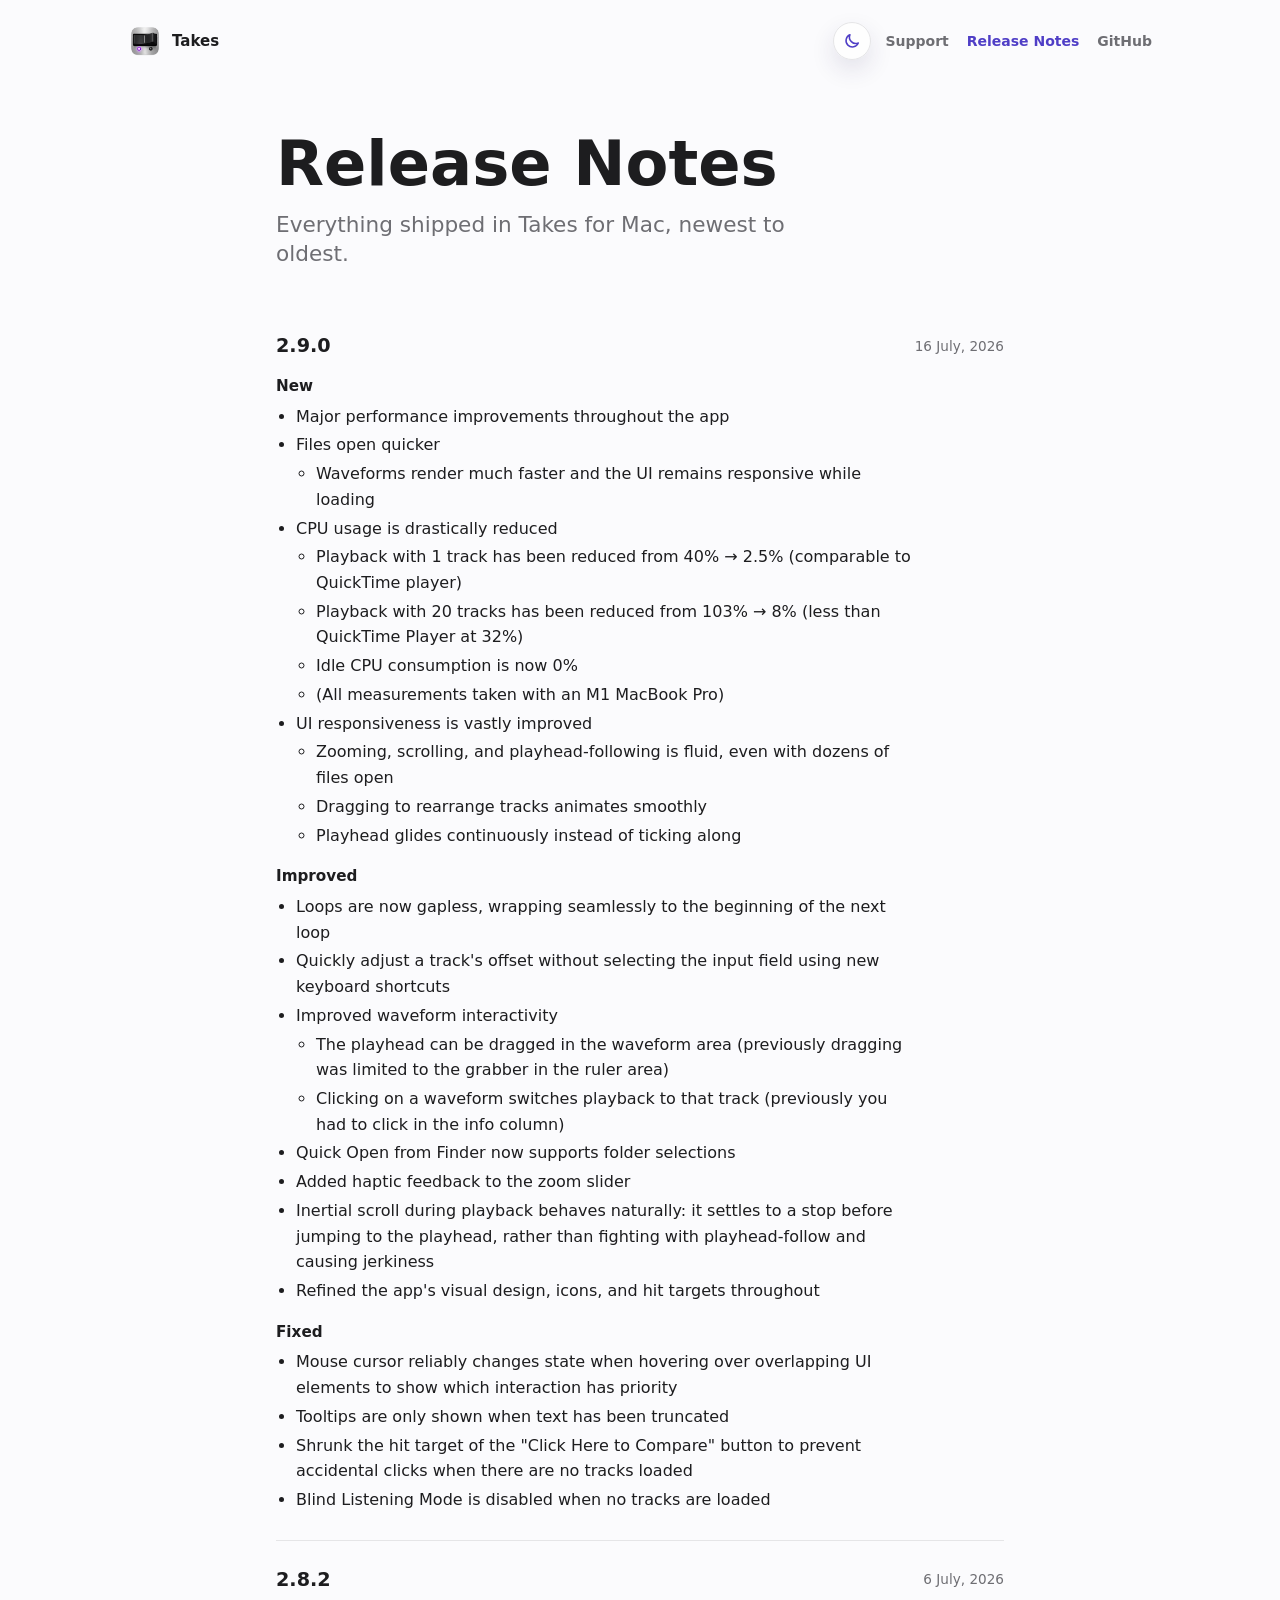
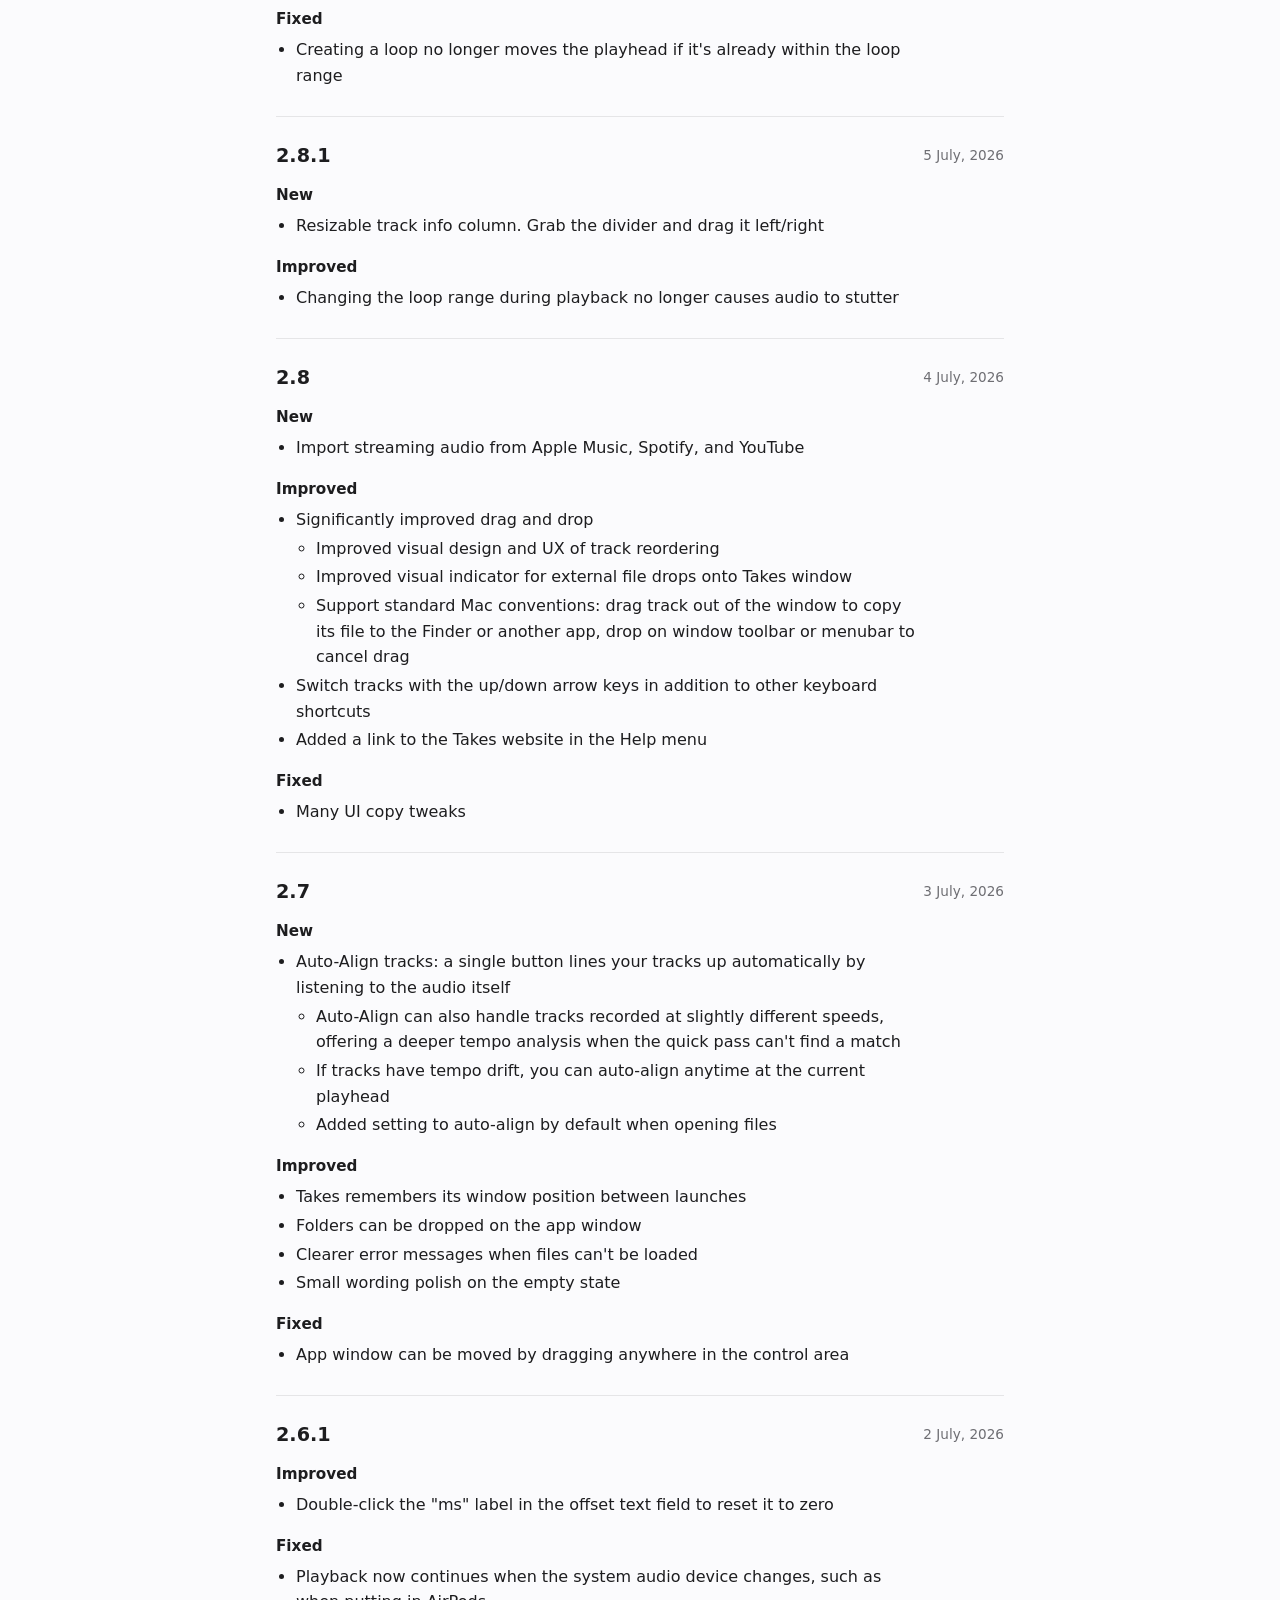
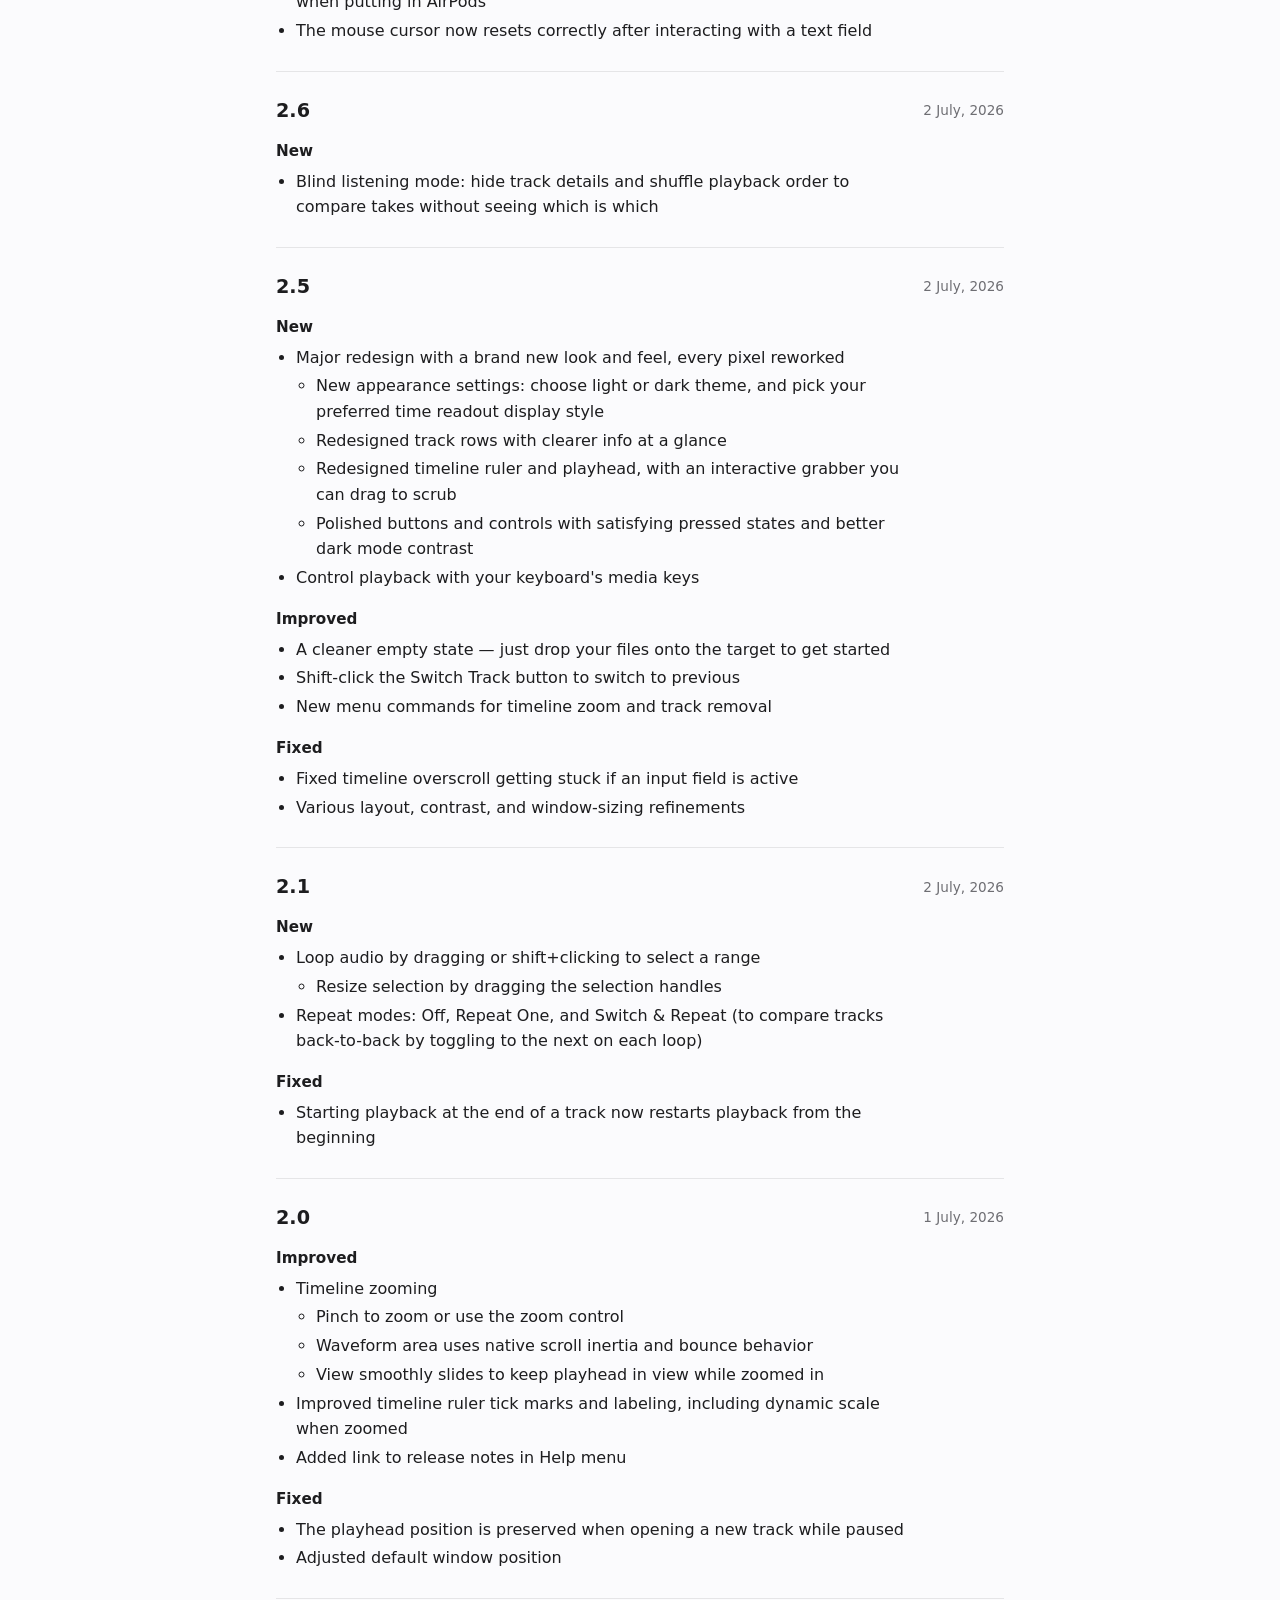
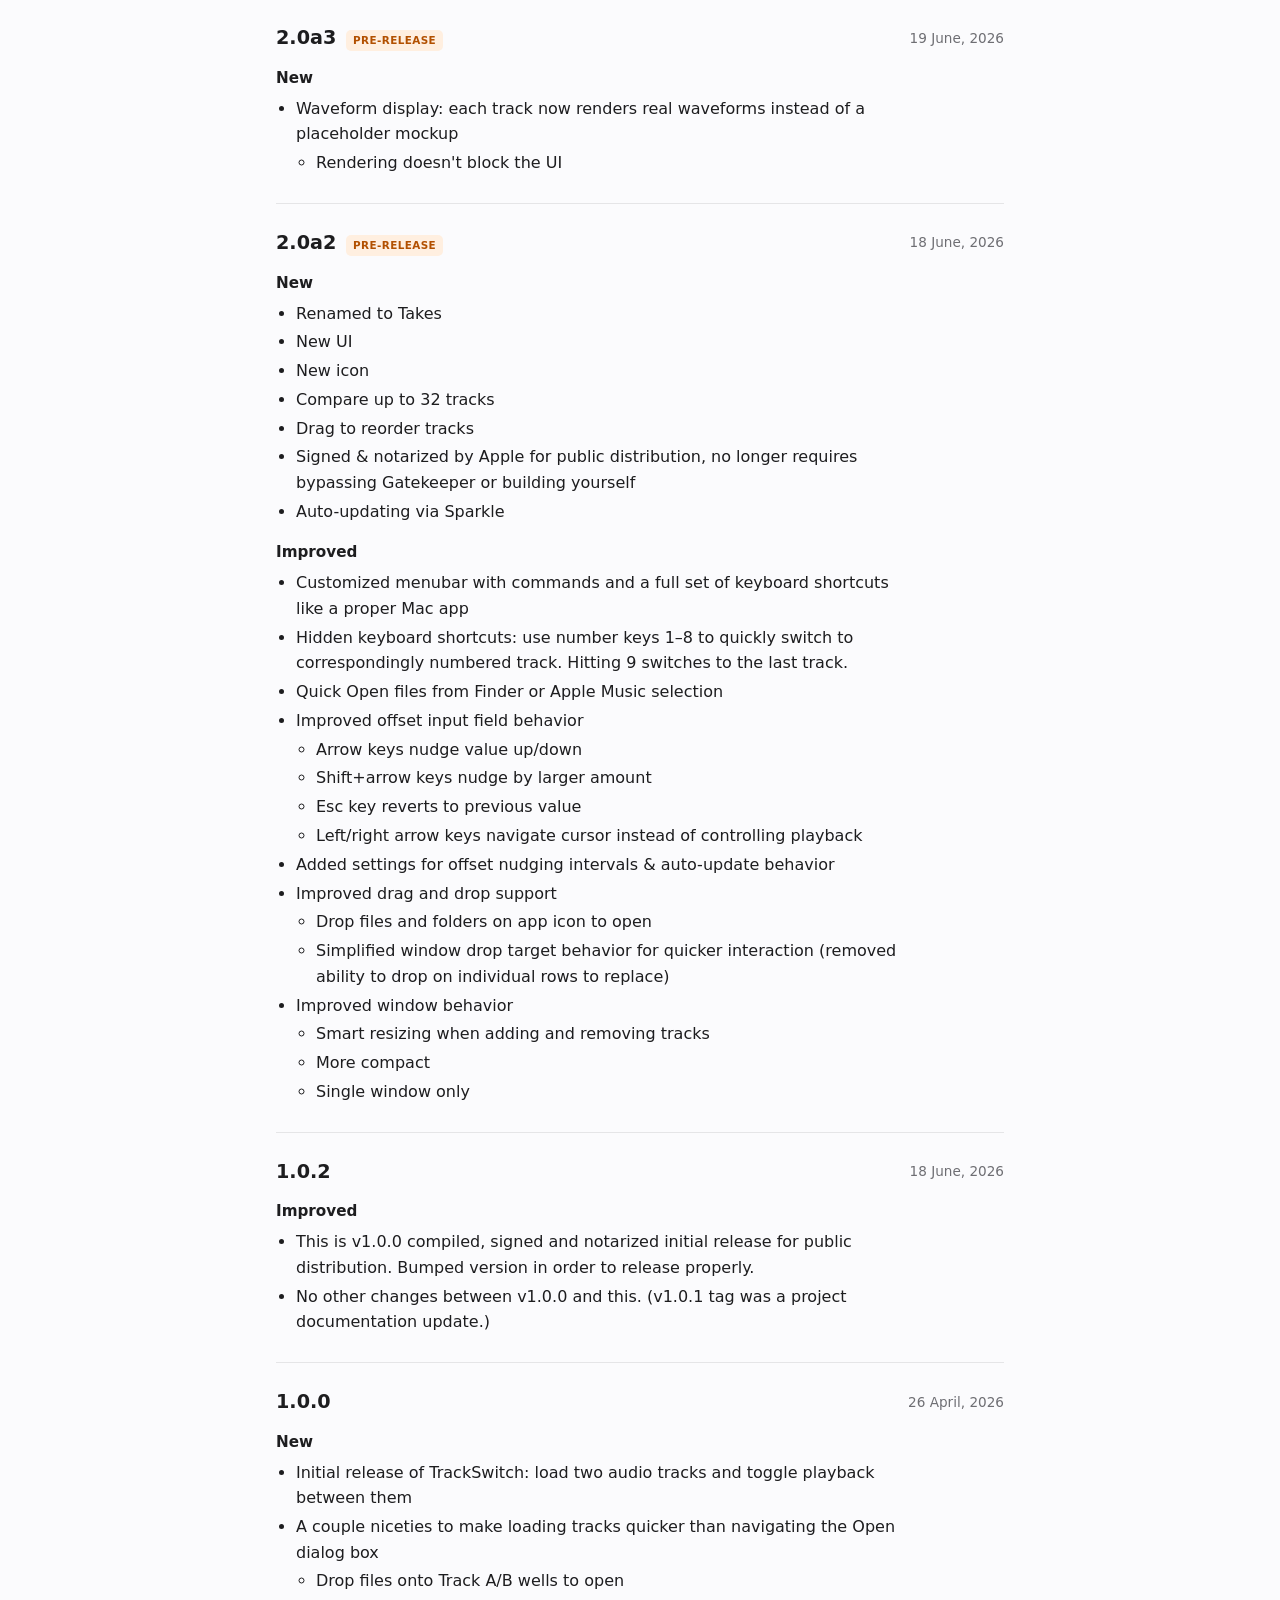
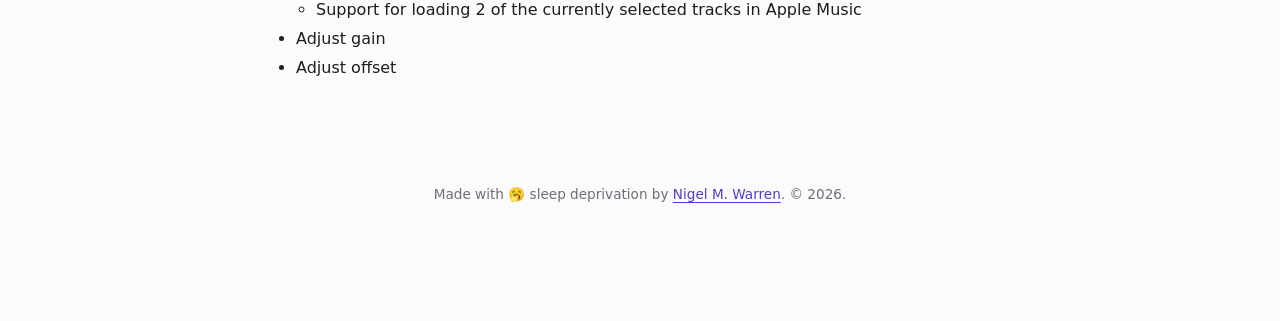
==== commit 12245eb7: "* Update About window * Revise changelog format and supporting files" ====
--- a/website/changelog.html
+++ b/website/changelog.html
@@ -50,7 +50,7 @@
   <main class="page">
     <header class="hero">
       <h1>Release Notes</h1>
-      <p>Everything shipped in Takes for Mac, newest first.</p>
+      <p>Everything shipped in Takes for Mac, newest to oldest.</p>
     </header>
     <section class="release">
       <div class="release-heading">
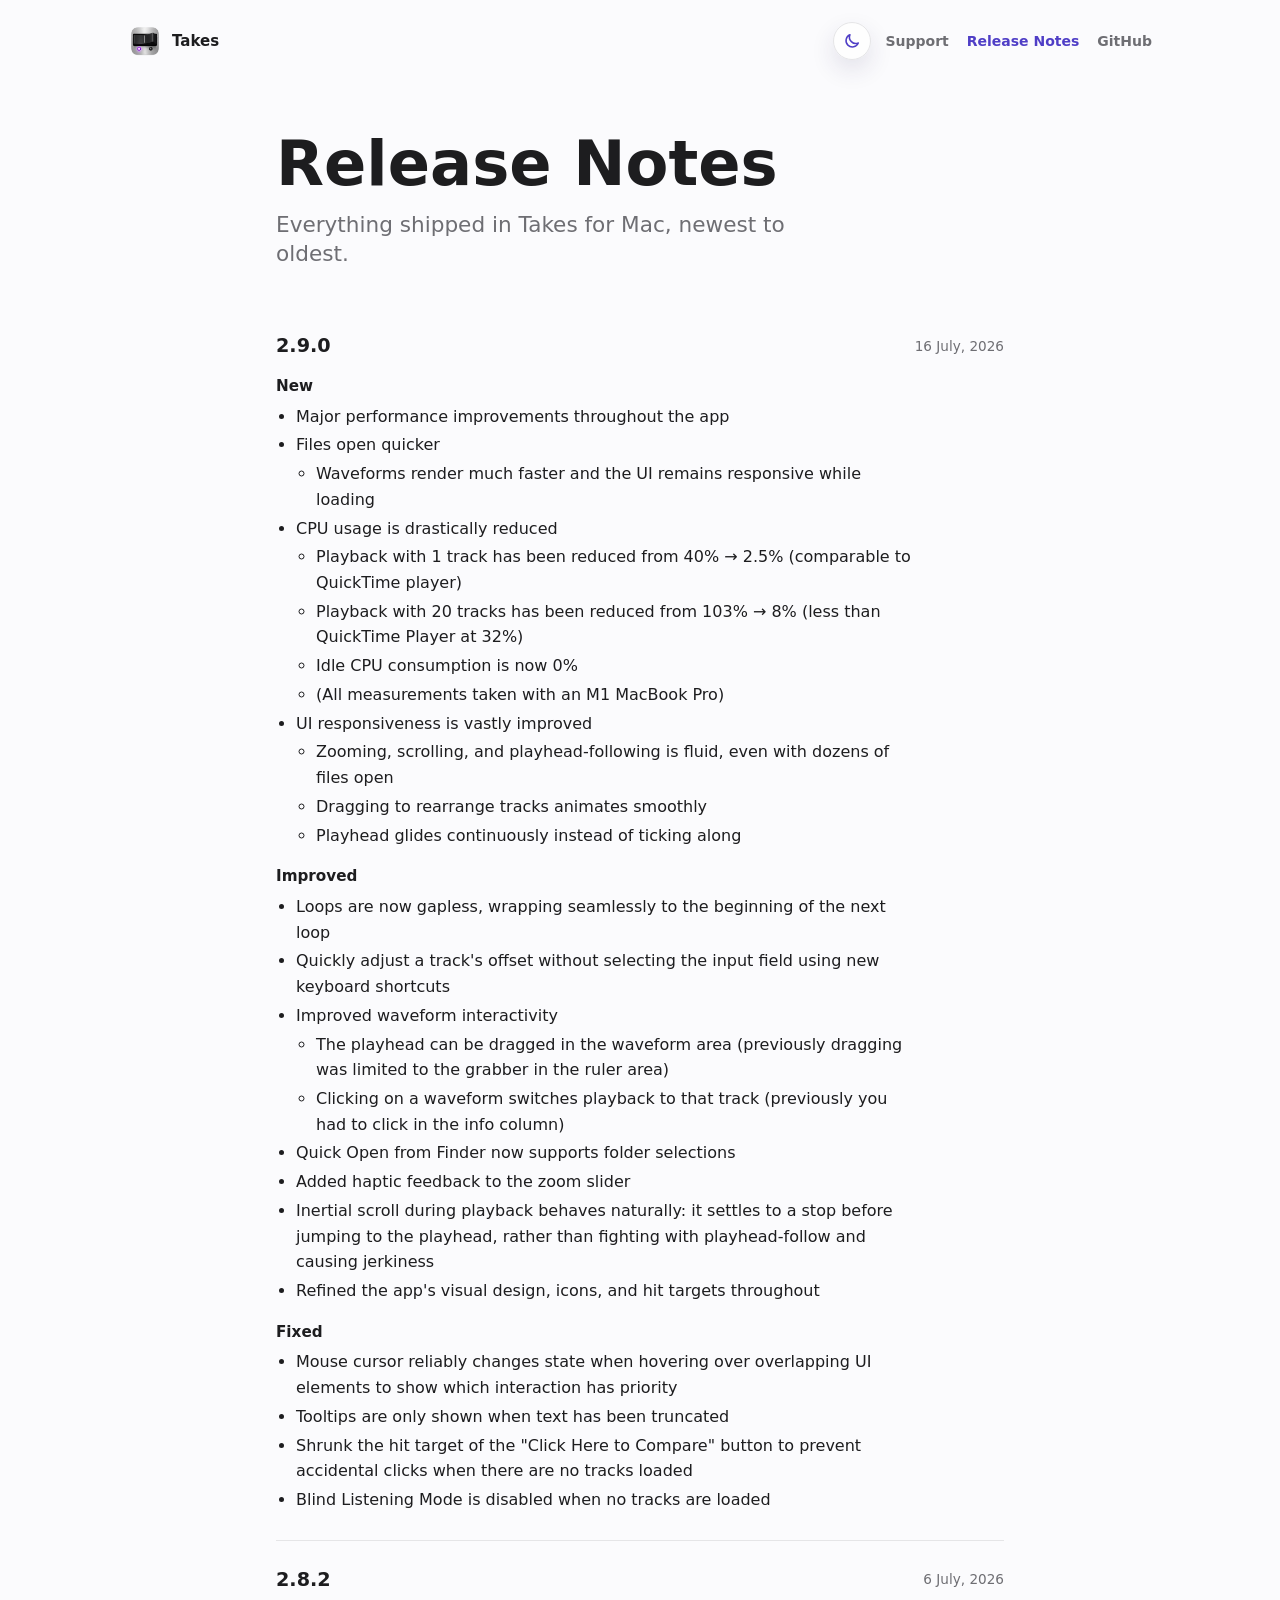
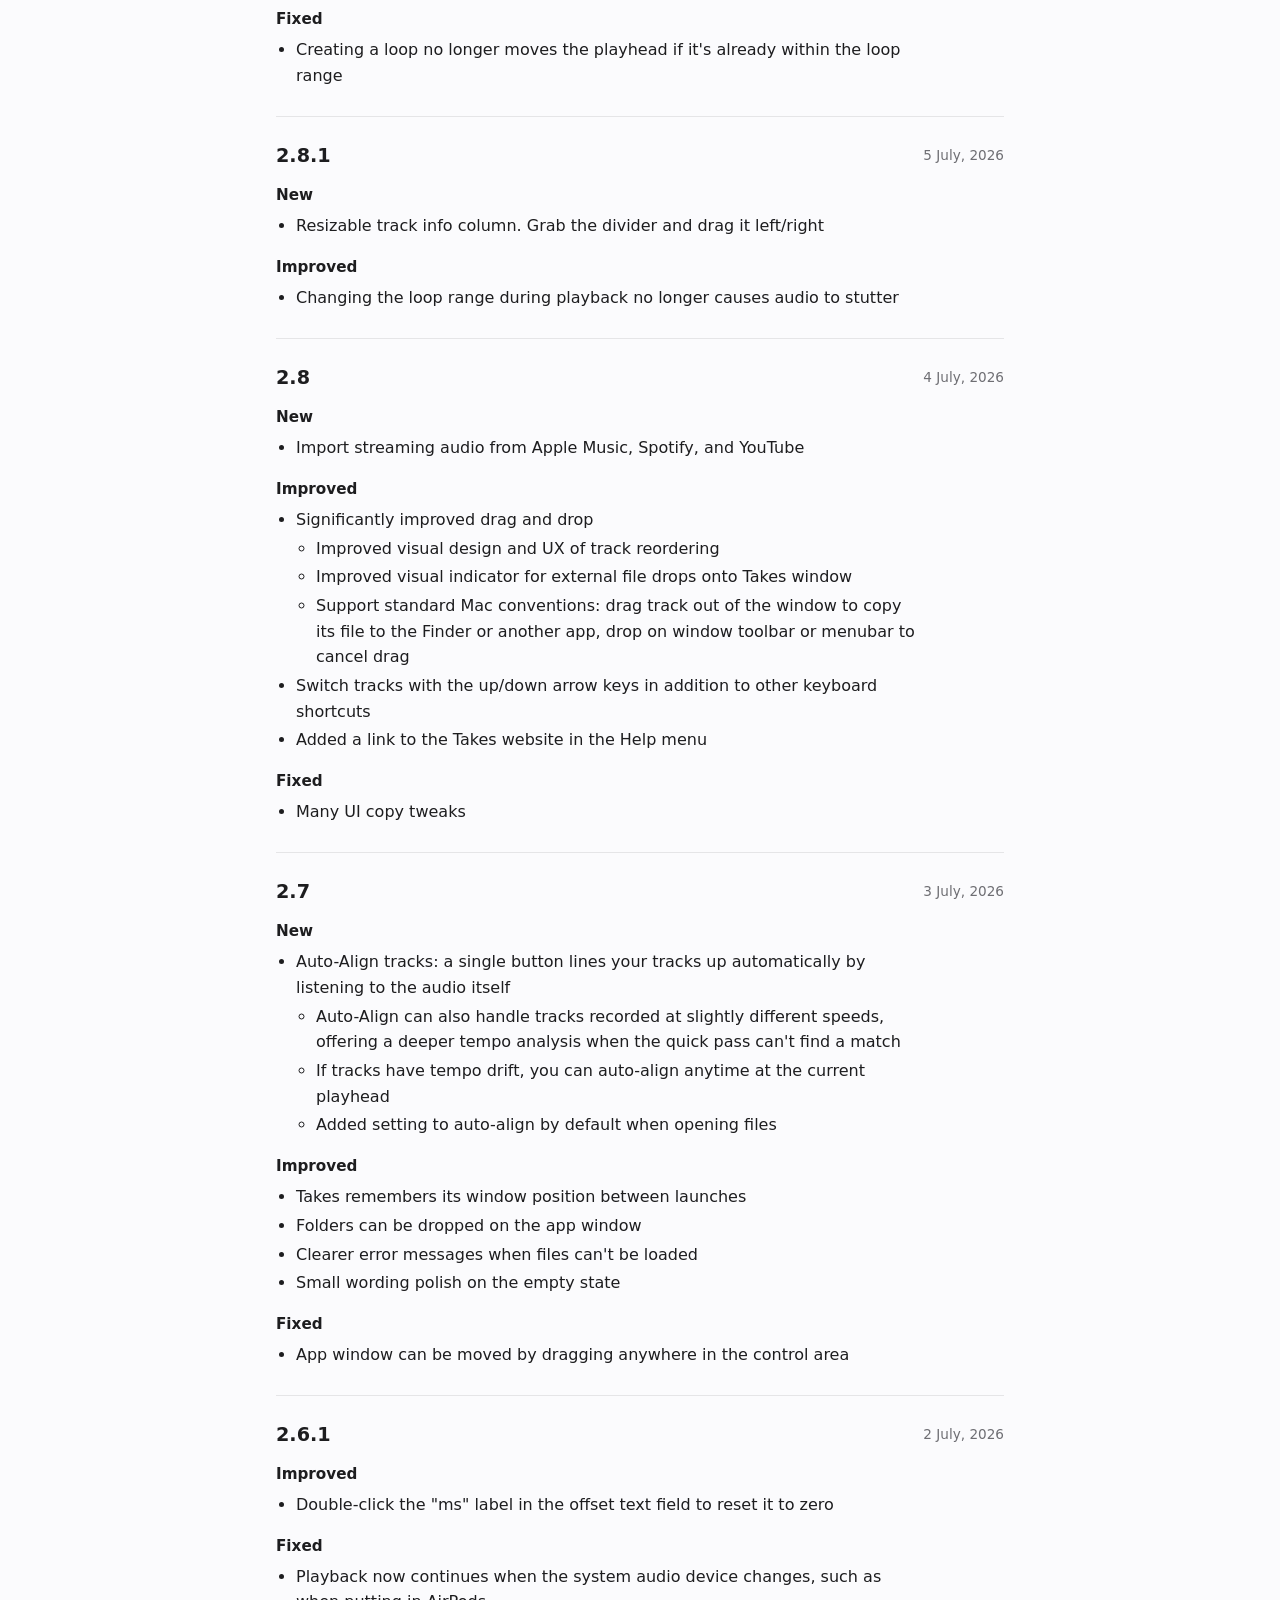
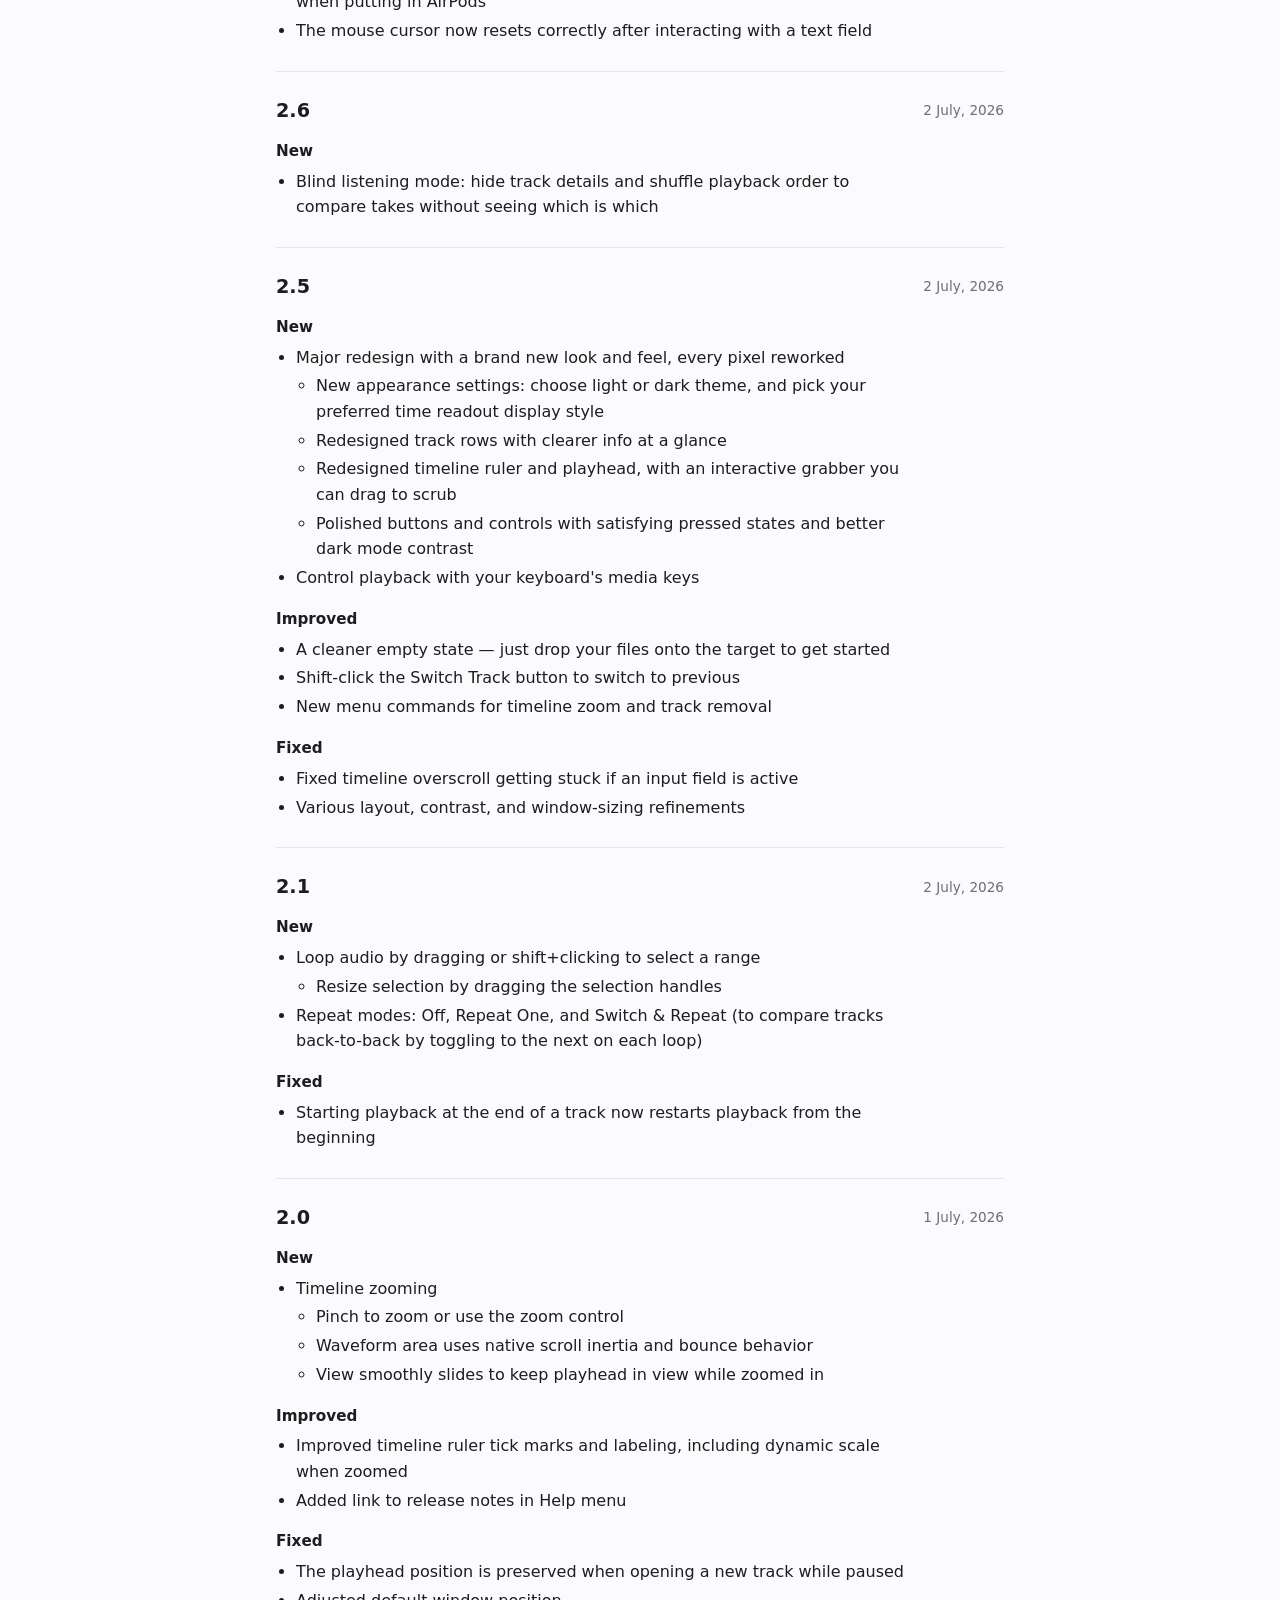
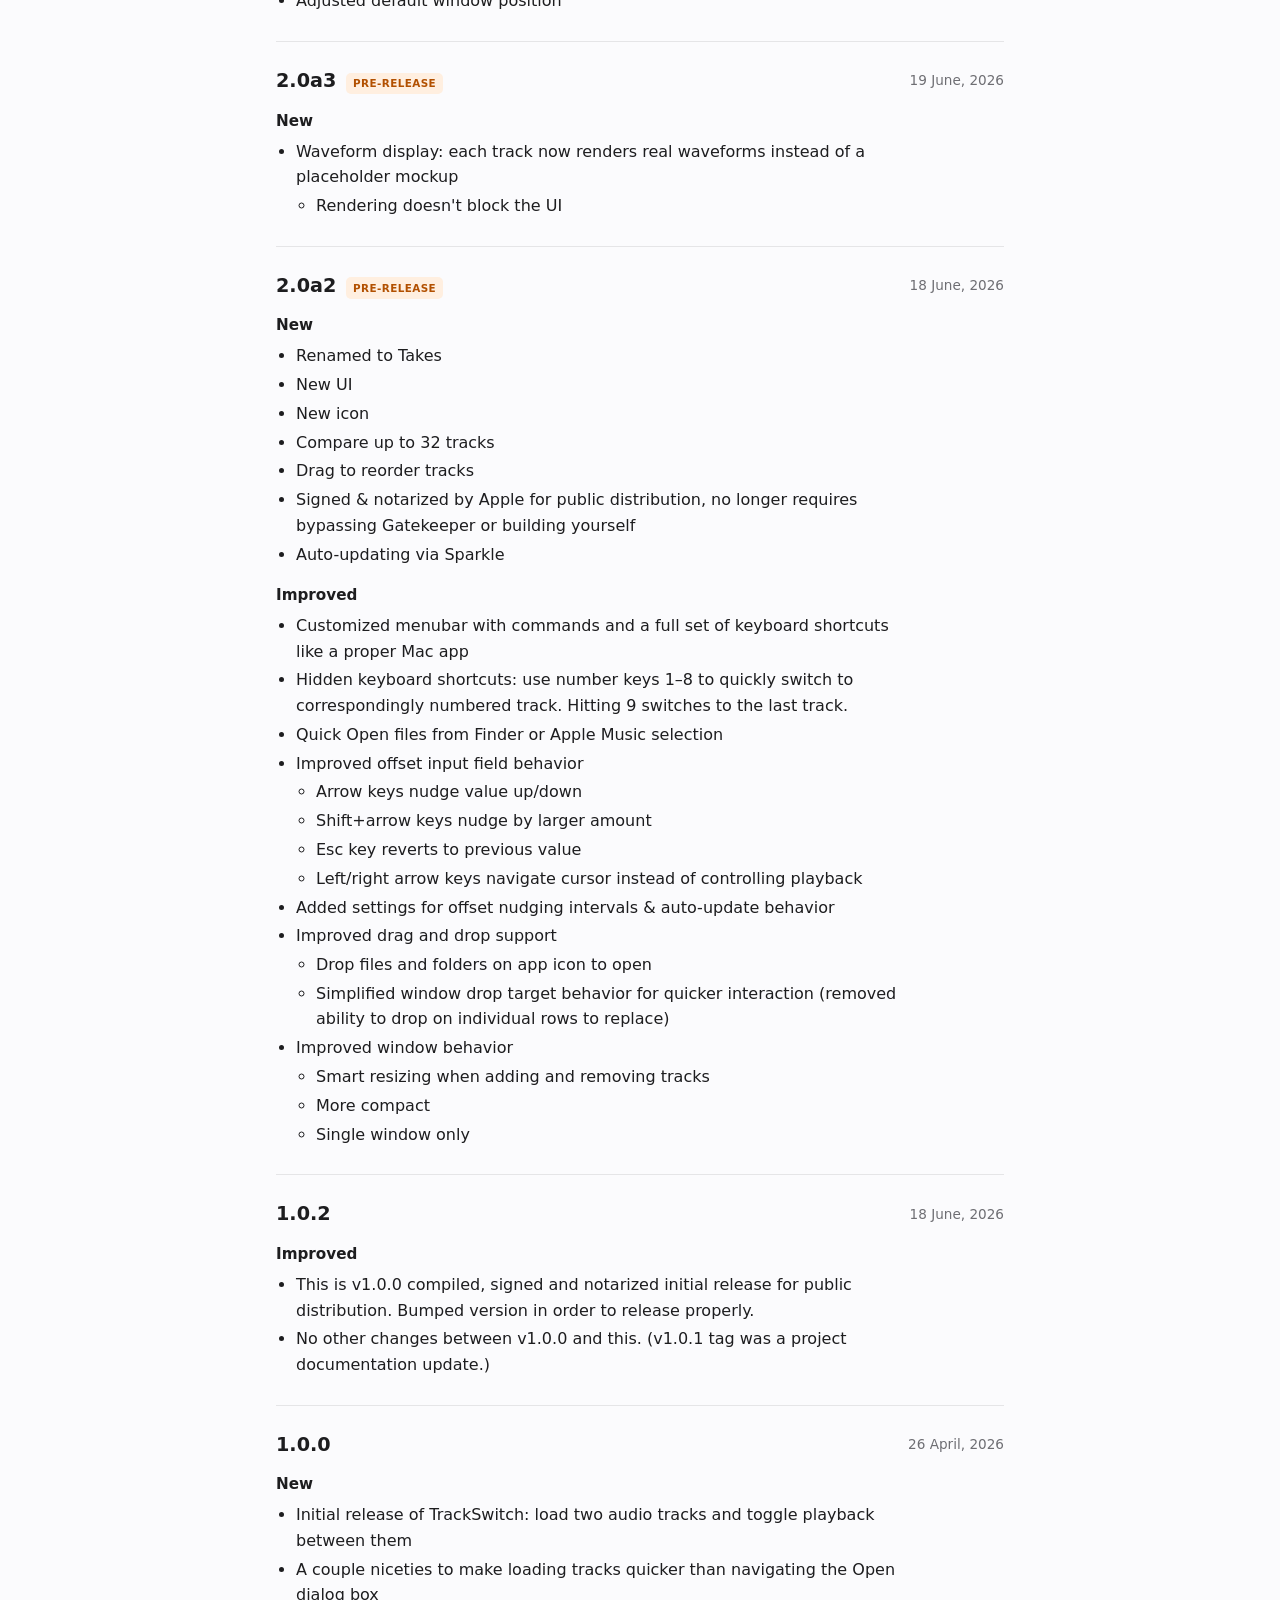
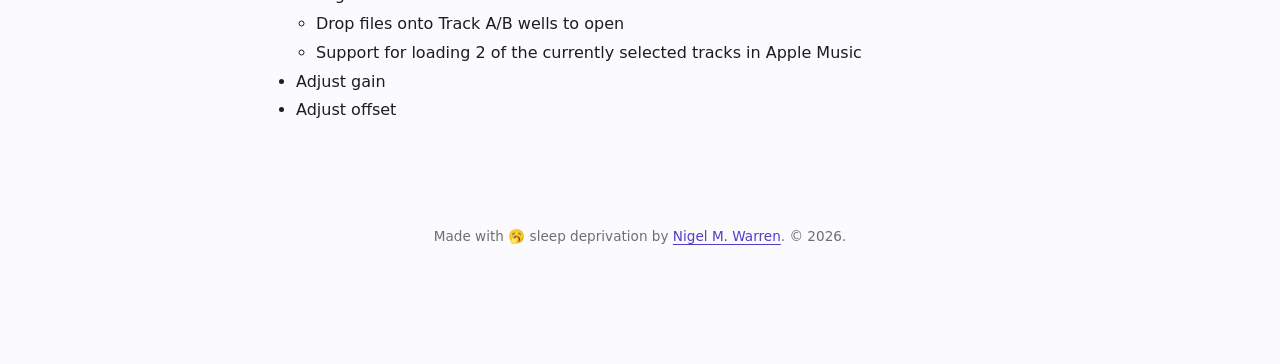
==== commit 362752c3: "Expose website dark mode through standard color-scheme signals" ====
--- a/website/changelog.html
+++ b/website/changelog.html
@@ -13,14 +13,9 @@
   <meta property="og:image:width" content="1200">
   <meta property="og:image:height" content="630">
 
+  <meta name="color-scheme" content="light dark">
   <meta name="theme-color" content="#fbfbfd">
   <link rel="icon" href="favicon.svg" type="image/svg+xml">
-  <script>
-    (() => {
-      const prefersDark = window.matchMedia("(prefers-color-scheme: dark)").matches;
-      document.documentElement.dataset.theme = prefersDark ? "dark" : "light";
-    })();
-  </script>
   <link rel="stylesheet" href="styles.css">
 </head>
 <body class="changelog-page">
@@ -151,8 +146,10 @@
         <h2>2.0</h2>
         <p class="meta">1 July, 2026</p>
       </div>
-      <div class="notes"><h3>Improved</h3>
-<ul><li>Timeline zooming<ul><li>Pinch to zoom or use the zoom control</li><li>Waveform area uses native scroll inertia and bounce behavior</li><li>View smoothly slides to keep playhead in view while zoomed in</li></ul></li><li>Improved timeline ruler tick marks and labeling, including dynamic scale when zoomed</li><li>Added link to release notes in Help menu</li></ul>
+      <div class="notes"><h3>New</h3>
+<ul><li>Timeline zooming<ul><li>Pinch to zoom or use the zoom control</li><li>Waveform area uses native scroll inertia and bounce behavior</li><li>View smoothly slides to keep playhead in view while zoomed in</li></ul></li></ul>
+<h3>Improved</h3>
+<ul><li>Improved timeline ruler tick marks and labeling, including dynamic scale when zoomed</li><li>Added link to release notes in Help menu</li></ul>
 <h3>Fixed</h3>
 <ul><li>The playhead position is preserved when opening a new track while paused</li><li>Adjusted default window position</li></ul></div>
     </section>
@@ -209,15 +206,17 @@
         dark: "#111114"
       };
 
-      function runThemeTransition(nextTheme) {
+      function runThemeTransition(nextTheme, manual = false) {
         document.startViewTransition(() => {
-          applyTheme(nextTheme);
+          applyTheme(nextTheme, manual);
         });
       }
 
-      function applyTheme(theme) {
+      function applyTheme(theme, manual = false) {
         const isDark = theme === "dark";
-        root.dataset.theme = theme;
+        if (manual) {
+          root.dataset.theme = theme;
+        }
         themeToggle?.setAttribute("aria-pressed", String(isDark));
         themeToggle?.setAttribute("aria-label", isDark ? "Switch to light mode" : "Switch to dark mode");
         if (themeToggle) {
@@ -226,11 +225,15 @@
         themeColor?.setAttribute("content", themeMetaColors[theme]);
       }
 
-      applyTheme(root.dataset.theme || (mediaQuery.matches ? "dark" : "light"));
+      function currentTheme() {
+        return root.dataset.theme || (mediaQuery.matches ? "dark" : "light");
+      }
+
+      applyTheme(currentTheme());
 
       themeToggle?.addEventListener("click", () => {
         hasManualTheme = true;
-        runThemeTransition(root.dataset.theme === "dark" ? "light" : "dark");
+        runThemeTransition(currentTheme() === "dark" ? "light" : "dark", true);
       });
 
       menuButton?.addEventListener("click", () => {
--- a/website/styles.css
+++ b/website/styles.css
@@ -39,6 +39,7 @@
 }
 
 html[data-theme="dark"] {
+  color-scheme: dark;
   --ink: #f5f3ff;
   --muted: #c9c5d8;
   --quiet: #9d98b5;
@@ -75,6 +76,50 @@
   --feature-heading: #ded9ee;
 }
 
+html[data-theme="light"] {
+  color-scheme: light;
+}
+
+@media (prefers-color-scheme: dark) {
+  :root:not([data-theme]) {
+    color-scheme: dark;
+    --ink: #f5f3ff;
+    --muted: #c9c5d8;
+    --quiet: #9d98b5;
+    --line: rgba(232, 226, 255, 0.16);
+    --line-soft: rgba(232, 226, 255, 0.11);
+    --nav-hover: #d8d0ff;
+    --page-gradient-one: rgba(134, 111, 255, 0.24);
+    --page-gradient-two: rgba(246, 189, 98, 0.12);
+    --band: rgba(21, 18, 34, 0.58);
+    --band-line: rgba(255, 255, 255, 0.08);
+    --panel: rgba(32, 28, 48, 0.78);
+    --panel-strong: rgba(46, 39, 67, 0.9);
+    --pill: rgba(33, 29, 49, 0.82);
+    --brand: #9a88ff;
+    --brand-dark: #c9c0ff;
+    --brand-soft: rgba(154, 136, 255, 0.18);
+    --gold: #ffd083;
+    --surface: #0f0d18;
+    --shadow: 0 26px 70px rgba(0, 0, 0, 0.42);
+    --button-shadow: 0 16px 38px rgba(99, 82, 224, 0.34);
+    --hero-shadow-one: rgba(0, 0, 0, 0.48);
+    --hero-shadow-two: rgba(121, 104, 255, 0.2);
+    --key-bg: linear-gradient(180deg, #312b48 0%, #211d31 100%);
+    --key-border: rgba(201, 192, 255, 0.2);
+    --key-border-bottom: rgba(10, 8, 18, 0.85);
+    --key-inset: rgba(255, 255, 255, 0.11);
+    --key-lift: rgba(255, 255, 255, 0.04);
+    --key-depth: rgba(0, 0, 0, 0.32);
+    --theme-toggle-bg: rgba(32, 28, 48, 0.82);
+    --theme-toggle-hover: rgba(54, 47, 78, 0.95);
+    --theme-toggle-icon: #ffd083;
+    --theme-toggle-shadow: 0 12px 26px rgba(0, 0, 0, 0.34);
+    --menu-bg: rgba(32, 28, 48, 0.97);
+    --feature-heading: #ded9ee;
+  }
+}
+
 * {
   box-sizing: border-box;
 }
@@ -551,12 +596,6 @@
   gap: 16px;
 }
 
-@media (max-width: 800px) {
-  .feature {
-    flex-basis: calc((100% - 24px) / 2);
-  }
-}
-
 /* Support page overrides and sections. */
 body.support-page * {
   box-sizing: border-box;
@@ -1206,12 +1245,72 @@
   background: #3a2410;
 }
 
+/* Keep system-selected dark mode in sync with the explicit dark-theme rules. */
+@media (prefers-color-scheme: dark) {
+  :root:not([data-theme]) .theme-toggle .moon-icon,
+  :root:not([data-theme]) body.support-page .theme-toggle .moon-icon,
+  :root:not([data-theme]) body.changelog-page .theme-toggle .moon-icon {
+    display: none;
+  }
+
+  :root:not([data-theme]) .theme-toggle .sun-icon,
+  :root:not([data-theme]) body.support-page .theme-toggle .sun-icon,
+  :root:not([data-theme]) body.changelog-page .theme-toggle .sun-icon {
+    display: block;
+  }
+
+  :root:not([data-theme]) .button {
+    color: #100d1b;
+  }
+
+  :root:not([data-theme]) .feature {
+    background:
+      linear-gradient(180deg, rgba(255, 255, 255, 0.08), rgba(255, 255, 255, 0)),
+      radial-gradient(
+        circle at 18% 0%,
+        rgba(var(--feature-accent-rgb), 0.18),
+        transparent 13rem
+      ),
+      var(--panel);
+    box-shadow:
+      0 18px 44px rgba(0, 0, 0, 0.22),
+      inset 0 1px 0 rgba(255, 255, 255, 0.08);
+  }
+
+  :root:not([data-theme]) body.changelog-page {
+    --ink: #f5f5f7;
+    --muted: #98989d;
+    --line: #2c2c2e;
+    --accent: var(--brand-dark);
+    --surface: #111114;
+  }
+
+  :root:not([data-theme]):has(body.changelog-page) {
+    background: #111114;
+  }
+
+  :root:not([data-theme]) body.changelog-page .release {
+    border-color: var(--line);
+  }
+
+  :root:not([data-theme]) body.changelog-page .badge {
+    color: #ffb066;
+    background: #3a2410;
+  }
+}
+
 body.changelog-page .hero {
   text-align: start;
 }
 
 body.changelog-page .release h2 {
   line-height: 1.6;
+}
+
+@media (max-width: 800px) {
+  .feature {
+    flex-basis: calc((100% - 24px) / 2);
+  }
 }
 
 /* Consolidated mobile layout. */
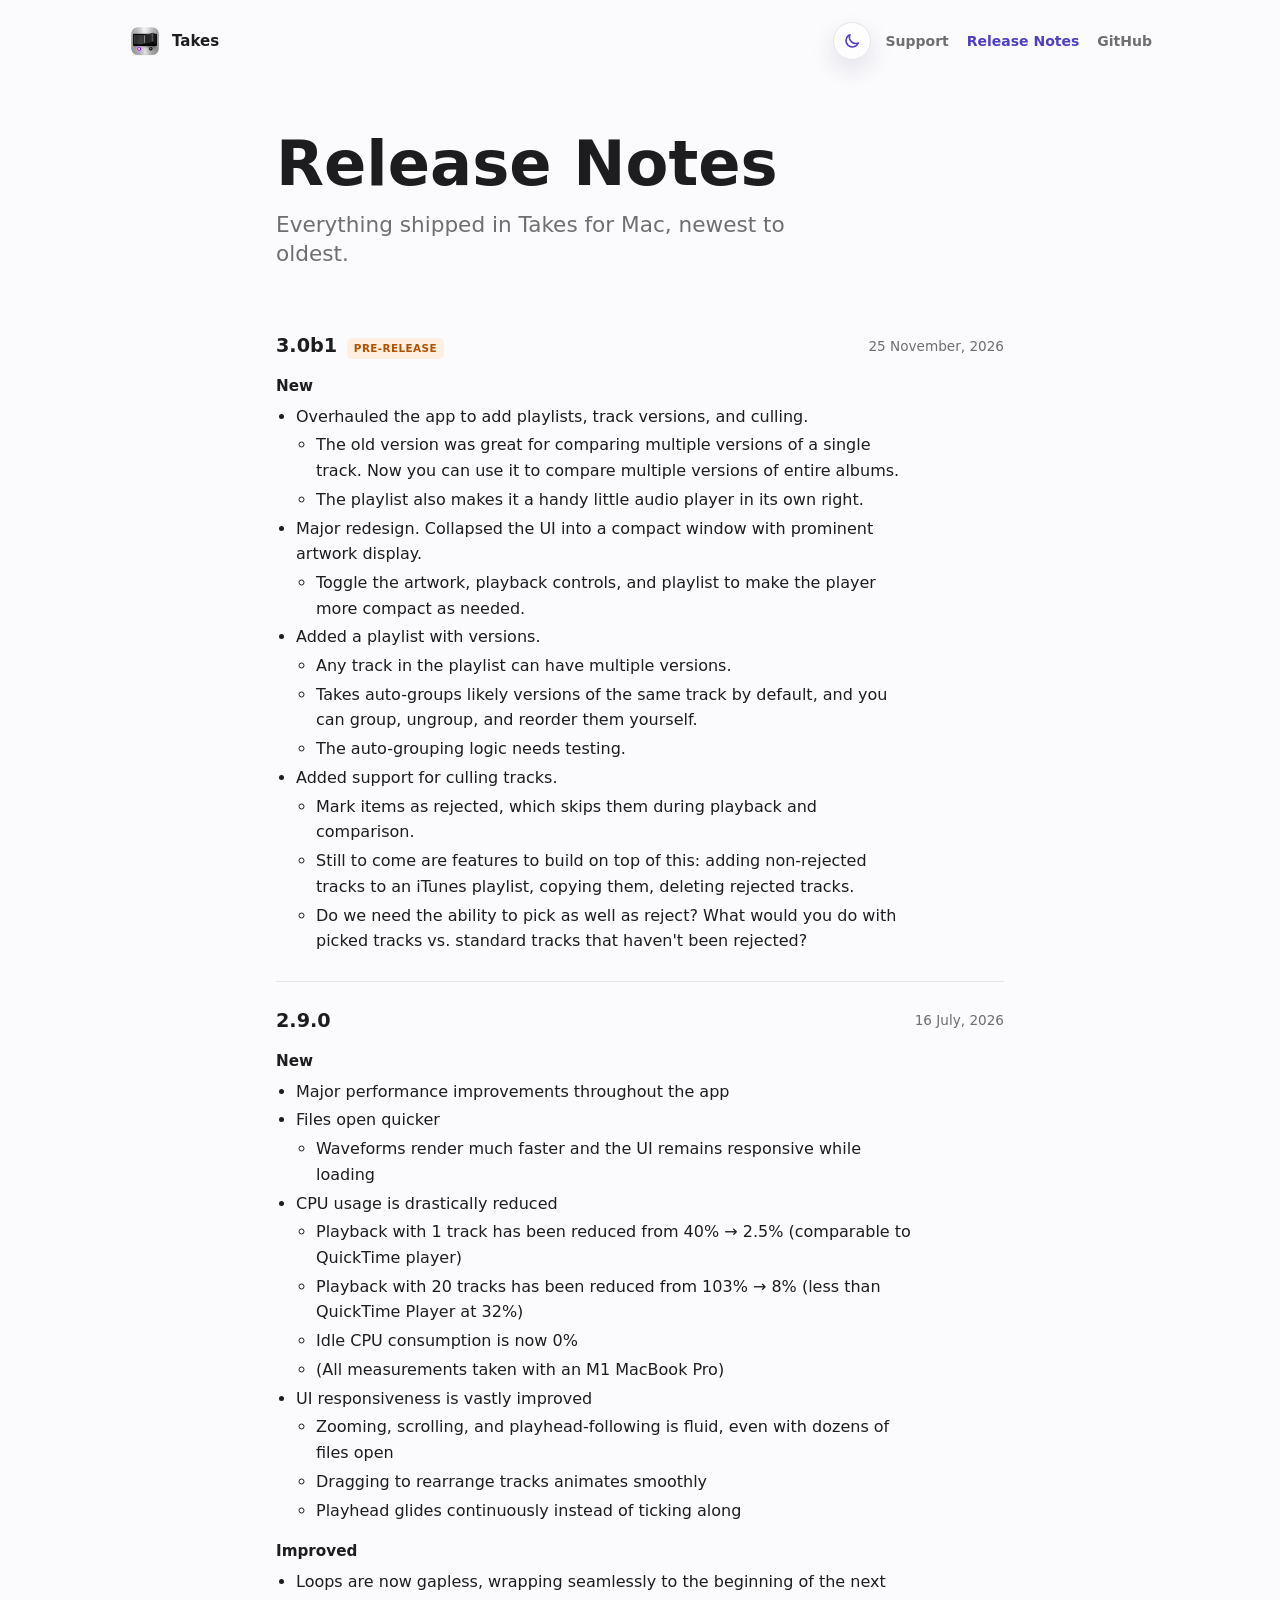
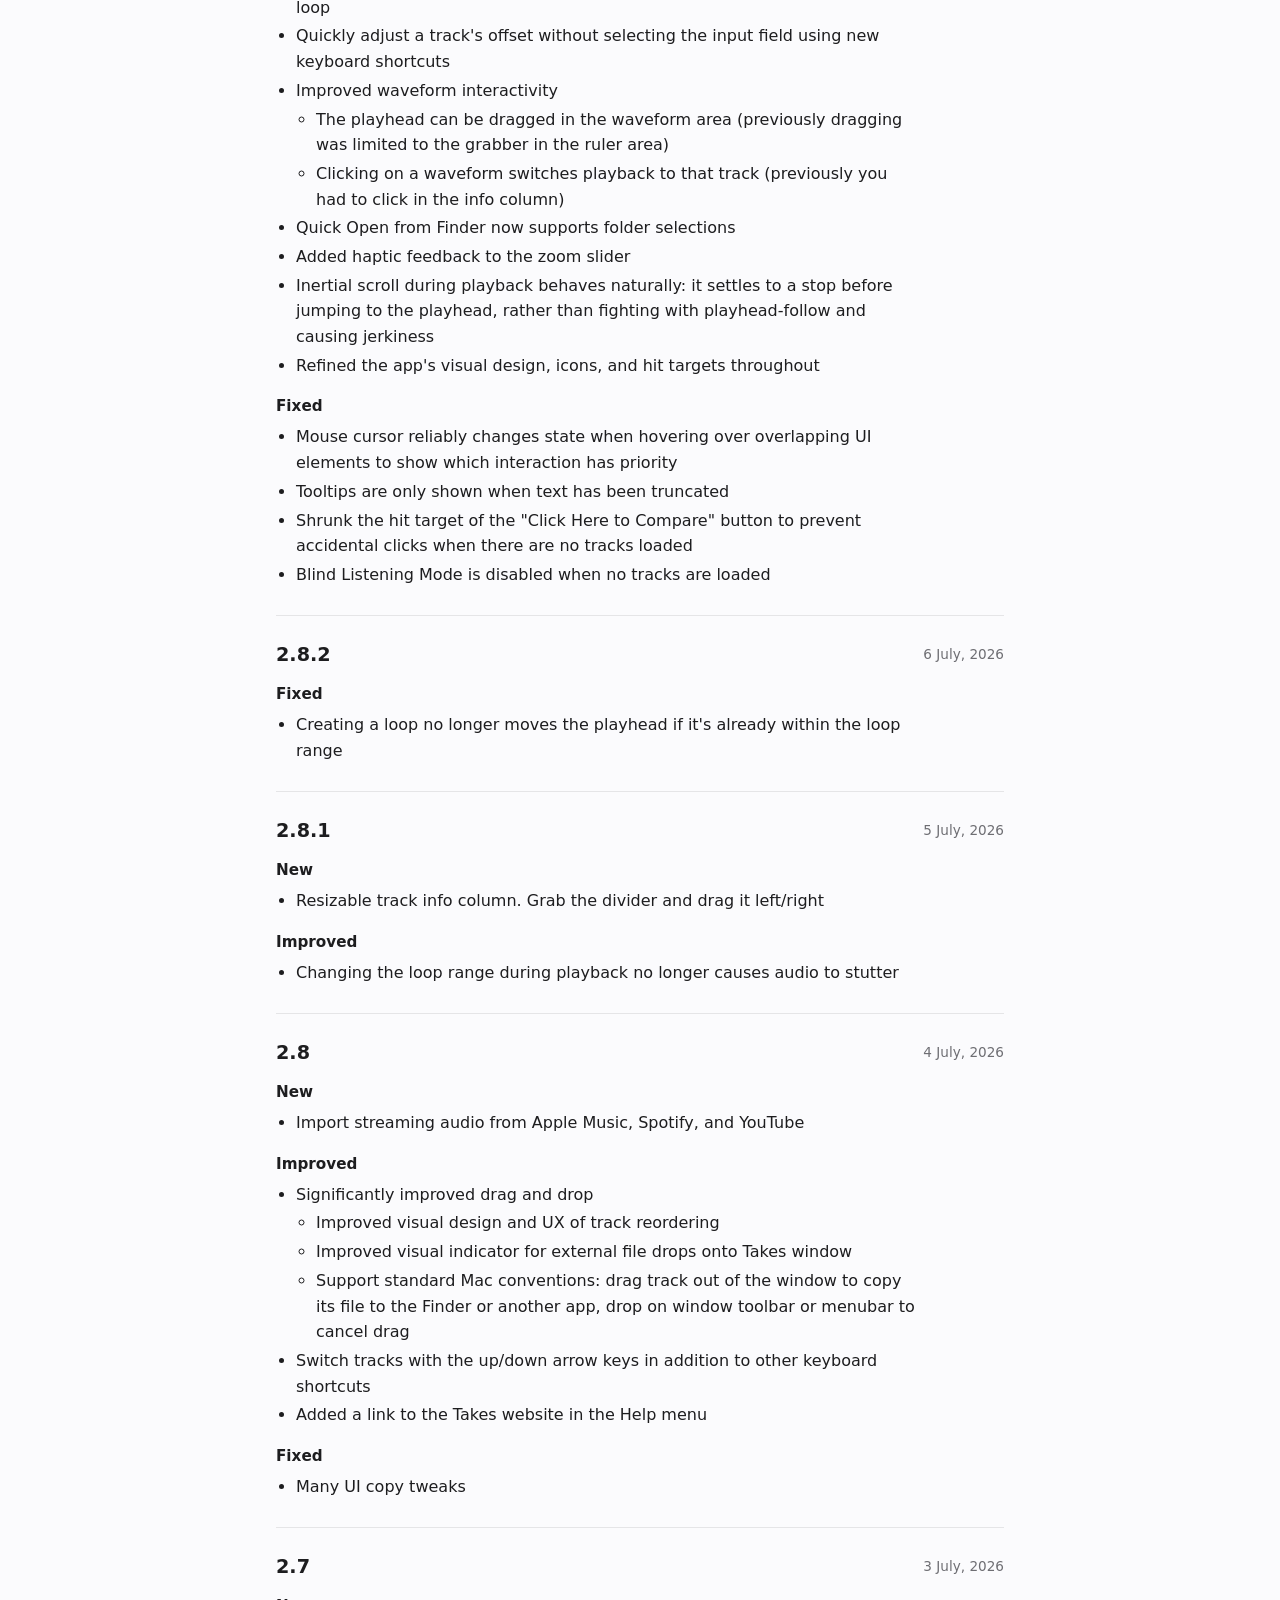
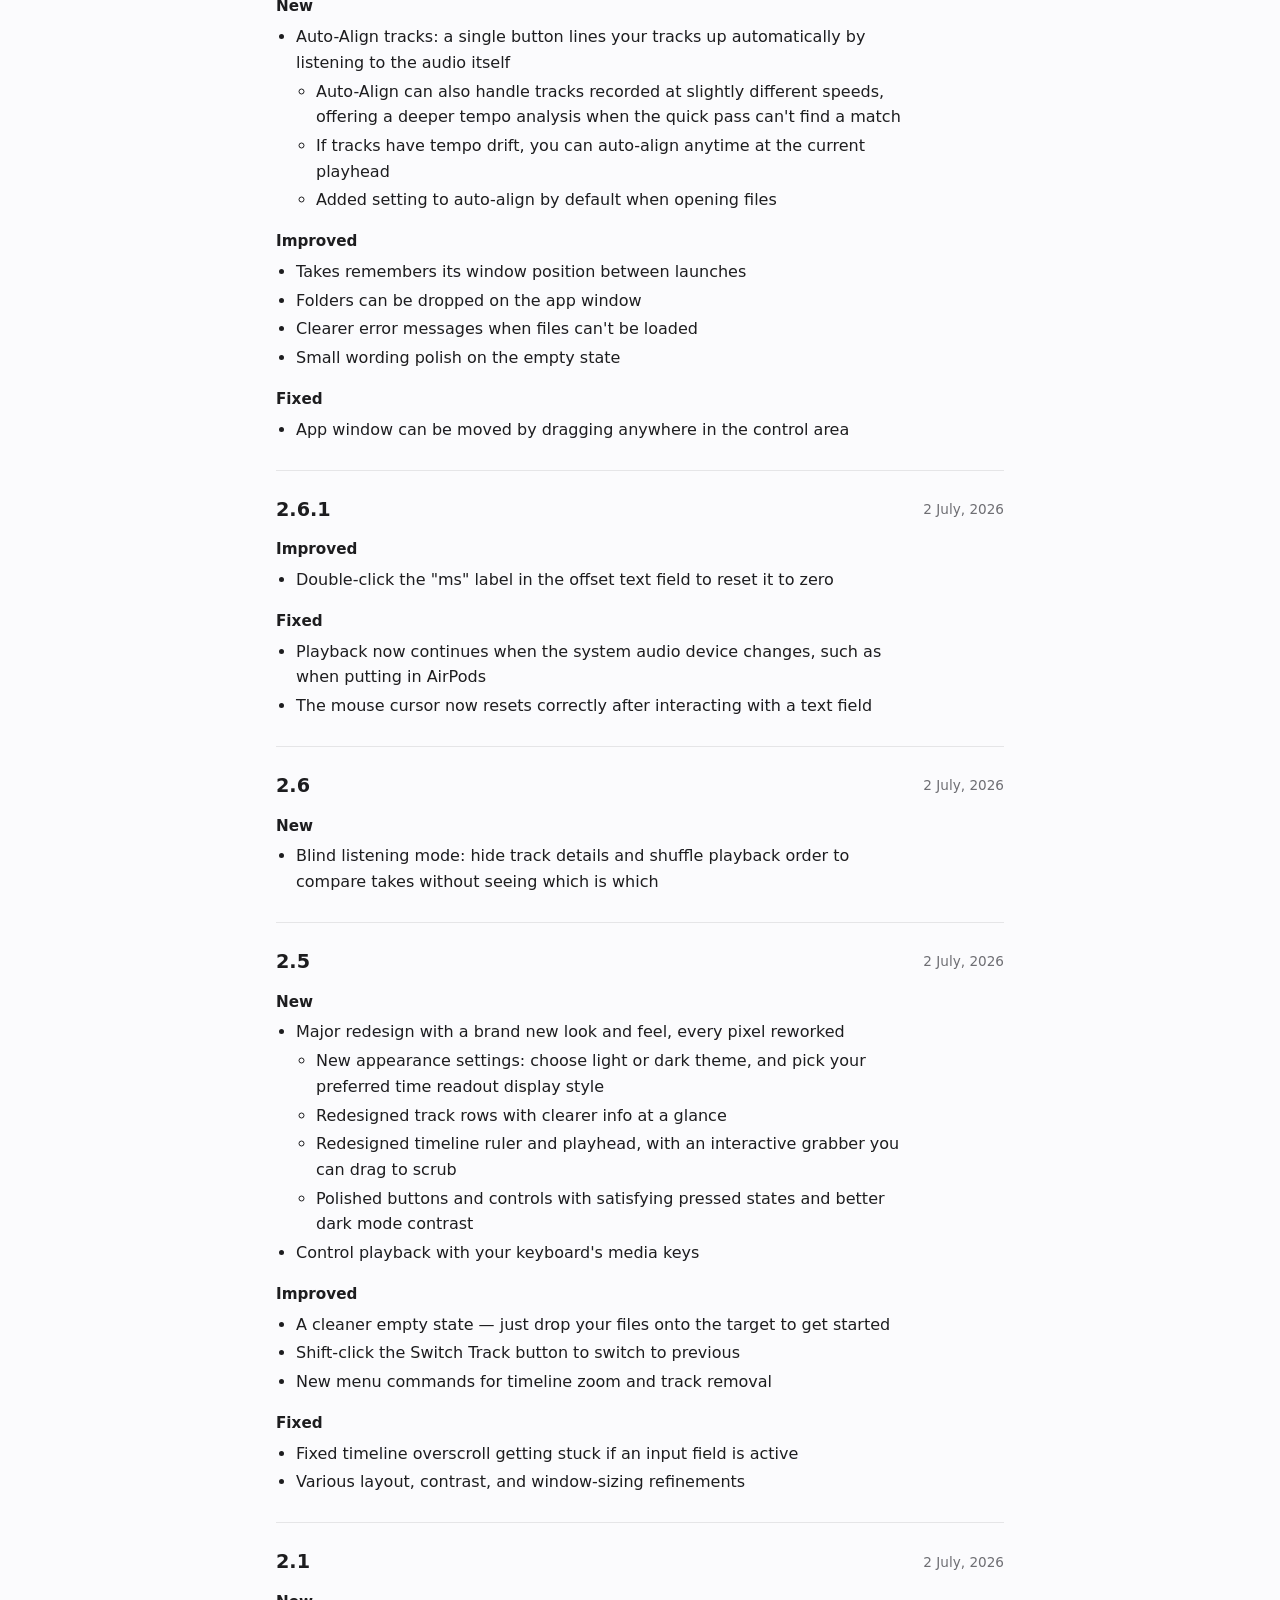
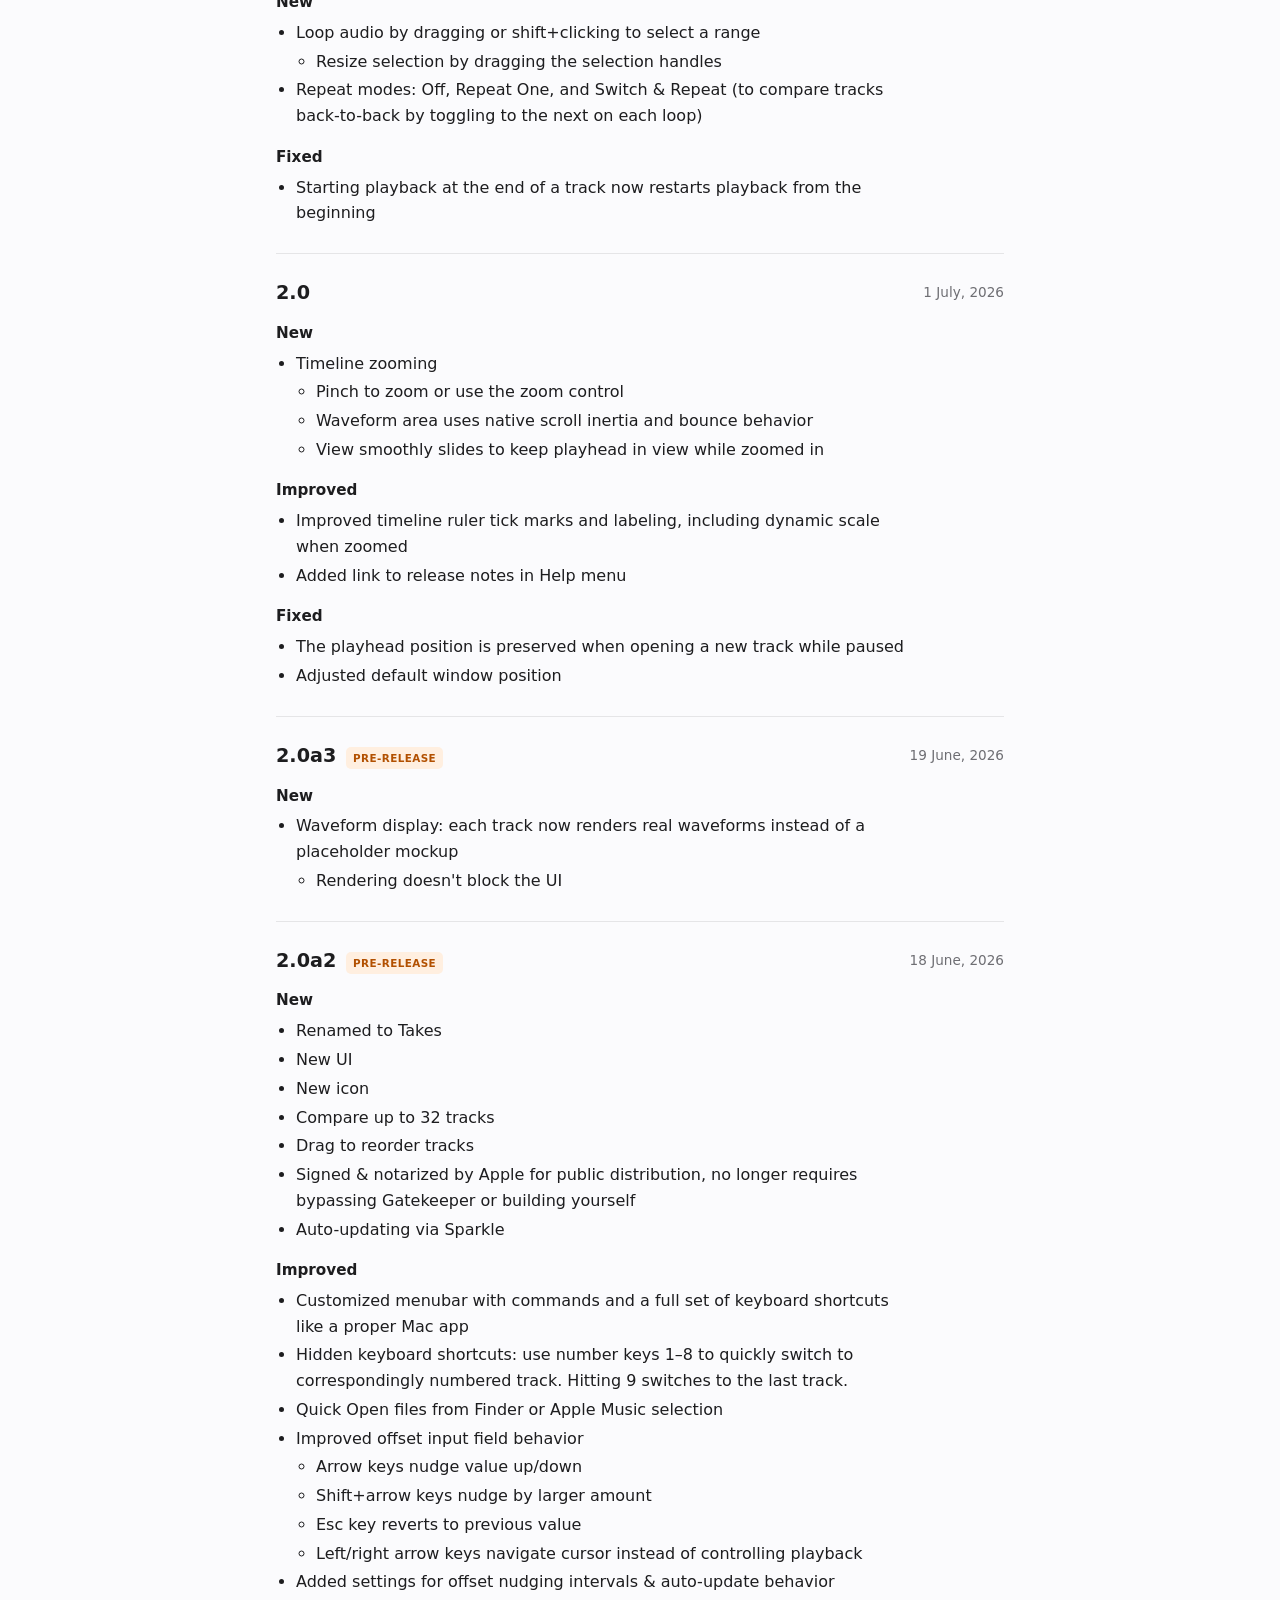
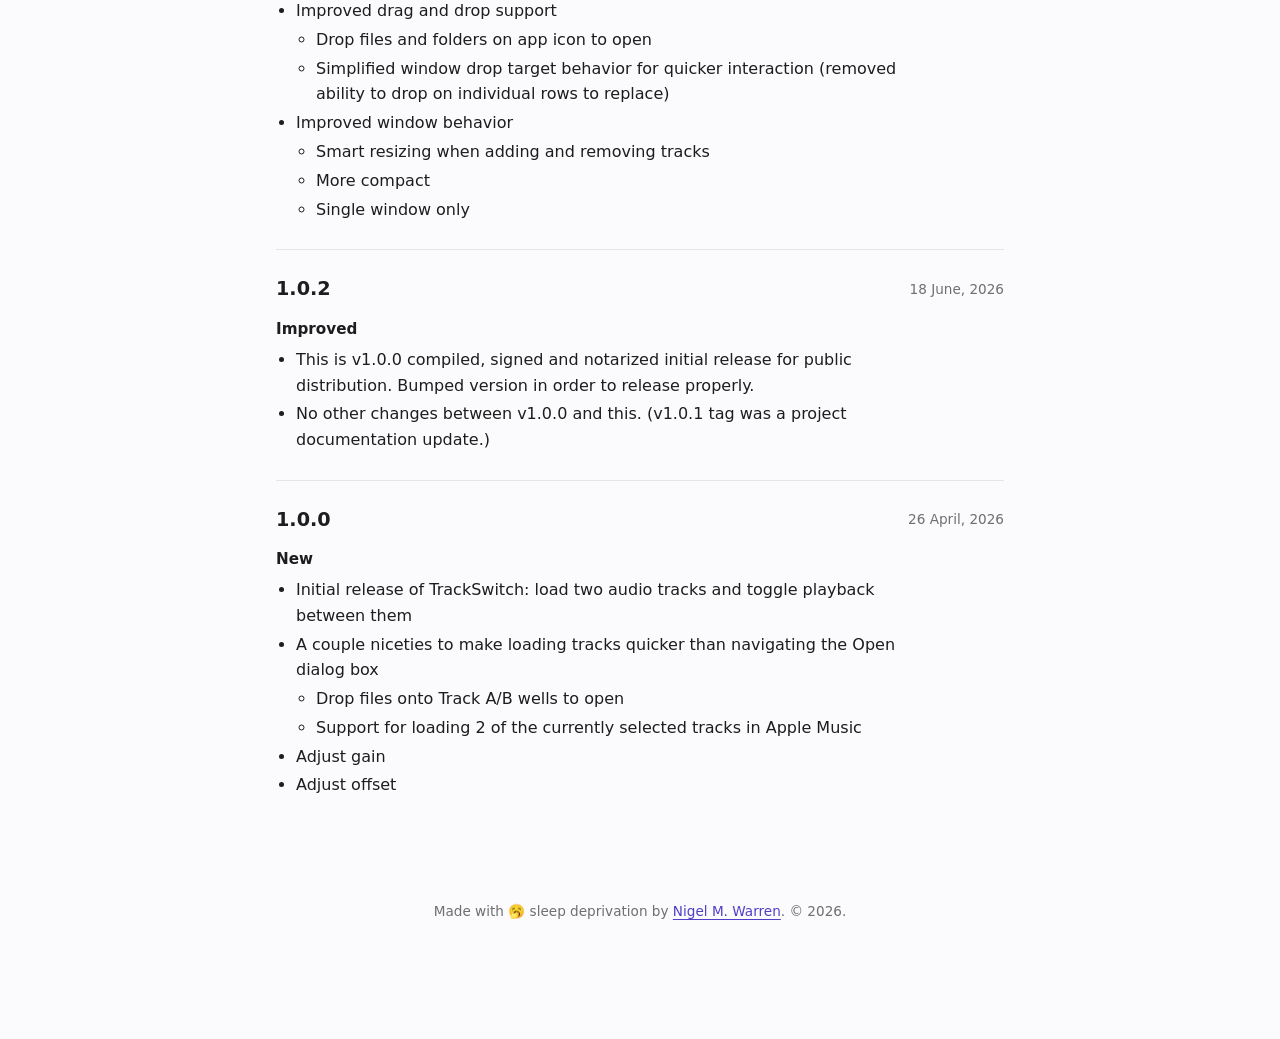
==== commit fde45467: "Release 3.0b1 (build 15): appcast, changelog, screenshots, README" ====
--- a/website/changelog.html
+++ b/website/changelog.html
@@ -49,6 +49,14 @@
     </header>
     <section class="release">
       <div class="release-heading">
+        <h2>3.0b1<span class="badge">Pre-release</span></h2>
+        <p class="meta">25 November, 2026</p>
+      </div>
+      <div class="notes"><h3>New</h3>
+<ul><li>Overhauled the app to add playlists, track versions, and culling.<ul><li>The old version was great for comparing multiple versions of a single track. Now you can use it to compare multiple versions of entire albums.</li><li>The playlist also makes it a handy little audio player in its own right.</li></ul></li><li>Major redesign. Collapsed the UI into a compact window with prominent artwork display.<ul><li>Toggle the artwork, playback controls, and playlist to make the player more compact as needed.</li></ul></li><li>Added a playlist with versions.<ul><li>Any track in the playlist can have multiple versions.</li><li>Takes auto-groups likely versions of the same track by default, and you can group, ungroup, and reorder them yourself.</li><li>The auto-grouping logic needs testing.</li></ul></li><li>Added support for culling tracks.<ul><li>Mark items as rejected, which skips them during playback and comparison.</li><li>Still to come are features to build on top of this: adding non-rejected tracks to an iTunes playlist, copying them, deleting rejected tracks.</li><li>Do we need the ability to pick as well as reject? What would you do with picked tracks vs. standard tracks that haven&#x27;t been rejected?</li></ul></li></ul></div>
+    </section>
+    <section class="release">
+      <div class="release-heading">
         <h2>2.9.0</h2>
         <p class="meta">16 July, 2026</p>
       </div>
